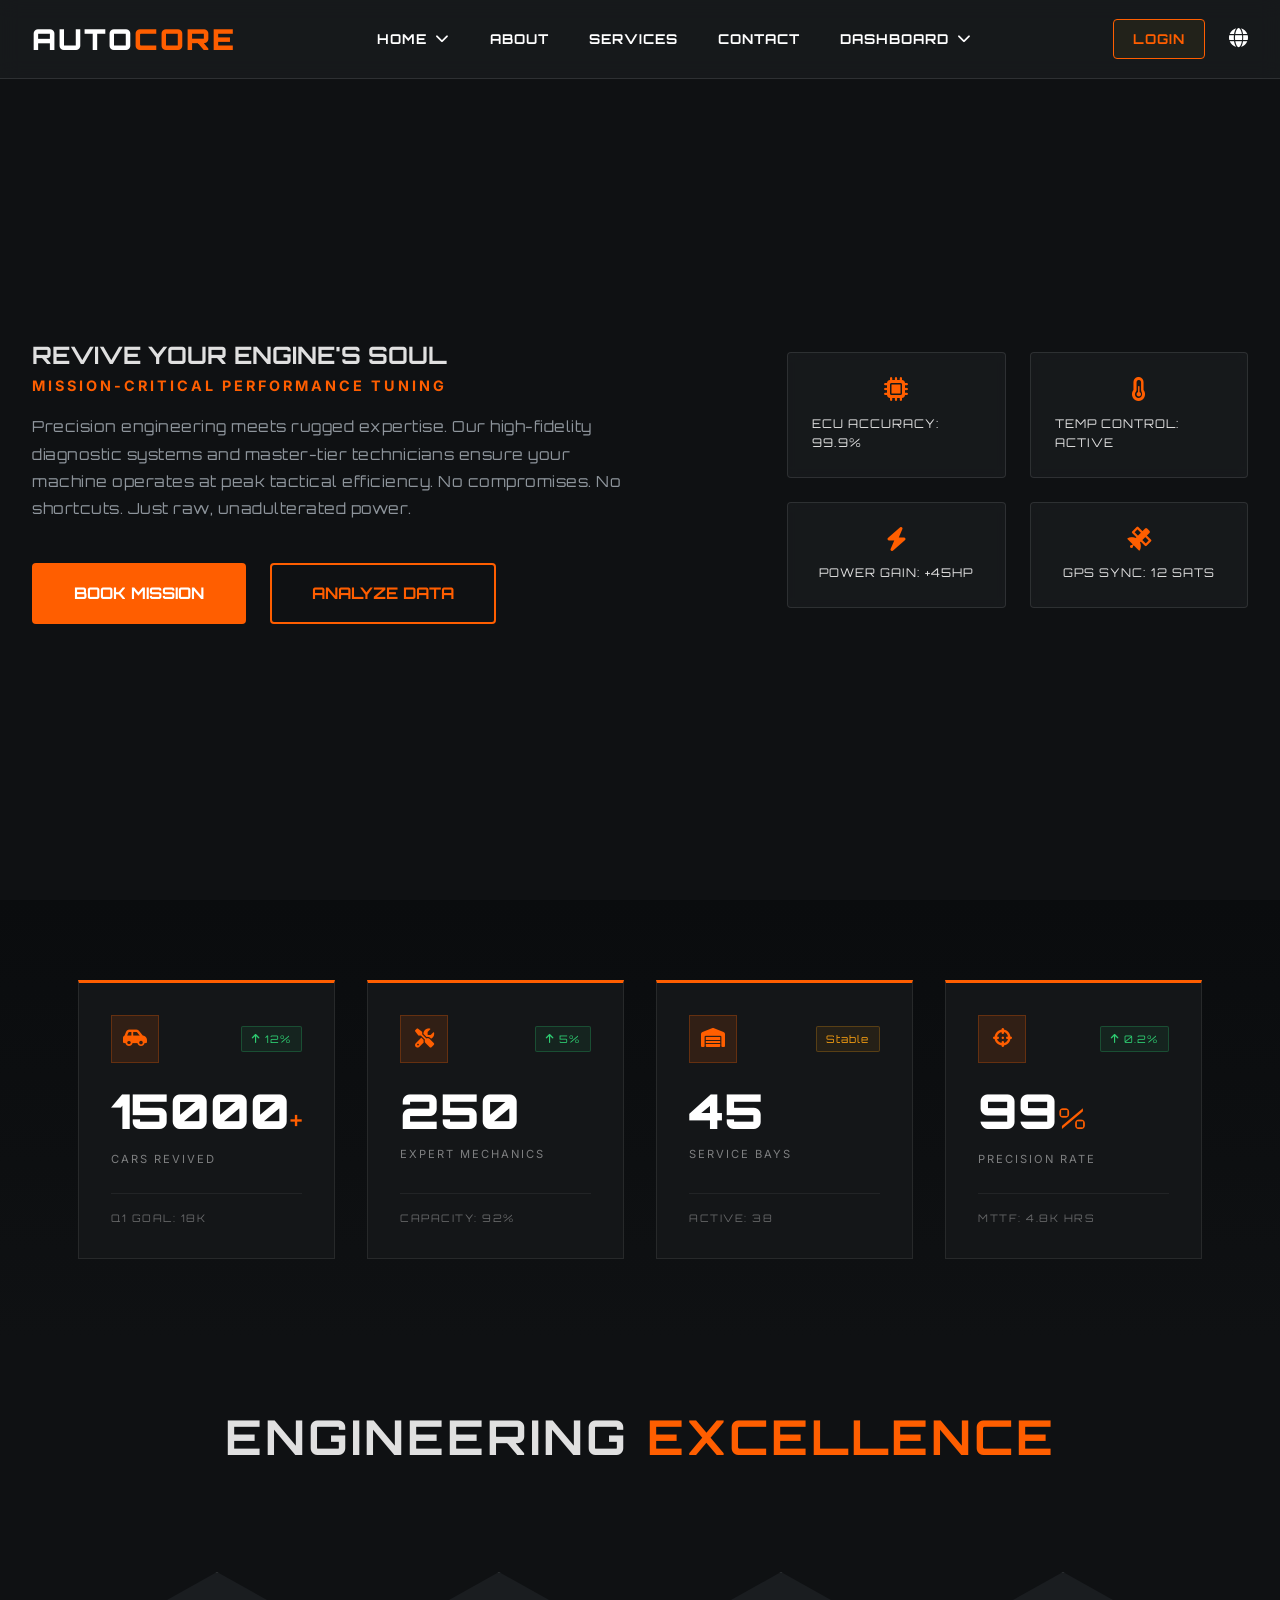
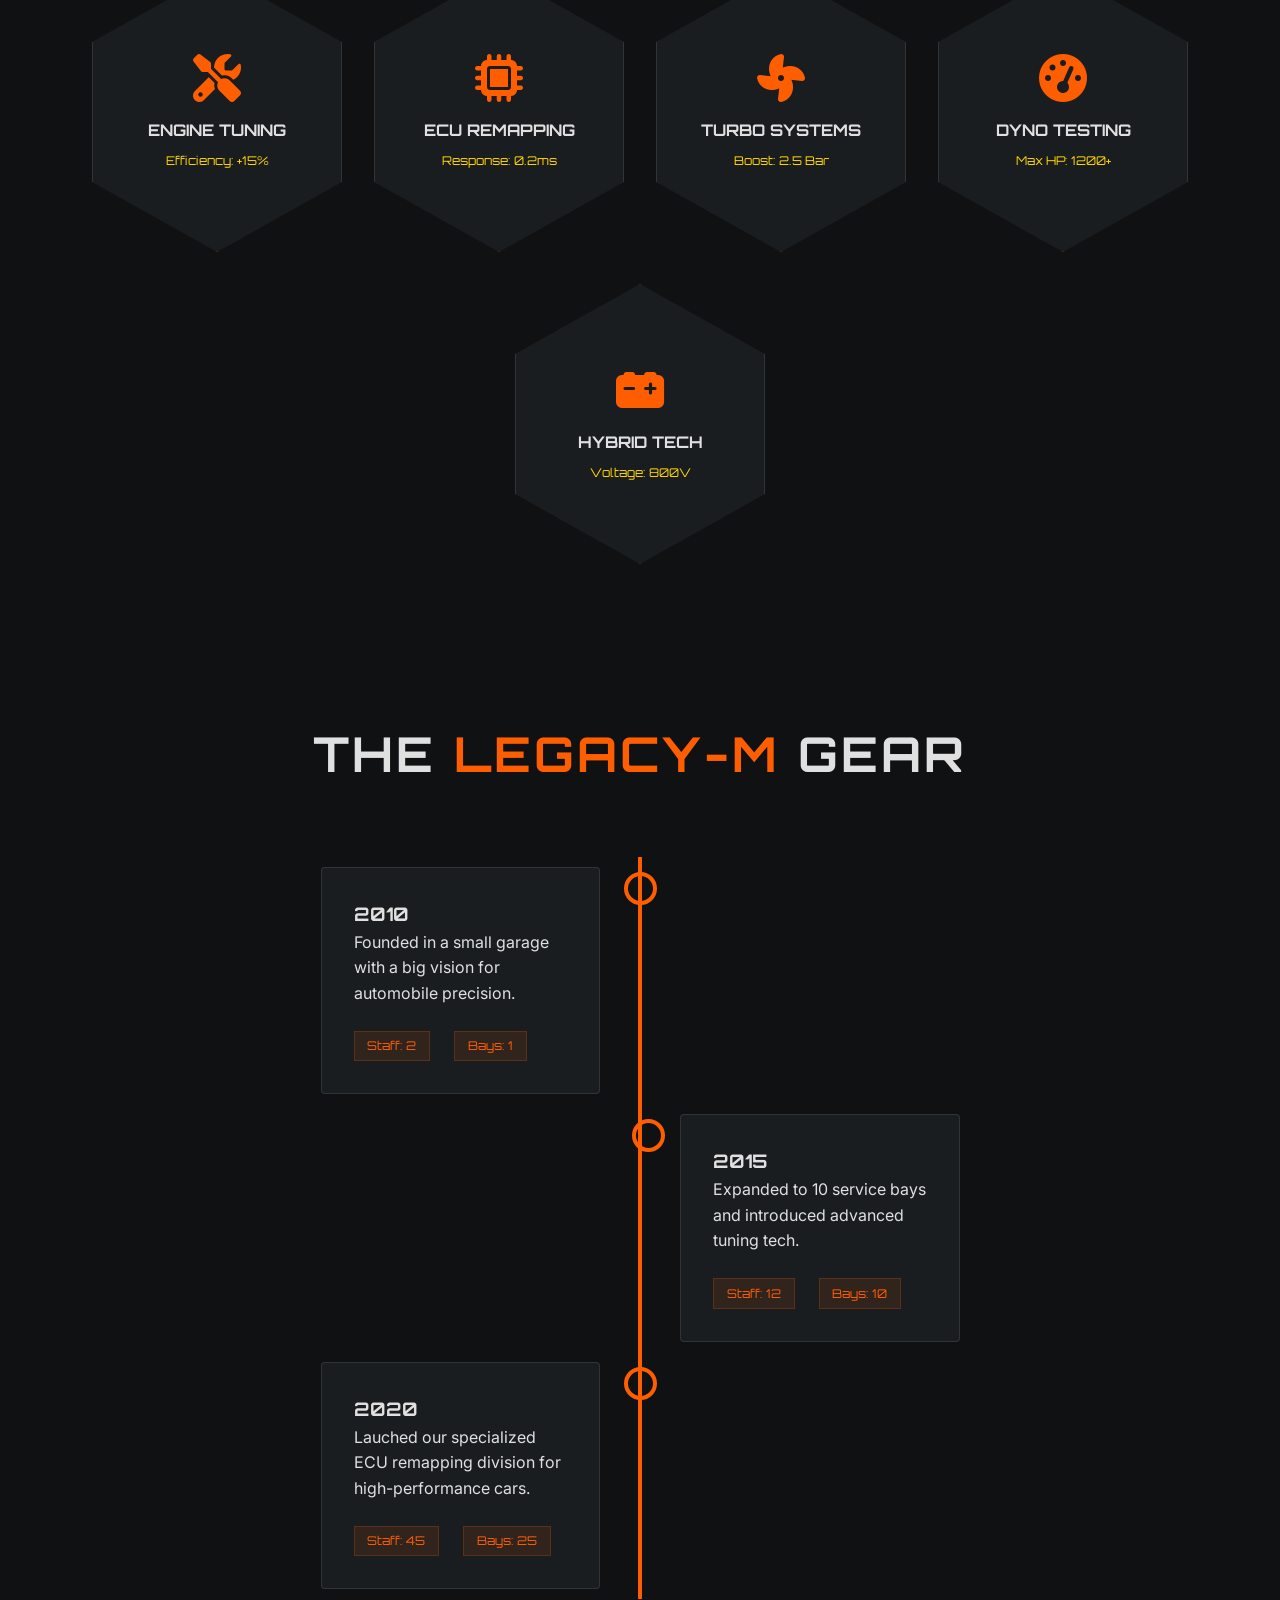
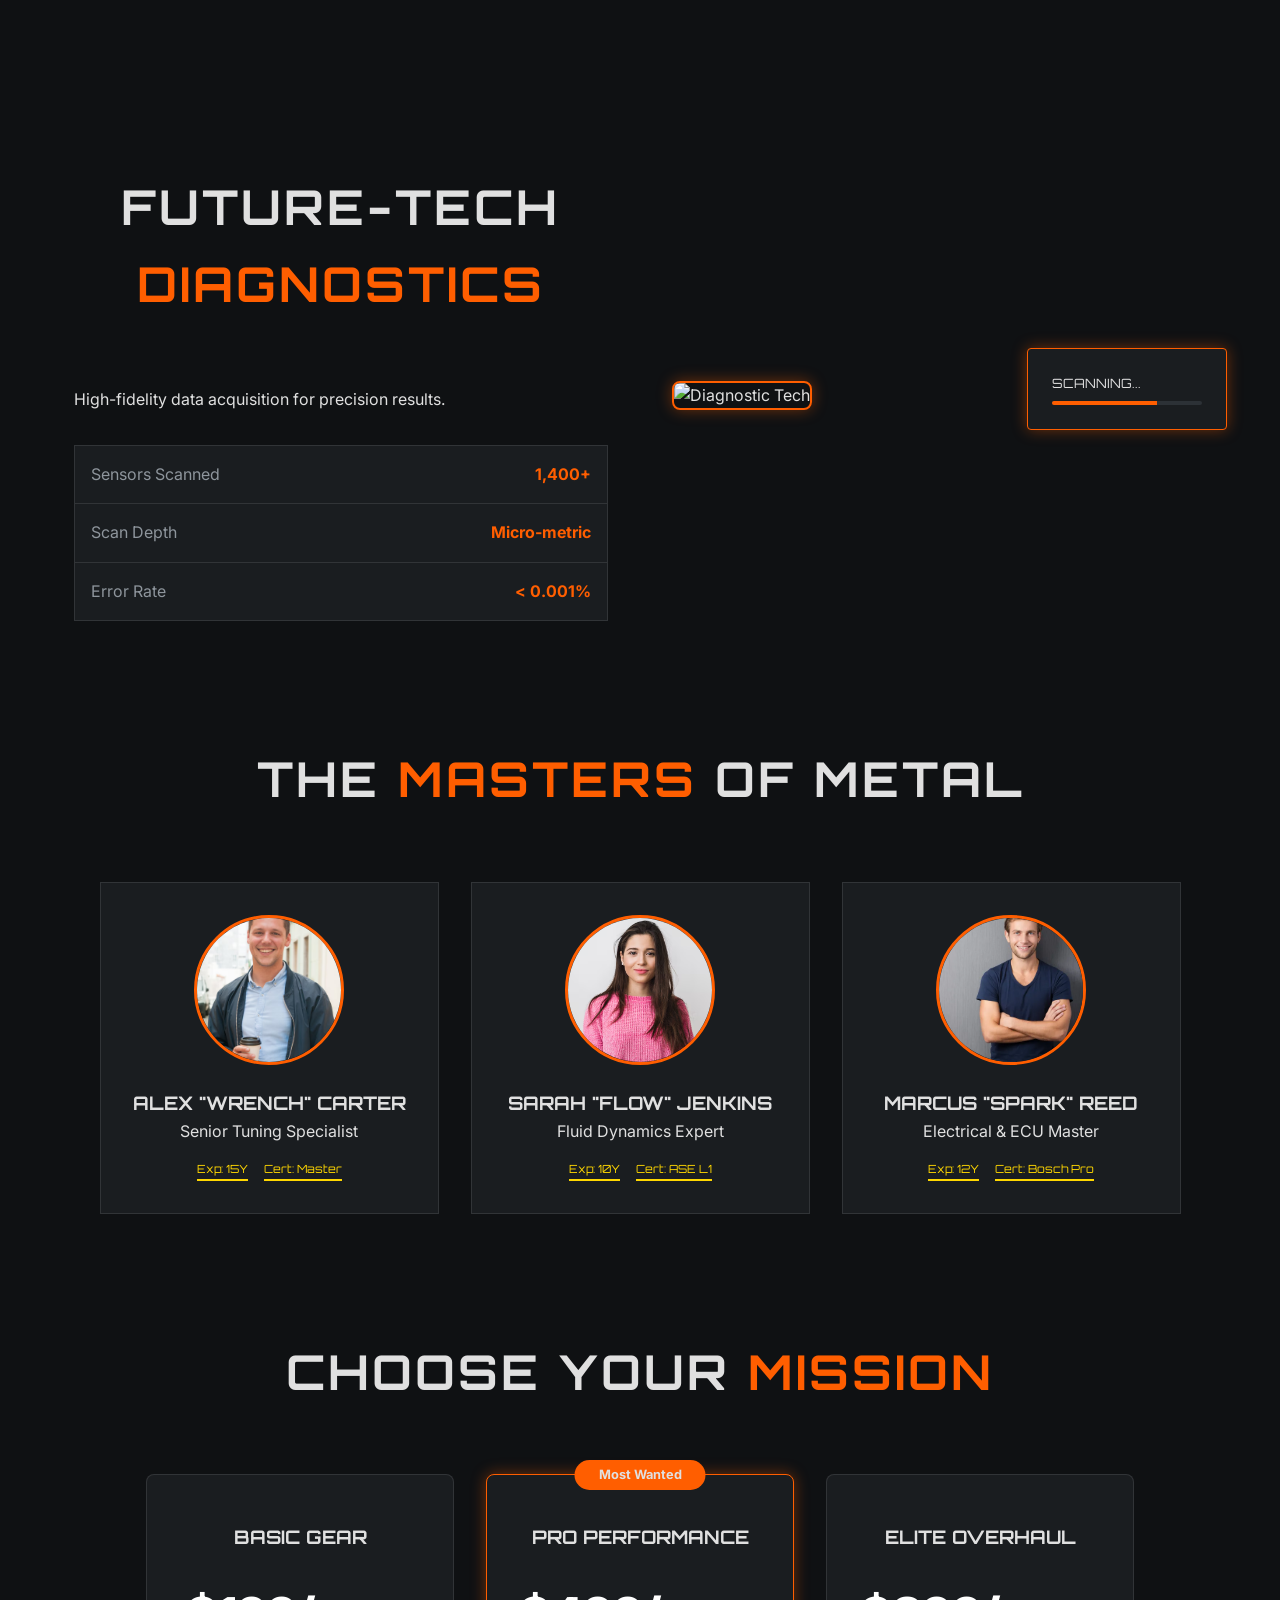
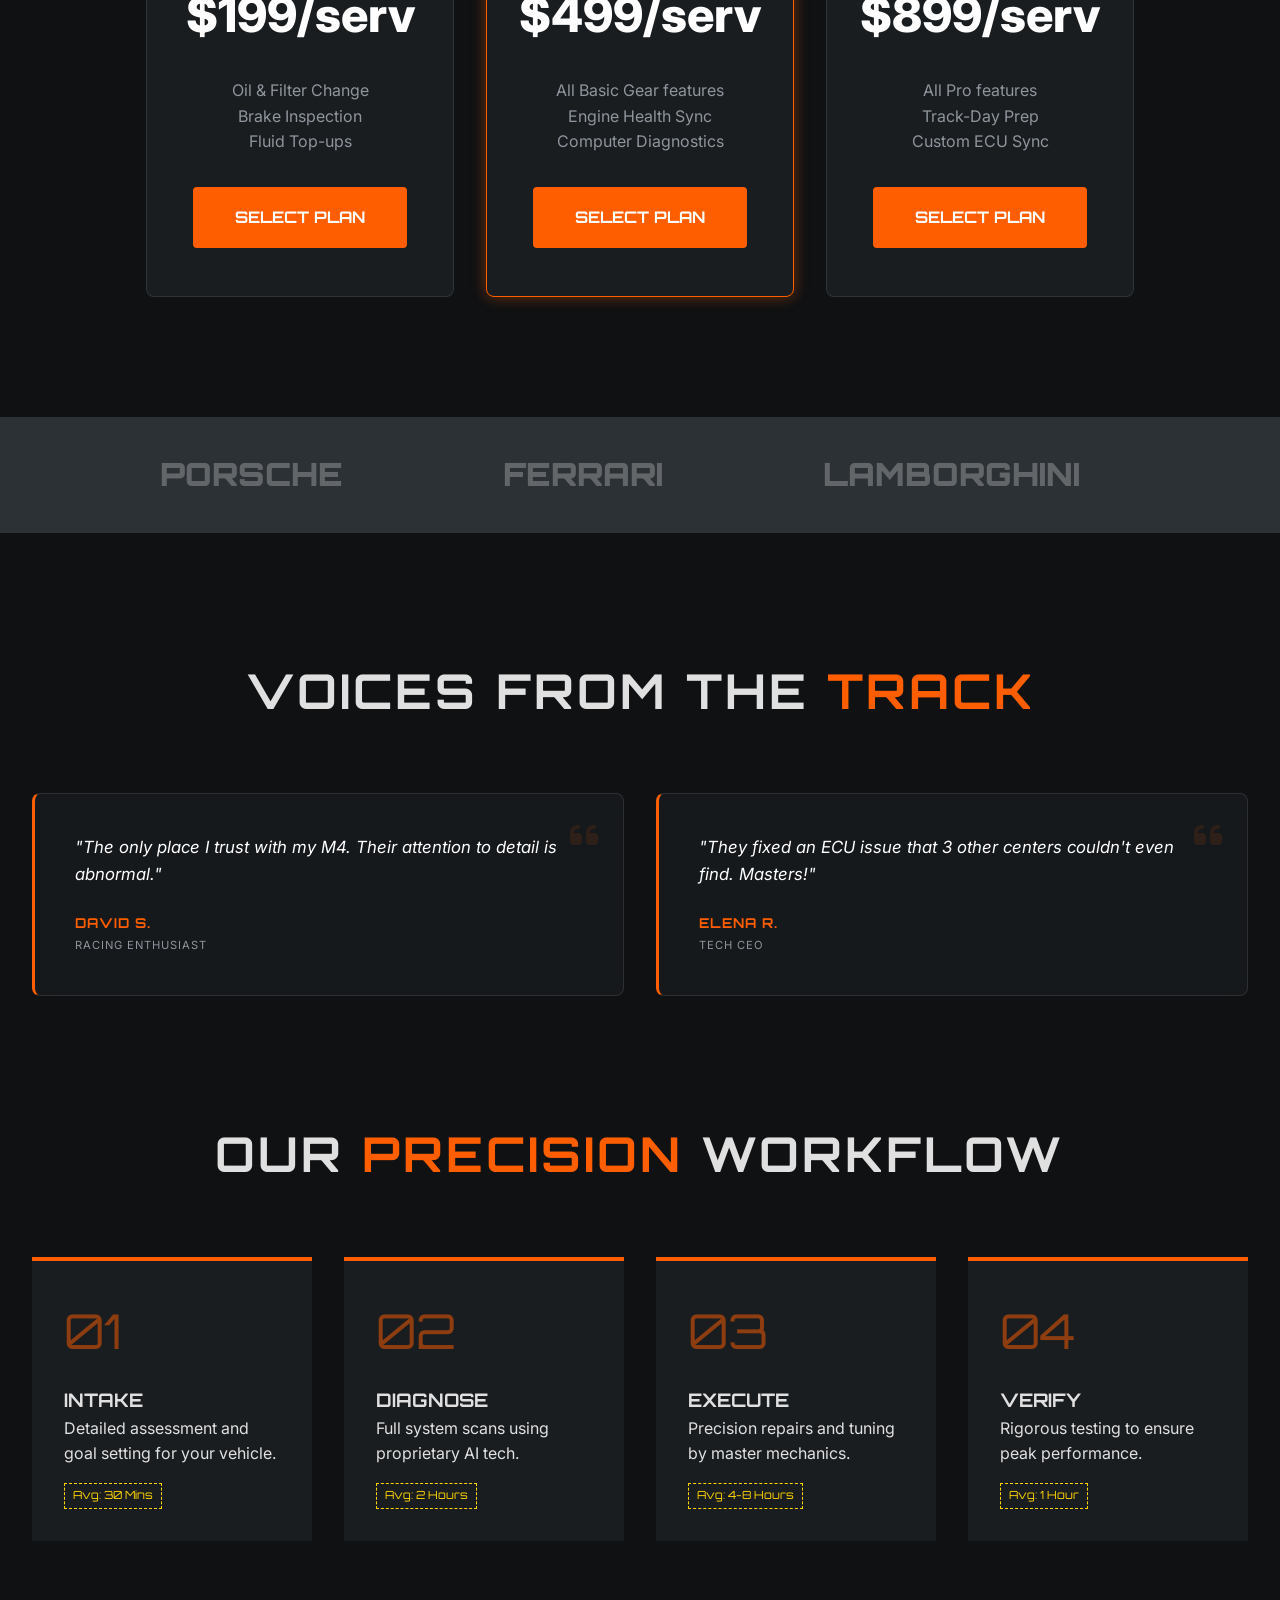
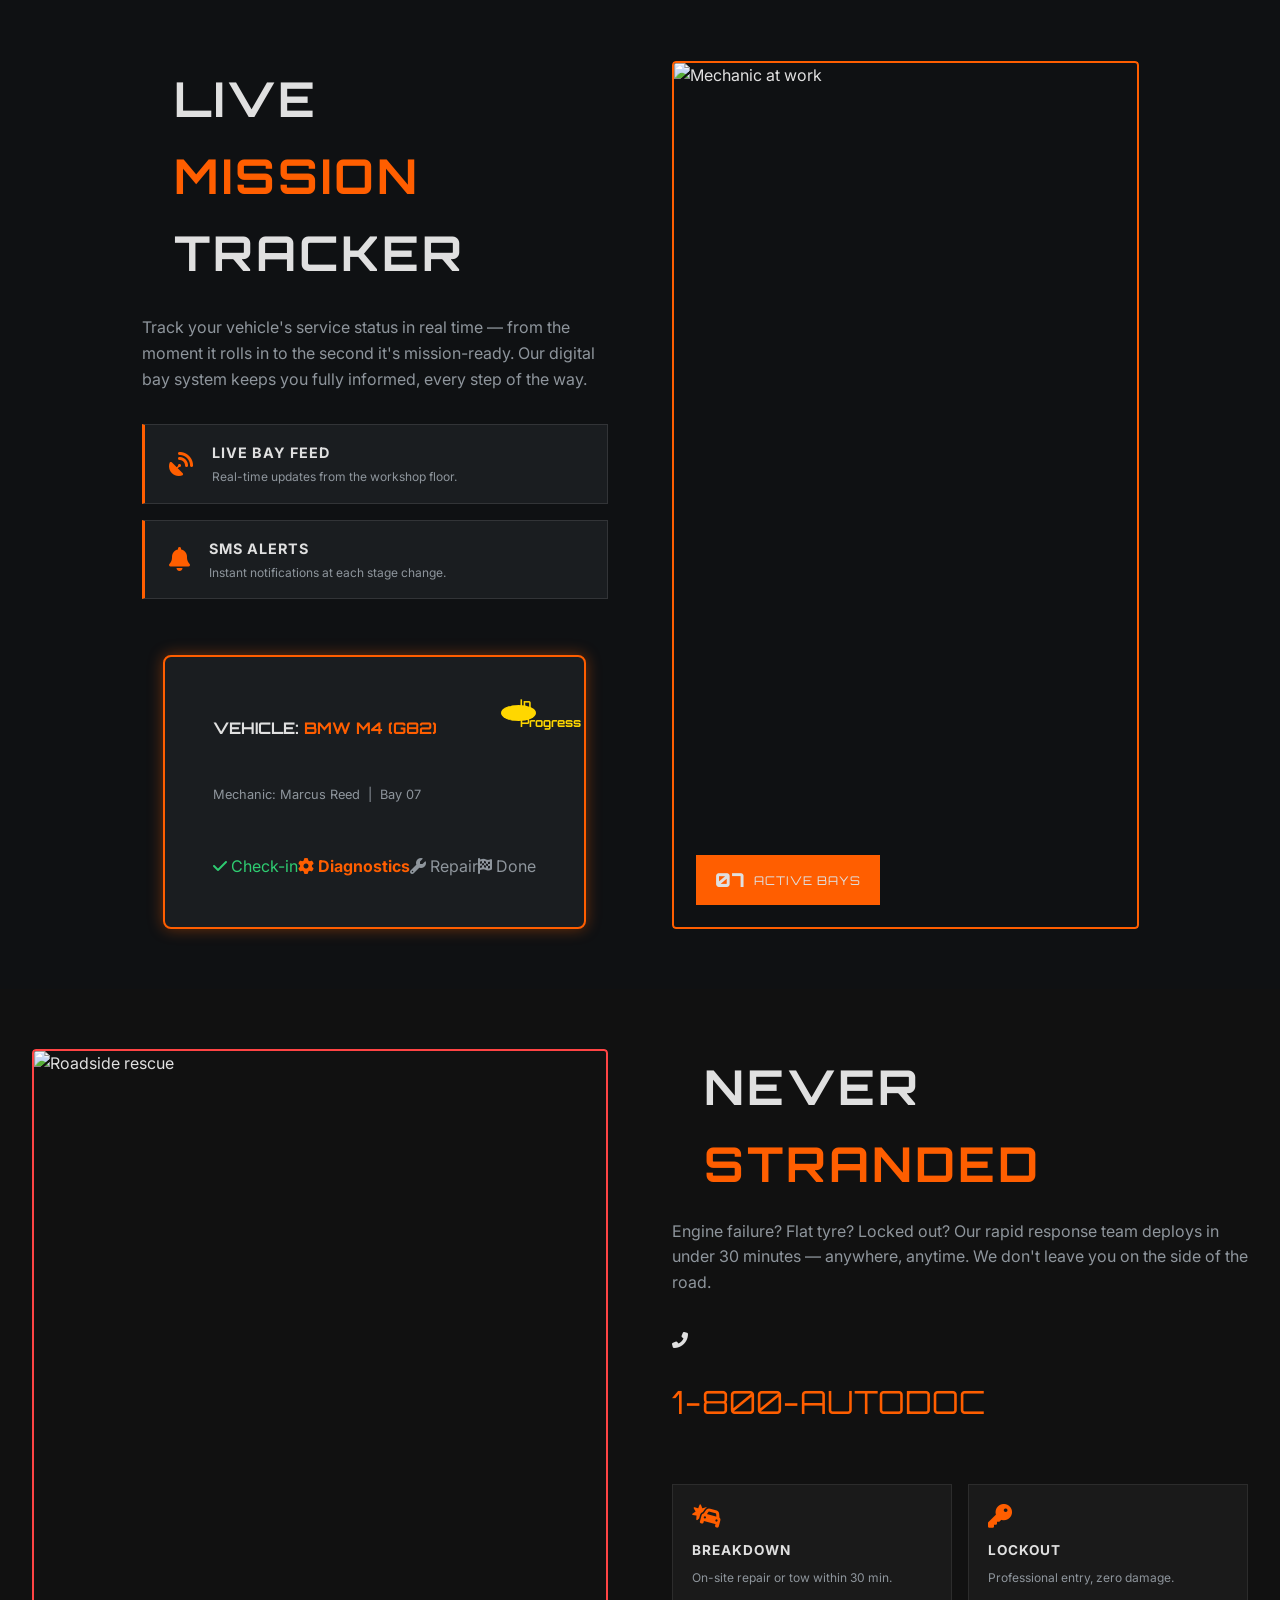
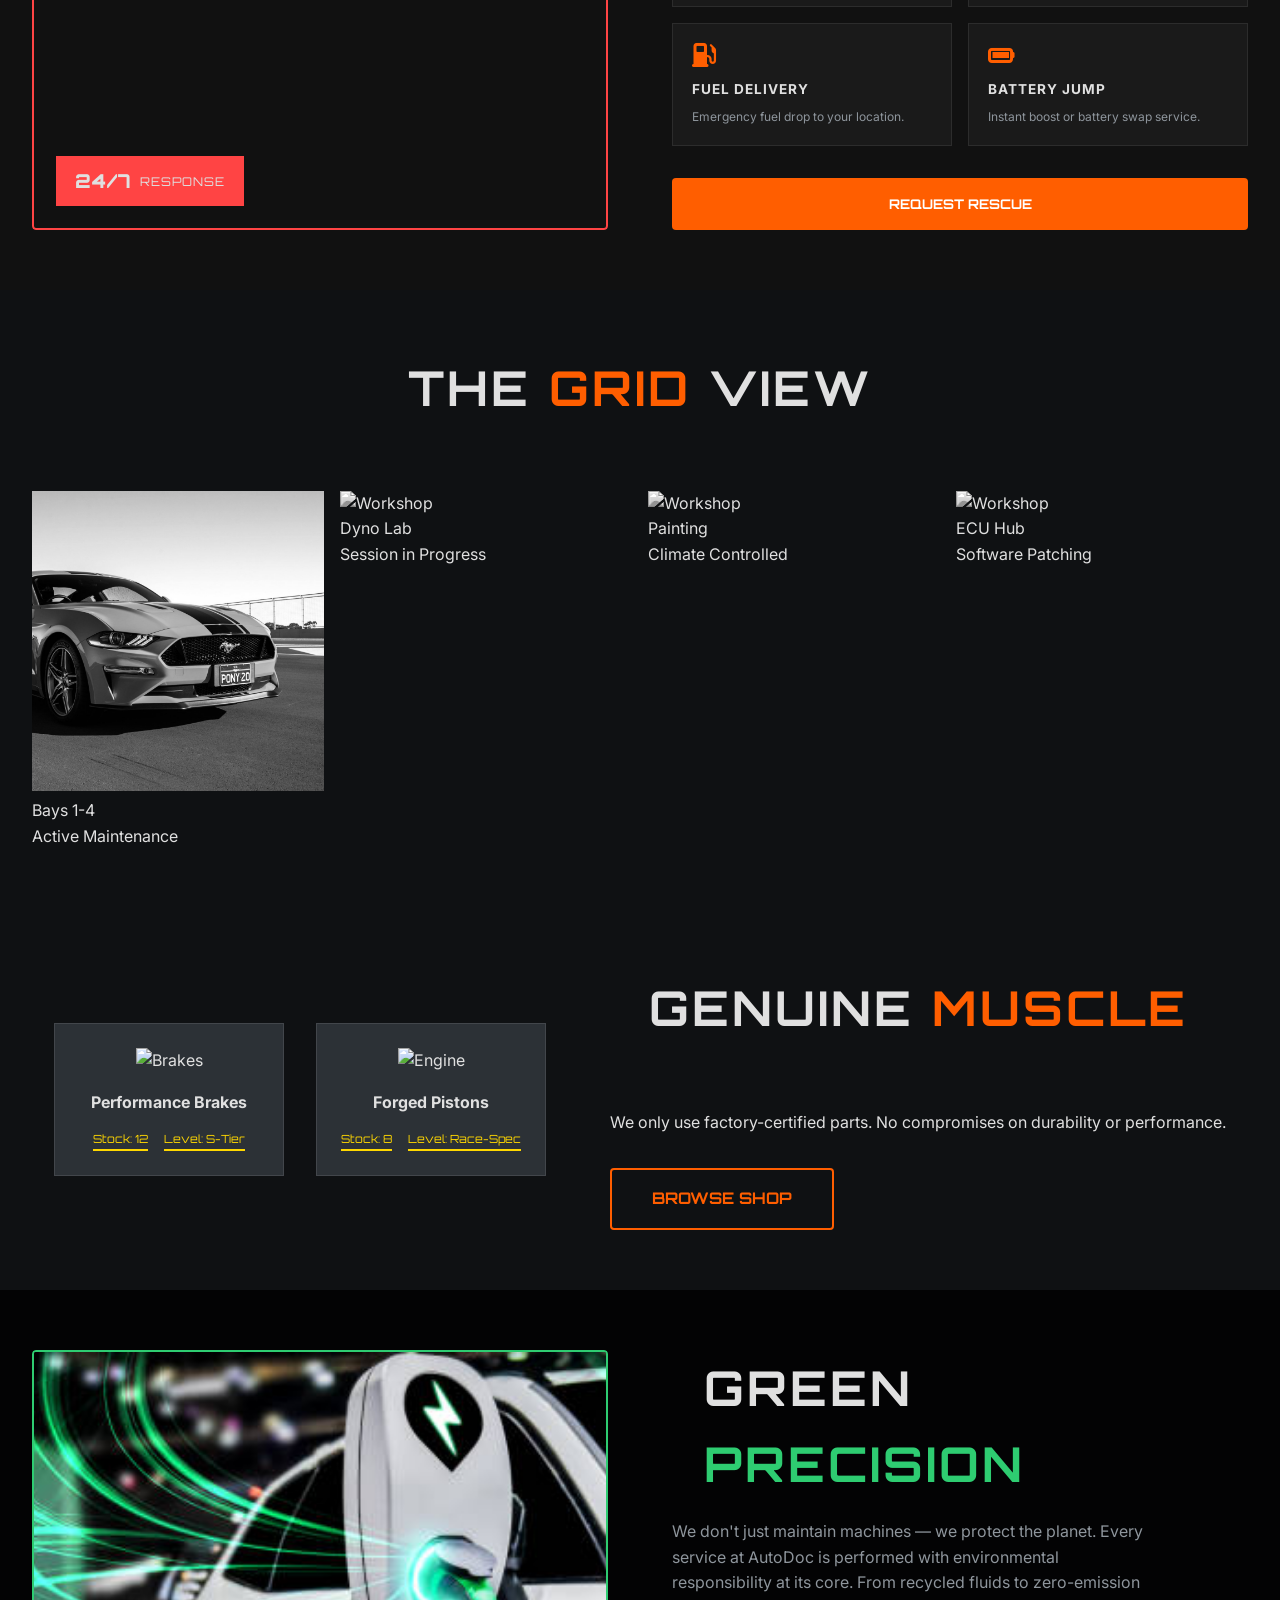
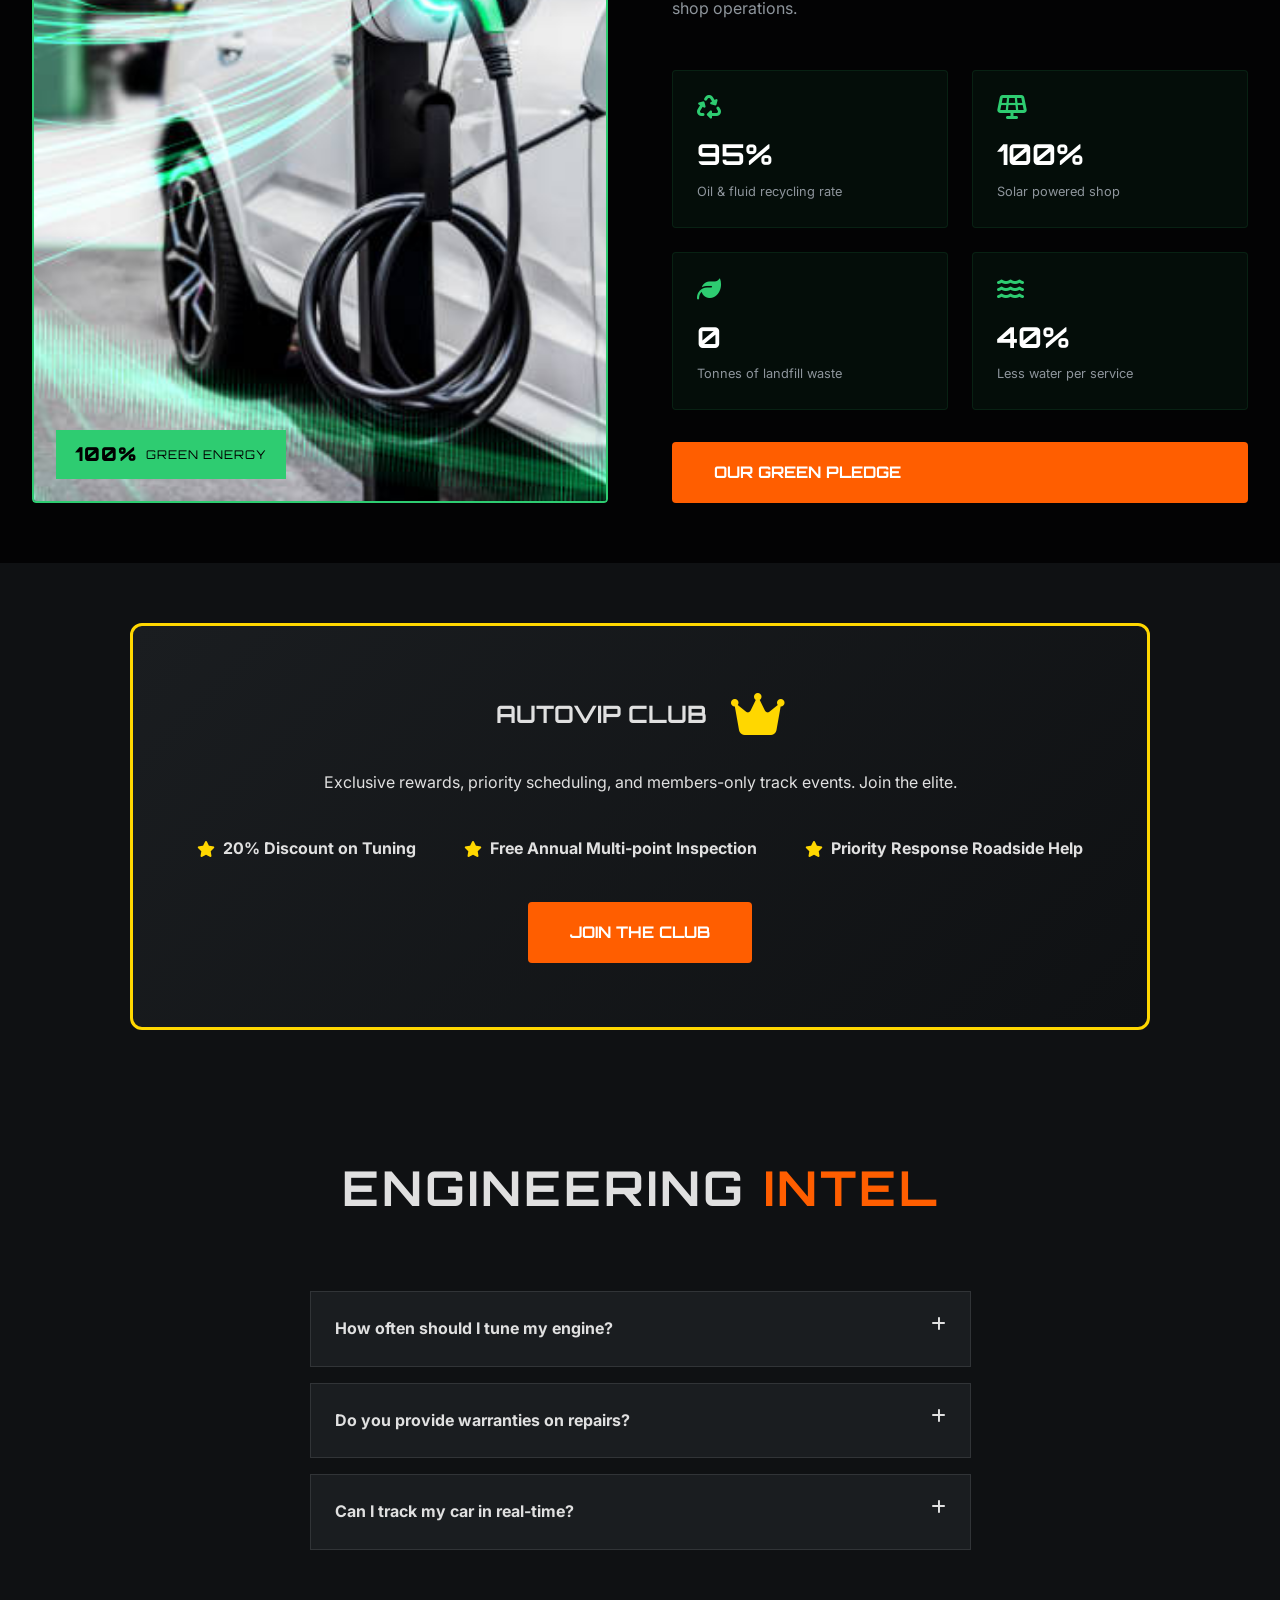
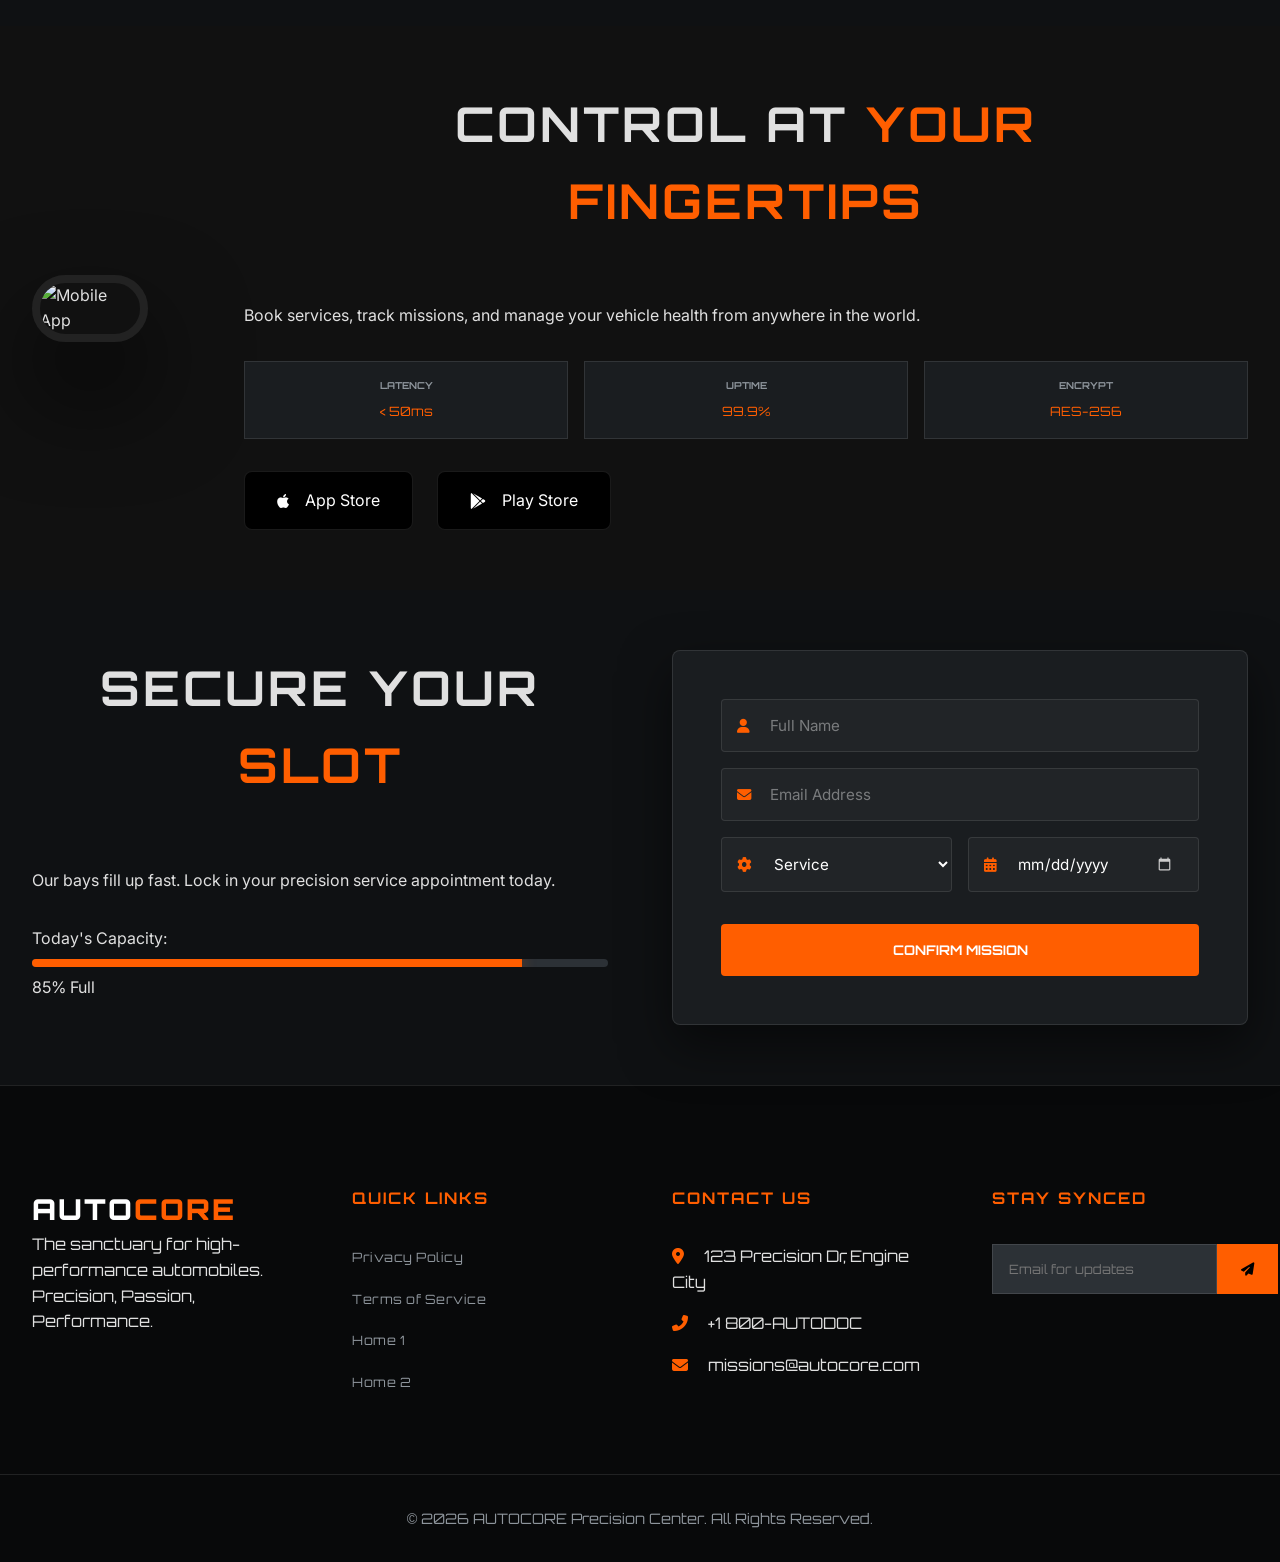
==== index.html @ d0360cb9 "Initial commit" ====
<!DOCTYPE html>
<html lang="en" dir="ltr">

<head>
    <meta charset="UTF-8">
    <meta name="viewport" content="width=device-width, initial-scale=1.0">
    <title>AUTOCORE | Premium Automobile Service Center</title>
    <link rel="preconnect" href="https://fonts.googleapis.com">
    <link rel="preconnect" href="https://fonts.gstatic.com" crossorigin>
    <link
        href="https://fonts.googleapis.com/css2?family=Inter:wght@300;400;600;700&family=Orbitron:wght@400;700;900&display=swap"
        rel="stylesheet">
    <link rel="stylesheet" href="https://cdnjs.cloudflare.com/ajax/libs/font-awesome/6.4.0/css/all.min.css">
    <link rel="stylesheet" href="style.css">
    <link rel="icon" type="image/png" href="favicon.png">
</head>

<body>
    <header id="main-header">
        <nav class="container">
            <div class="logo">
                <a href="index.html">AUTO<span>CORE</span></a>
            </div>

            <ul class="nav-links">
                <li class="dropdown">
                    <a href="#" class="dropbtn">Home <i class="fas fa-chevron-down"></i></a>
                    <div class="dropdown-content">
                        <a href="index.html">Home 1</a>
                        <a href="index2.html">Home 2</a>
                    </div>
                </li>
                <li><a href="about.html">About</a></li>
                <li><a href="services.html">Services</a></li>
                <li><a href="contact.html">Contact</a></li>
                <li class="dropdown">
                    <a href="#" class="dropbtn">Dashboard <i class="fas fa-chevron-down"></i></a>
                    <div class="dropdown-content">
                        <a href="dashboard.html">User Dashboard</a>
                        <a href="admin_dashboard.html">Admin Dashboard</a>
                    </div>
                </li>
                <li class="mobile-only"><a href="login.html" class="nav-login">Login</a></li>
            </ul>

            <div class="header-actions">
                <a href="login.html" class="login-btn desktop-only">Login</a>
                <button id="rtl-toggle" title="Toggle LTR/RTL">
                    <i class="fas fa-globe"></i>
                </button>
                <div class="hamburger">
                    <span></span>
                    <span></span>
                    <span></span>
                </div>
            </div>
        </nav>
    </header>

    <main>
        <!-- Section 1: Hero -->
        <section id="hero" class="v-section">
            <div class="hero-bg-container"></div>
            <div class="container hero-layout">
                <div class="hero-content">
                    <h1 class="reveal">REVIVE YOUR <span>ENGINE'S</span> SOUL</h1>
                    <h4 class="reveal"
                        style="color: var(--primary); margin-bottom: 1rem; letter-spacing: 3px; font-weight: 700; text-transform: uppercase; font-size: 0.9rem;">
                        MISSION-CRITICAL PERFORMANCE TUNING</h4>
                    <p class="reveal delay-1">Precision engineering meets rugged expertise. Our high-fidelity diagnostic
                        systems and master-tier technicians ensure your machine operates at peak tactical efficiency. No
                        compromises. No shortcuts. Just raw, unadulterated power.</p>
                    <div class="cta-group reveal delay-2">
                        <a href="#booking" class="btn btn-primary">Book Mission</a>
                        <a href="#tech" class="btn btn-outline">Analyze Data</a>
                    </div>
                </div>
                <div class="hero-data-grid reveal delay-3">
                    <div class="data-card mini">
                        <i class="fas fa-microchip"></i>
                        <span>ECU Accuracy: 99.9%</span>
                    </div>
                    <div class="data-card mini">
                        <i class="fas fa-thermometer-half"></i>
                        <span>Temp Control: Active</span>
                    </div>
                    <div class="data-card mini">
                        <i class="fas fa-bolt"></i>
                        <span>Power Gain: +45HP</span>
                    </div>
                    <div class="data-card mini">
                        <i class="fas fa-satellite"></i>
                        <span>GPS Sync: 12 Sats</span>
                    </div>
                </div>
            </div>
        </section>

        <!-- Section 2: KPI Dashboard -->
        <section id="stats" class="v-section">
            <div class="container stats-grid">
                <div class="stat-card reveal">
                    <div class="stat-header">
                        <div class="stat-icon"><i class="fas fa-car-side"></i></div>
                        <div class="kpi-trend positive"><i class="fas fa-arrow-up"></i> 12%</div>
                    </div>
                    <div class="stat-item" data-count="15000">
                        <span class="number">0</span><span class="plus">+</span>
                        <p>Cars Revived</p>
                    </div>
                    <div class="kpi-footer"><span>Q1 Goal: 18k</span></div>
                </div>
                <div class="stat-card reveal delay-1">
                    <div class="stat-header">
                        <div class="stat-icon"><i class="fas fa-tools"></i></div>
                        <div class="kpi-trend positive"><i class="fas fa-arrow-up"></i> 5%</div>
                    </div>
                    <div class="stat-item" data-count="250">
                        <span class="number">0</span>
                        <p>Expert Mechanics</p>
                    </div>
                    <div class="kpi-footer"><span>Capacity: 92%</span></div>
                </div>
                <div class="stat-card reveal delay-2">
                    <div class="stat-header">
                        <div class="stat-icon"><i class="fas fa-warehouse"></i></div>
                        <div class="kpi-trend neutral">Stable</div>
                    </div>
                    <div class="stat-item" data-count="45">
                        <span class="number">0</span>
                        <p>Service Bays</p>
                    </div>
                    <div class="kpi-footer"><span>Active: 38</span></div>
                </div>
                <div class="stat-card reveal delay-3">
                    <div class="stat-header">
                        <div class="stat-icon"><i class="fas fa-crosshairs"></i></div>
                        <div class="kpi-trend positive"><i class="fas fa-arrow-up"></i> 0.2%</div>
                    </div>
                    <div class="stat-item" data-count="99">
                        <span class="number">0</span><span class="plus">%</span>
                        <p>Precision Rate</p>
                    </div>
                    <div class="kpi-footer"><span>MTTF: 4.8k Hrs</span></div>
                </div>
            </div>
        </section>

        <!-- Section 3: Specialization -->
        <section id="specialization" class="v-section">
            <div class="container">
                <h2 class="section-title">ENGINEERING <span>EXCELLENCE</span></h2>
                <div class="hex-grid">
                    <div class="hex reveal">
                        <div class="hex-inner"><i class="fas fa-tools"></i>
                            <h3>Engine Tuning</h3>
                            <p class="data-point">Efficiency: +15%</p>
                        </div>
                    </div>
                    <div class="hex reveal delay-1">
                        <div class="hex-inner"><i class="fas fa-microchip"></i>
                            <h3>ECU Remapping</h3>
                            <p class="data-point">Response: 0.2ms</p>
                        </div>
                    </div>
                    <div class="hex reveal delay-2">
                        <div class="hex-inner"><i class="fas fa-fan"></i>
                            <h3>Turbo Systems</h3>
                            <p class="data-point">Boost: 2.5 Bar</p>
                        </div>
                    </div>
                    <div class="hex reveal delay-3">
                        <div class="hex-inner"><i class="fas fa-tachometer-alt"></i>
                            <h3>Dyno Testing</h3>
                            <p class="data-point">Max HP: 1200+</p>
                        </div>
                    </div>
                    <div class="hex reveal delay-4">
                        <div class="hex-inner"><i class="fas fa-car-battery"></i>
                            <h3>Hybrid Tech</h3>
                            <p class="data-point">Voltage: 800V</p>
                        </div>
                    </div>
                </div>
            </div>
        </section>

        <!-- Section 4: Experience/History Timeline -->
        <section id="experience" class="v-section">
            <div class="container">
                <h2 class="section-title">THE <span>LEGACY-M</span> GEAR</h2>
                <div class="timeline">
                    <div class="timeline-item left reveal">
                        <div class="content">
                            <h3>2010</h3>
                            <p>Founded in a small garage with a big vision for automobile precision.</p>
                            <div class="mini-data"><span>Staff: 2</span><span>Bays: 1</span></div>
                        </div>
                    </div>
                    <div class="timeline-item right reveal">
                        <div class="content">
                            <h3>2015</h3>
                            <p>Expanded to 10 service bays and introduced advanced tuning tech.</p>
                            <div class="mini-data"><span>Staff: 12</span><span>Bays: 10</span></div>
                        </div>
                    </div>
                    <div class="timeline-item left reveal">
                        <div class="content">
                            <h3>2020</h3>
                            <p>Lauched our specialized ECU remapping division for high-performance cars.</p>
                            <div class="mini-data"><span>Staff: 45</span><span>Bays: 25</span></div>
                        </div>
                    </div>
                </div>
            </div>
        </section>

        <!-- Section 5: Diagnostic Tech showcase -->
        <section id="tech-showcase" class="v-section">
            <div class="container tech-flex">
                <div class="tech-info reveal">
                    <h2 class="section-title">FUTURE-TECH <span>DIAGNOSTICS</span></h2>
                    <p>High-fidelity data acquisition for precision results.</p>
                    <div class="data-table">
                        <div class="table-row"><span>Sensors Scanned</span><span>1,400+</span></div>
                        <div class="table-row"><span>Scan Depth</span><span>Micro-metric</span></div>
                        <div class="table-row"><span>Error Rate</span><span>&lt; 0.001%</span></div>
                    </div>
                </div>
                <div class="tech-image reveal">
                    <img src="https://images.unsplash.com/photo-1549317661-bd32c8ce0db2?auto=format&fit=crop&q=80&w=800"
                        alt="Diagnostic Tech" class="floating">
                    <div class="image-overlay-card">
                        <span>SCANNING...</span>
                        <div class="progress-bar-small">
                            <div class="fill"></div>
                        </div>
                    </div>
                </div>
            </div>
        </section>

        <!-- Section 6: Expert Team -->
        <section id="team" class="v-section">
            <div class="container">
                <h2 class="section-title">THE <span>MASTERS</span> OF METAL</h2>
                <div class="team-grid">
                    <div class="team-card reveal">
                        <div class="member-img">
                            <img src="m1.avif" alt="BMW M1">
                        </div>
                        <h3>Alex "Wrench" Carter</h3>
                        <p>Senior Tuning Specialist</p>
                        <div class="member-stats"><span>Exp: 15Y</span><span>Cert: Master</span></div>
                    </div>
                    <div class="team-card reveal delay-1">
                        <div class="member-img">
                            <img src="f1.avif" alt="F1 Race Car">
                        </div>
                        <h3>Sarah "Flow" Jenkins</h3>
                        <p>Fluid Dynamics Expert</p>
                        <div class="member-stats"><span>Exp: 10Y</span><span>Cert: ASE L1</span></div>
                    </div>
                    <div class="team-card reveal delay-2">
                        <div class="member-img">
                            <img src="m2.jpg" alt="BMW M2">
                        </div>
                        <h3>Marcus "Spark" Reed</h3>
                        <p>Electrical & ECU Master</p>
                        <div class="member-stats"><span>Exp: 12Y</span><span>Cert: Bosch Pro</span></div>
                    </div>
                </div>
            </div>
        </section>

        <!-- Section 7: Maintenance Packages -->
        <section id="packages" class="v-section">
            <div class="container">
                <h2 class="section-title">CHOOSE YOUR <span>MISSION</span></h2>
                <div class="package-grid">
                    <div class="package-card reveal">
                        <div class="card-header">
                            <h3>Basic Gear</h3>
                        </div>
                        <div class="price">$199<span>/serv</span></div>
                        <ul class="features">
                            <li>Oil & Filter Change</li>
                            <li>Brake Inspection</li>
                            <li>Fluid Top-ups</li>
                        </ul>
                        <a href="#" class="btn btn-primary">Select Plan</a>
                    </div>
                    <div class="package-card popular reveal delay-1">
                        <div class="card-tag">Most Wanted</div>
                        <div class="card-header">
                            <h3>Pro Performance</h3>
                        </div>
                        <div class="price">$499<span>/serv</span></div>
                        <ul class="features">
                            <li>All Basic Gear features</li>
                            <li>Engine Health Sync</li>
                            <li>Computer Diagnostics</li>
                        </ul>
                        <a href="#" class="btn btn-primary">Select Plan</a>
                    </div>
                    <div class="package-card reveal delay-2">
                        <div class="card-header">
                            <h3>Elite Overhaul</h3>
                        </div>
                        <div class="price">$899<span>/serv</span></div>
                        <ul class="features">
                            <li>All Pro features</li>
                            <li>Track-Day Prep</li>
                            <li>Custom ECU Sync</li>
                        </ul>
                        <a href="#" class="btn btn-primary">Select Plan</a>
                    </div>
                </div>
            </div>
        </section>

        <!-- Section 8: Brands Marquee -->
        <section id="brands" class="v-section small-padding">
            <div class="marquee">
                <div class="marquee-content">
                    <i class="fab fa-bmw"></i>
                    <i class="fab fa-audi"></i>
                    <span class="brand-text">PORSCHE</span>
                    <i class="fab fa-mercedes"></i>
                    <span class="brand-text">FERRARI</span>
                    <i class="fab fa-volkswagen"></i>
                    <span class="brand-text">LAMBORGHINI</span>
                    <!-- Duplicate for infinite loop -->
                    <i class="fab fa-bmw"></i>
                    <i class="fab fa-audi"></i>
                    <span class="brand-text">PORSCHE</span>
                    <i class="fab fa-mercedes"></i>
                    <span class="brand-text">FERRARI</span>
                </div>
            </div>
        </section>

        <!-- Section 9: Testimonials -->
        <section id="testimonials" class="v-section">
            <div class="container">
                <h2 class="section-title">VOICES FROM THE <span>TRACK</span></h2>
                <div class="testimonial-slider-fake">
                    <div class="testimonial-card reveal">
                        <p>"The only place I trust with my M4. Their attention to detail is abnormal."</p>
                        <div class="user-info">
                            <span class="name">David S.</span>
                            <span class="role">Racing Enthusiast</span>
                        </div>
                    </div>
                    <div class="testimonial-card reveal delay-1">
                        <p>"They fixed an ECU issue that 3 other centers couldn't even find. Masters!"</p>
                        <div class="user-info">
                            <span class="name">Elena R.</span>
                            <span class="role">Tech CEO</span>
                        </div>
                    </div>
                </div>
            </div>
        </section>

        <!-- Section 10: The Process -->
        <section id="process" class="v-section">
            <div class="container">
                <h2 class="section-title">OUR <span>PRECISION</span> WORKFLOW</h2>
                <div class="process-grid">
                    <div class="process-step reveal">
                        <div class="step-num">01</div>
                        <h3>Intake</h3>
                        <p>Detailed assessment and goal setting for your vehicle.</p>
                        <span class="avg-time">Avg: 30 Mins</span>
                    </div>
                    <div class="process-step reveal delay-1">
                        <div class="step-num">02</div>
                        <h3>Diagnose</h3>
                        <p>Full system scans using proprietary AI tech.</p>
                        <span class="avg-time">Avg: 2 Hours</span>
                    </div>
                    <div class="process-step reveal delay-2">
                        <div class="step-num">03</div>
                        <h3>Execute</h3>
                        <p>Precision repairs and tuning by master mechanics.</p>
                        <span class="avg-time">Avg: 4-8 Hours</span>
                    </div>
                    <div class="process-step reveal delay-3">
                        <div class="step-num">04</div>
                        <h3>Verify</h3>
                        <p>Rigorous testing to ensure peak performance.</p>
                        <span class="avg-time">Avg: 1 Hour</span>
                    </div>
                </div>
            </div>
        </section>

        <!-- Section 11: Real-time Tracking Teaser -->
        <section id="tracking" class="v-section">
            <div class="container">
                <div class="split-layout reveal">
                    <!-- Left: text + tracker UI -->
                    <div class="split-info">
                        <h2 class="section-title" style="text-align:left; margin-bottom:1.5rem">LIVE
                            <span>MISSION</span> TRACKER
                        </h2>
                        <p style="color:var(--text-muted); margin-bottom:2rem; max-width:480px">Track your vehicle's
                            service status in real time — from the moment it rolls in to the second it's mission-ready.
                            Our digital bay system keeps you fully informed, every step of the way.</p>
                        <div class="tracker-feature-cards">
                            <div class="t-feat-card">
                                <i class="fas fa-satellite-dish"></i>
                                <div>
                                    <h4>Live Bay Feed</h4>
                                    <p>Real-time updates from the workshop floor.</p>
                                </div>
                            </div>
                            <div class="t-feat-card">
                                <i class="fas fa-bell"></i>
                                <div>
                                    <h4>SMS Alerts</h4>
                                    <p>Instant notifications at each stage change.</p>
                                </div>
                            </div>
                        </div>
                        <!-- Tracker UI -->
                        <div class="tracking-ui" style="margin-top:2rem; max-width:100%">
                            <div class="tracking-header">
                                <h3 style="font-size:1rem">Vehicle: <span style="color:var(--primary)">BMW M4
                                        (G82)</span></h3>
                                <div class="status-badge pulse">In Progress</div>
                            </div>
                            <p style="font-size:0.8rem; color:var(--text-muted); margin-bottom:1.5rem">Mechanic: Marcus
                                Reed &nbsp;|&nbsp; Bay 07</p>
                            <div class="progress-steps">
                                <div class="p-step completed"><i class="fas fa-check"></i> Check-in</div>
                                <div class="p-step active"><i class="fas fa-cog fa-spin"></i> Diagnostics</div>
                                <div class="p-step"><i class="fas fa-wrench"></i> Repair</div>
                                <div class="p-step"><i class="fas fa-flag-checkered"></i> Done</div>
                            </div>
                        </div>
                    </div>
                    <!-- Right: image -->
                    <div class="split-img">
                        <img src="https://images.unsplash.com/photo-1619642751034-765dfdf7c58e?auto=format&fit=crop&q=80&w=800"
                            alt="Mechanic at work"
                            style="width:100%; height:100%; object-fit:cover; border-radius:4px; border:2px solid var(--primary); box-shadow: var(--glow)">
                        <div class="img-data-tag"><span>07</span> Active Bays</div>
                    </div>
                </div>
            </div>
        </section>

        <!-- Section 12: Roadside Assistance -->
        <section id="roadside" class="v-section dark-accent">
            <div class="container">
                <div class="split-layout reveal" style="flex-direction: row">
                    <!-- Left: image -->
                    <div class="split-img">
                        <img src="https://images.unsplash.com/photo-1558618666-fcd25c85cd64?auto=format&fit=crop&q=80&w=800"
                            alt="Roadside rescue"
                            style="width:100%; height:100%; object-fit:cover; border-radius:4px; border:2px solid #ff4444; box-shadow: 0 0 30px rgba(255,68,68,0.3)">
                        <div class="img-data-tag" style="background:#ff4444"><span>24/7</span> Response</div>
                    </div>
                    <!-- Right: text + cards -->
                    <div class="split-info">
                        <h2 class="section-title" style="text-align:left; margin-bottom:1rem">NEVER
                            <span>STRANDED</span>
                        </h2>
                        <p style="color:var(--text-muted); margin-bottom:2rem">Engine failure? Flat tyre? Locked out?
                            Our rapid response team deploys in under 30 minutes — anywhere, anytime. We don't leave you
                            on the side of the road.</p>
                        <div class="emergency-box" style="margin-bottom:2rem; justify-content:flex-start">
                            <i class="fas fa-phone-alt"></i>
                            <span class="phone-number" style="font-size:2rem">1-800-AUTODOC</span>
                        </div>
                        <div class="roadside-cards">
                            <div class="rs-card">
                                <i class="fas fa-car-crash"></i>
                                <h4>Breakdown</h4>
                                <p>On-site repair or tow within 30 min.</p>
                            </div>
                            <div class="rs-card">
                                <i class="fas fa-key"></i>
                                <h4>Lockout</h4>
                                <p>Professional entry, zero damage.</p>
                            </div>
                            <div class="rs-card">
                                <i class="fas fa-gas-pump"></i>
                                <h4>Fuel Delivery</h4>
                                <p>Emergency fuel drop to your location.</p>
                            </div>
                            <div class="rs-card">
                                <i class="fas fa-battery-full"></i>
                                <h4>Battery Jump</h4>
                                <p>Instant boost or battery swap service.</p>
                            </div>
                        </div>
                        <button class="btn btn-primary" style="margin-top:2rem">Request Rescue</button>
                    </div>
                </div>
            </div>
        </section>

        <!-- Section 13: Workshop Gallery -->
        <section id="gallery" class="v-section">
            <div class="container">
                <h2 class="section-title">THE <span>GRID</span> VIEW</h2>
                <div class="mosaic-grid">
                    <div class="m-item reveal">
                        <img src="c1.jpg" alt="Workshop">
                        <div class="m-card"><span>Bays 1-4</span>
                            <p>Active Maintenance</p>
                        </div>
                    </div>
                    <div class="m-item reveal delay-1">
                        <img src="https://images.unsplash.com/photo-1486262715619-67b85e0b08d3?auto=format&fit=crop&q=80&w=400"
                            alt="Workshop">
                        <div class="m-card"><span>Dyno Lab</span>
                            <p>Session in Progress</p>
                        </div>
                    </div>
                    <div class="m-item reveal delay-2">
                        <img src="https://images.unsplash.com/photo-1492144534655-ae79c964c9d7?auto=format&fit=crop&q=80&w=400"
                            alt="Workshop">
                        <div class="m-card"><span>Painting</span>
                            <p>Climate Controlled</p>
                        </div>
                    </div>
                    <div class="m-item reveal delay-3">
                        <img src="https://images.unsplash.com/photo-1541899481282-d53bffe3c35d?auto=format&fit=crop&q=80&w=400"
                            alt="Workshop">
                        <div class="m-card"><span>ECU Hub</span>
                            <p>Software Patching</p>
                        </div>
                    </div>
                </div>
            </div>
        </section>

        <!-- Section 14: Parts & Accessories -->
        <section id="parts" class="v-section">
            <div class="container parts-flex">
                <div class="parts-grid reveal">
                    <div class="part-card">
                        <img src="https://images.unsplash.com/photo-1619642751034-765dfdf7c58e?auto=format&fit=crop&q=80&w=200"
                            alt="Brakes">
                        <h4>Performance Brakes</h4>
                        <div class="part-meta"><span>Stock: 12</span><span>Level: S-Tier</span></div>
                    </div>
                    <div class="part-card">
                        <img src="https://images.unsplash.com/photo-1511919884226-fd3cad34687c?auto=format&fit=crop&q=80&w=200"
                            alt="Engine">
                        <h4>Forged Pistons</h4>
                        <div class="part-meta"><span>Stock: 8</span><span>Level: Race-Spec</span></div>
                    </div>
                </div>
                <div class="parts-info reveal delay-1">
                    <h2 class="section-title">GENUINE <span>MUSCLE</span></h2>
                    <p>We only use factory-certified parts. No compromises on durability or performance.</p>
                    <a href="#" class="btn btn-outline">Browse Shop</a>
                </div>
            </div>
        </section>

        <!-- Section 15: Eco-friendly focus -->
        <section id="eco" class="v-section eco-gradient">
            <div class="container">
                <div class="split-layout reveal">
                    <!-- Left: image -->
                    <div class="split-img">
                        <img src="green.jpg" alt="Eco-friendly workshop"
                            style="width:100%; height:100%; object-fit:cover; border-radius:4px; border:2px solid #2ecc71; box-shadow: 0 0 30px rgba(46,204,113,0.25)">
                        <div class="img-data-tag" style="background:#2ecc71; color:#000"><span>100%</span> Green Energy
                        </div>
                    </div>
                    <!-- Right: text + eco cards -->
                    <div class="split-info">
                        <h2 class="section-title" style="text-align:left; margin-bottom:1rem">GREEN <span
                                style="color:#2ecc71">PRECISION</span></h2>
                        <p style="color:var(--text-muted); margin-bottom:2rem; max-width:480px">We don't just maintain
                            machines — we protect the planet. Every service at AutoDoc is performed with environmental
                            responsibility at its core. From recycled fluids to zero-emission shop operations.</p>
                        <div class="eco-cards-grid">
                            <div class="eco-card">
                                <i class="fas fa-recycle"></i>
                                <h4>95%</h4>
                                <p>Oil & fluid recycling rate</p>
                            </div>
                            <div class="eco-card">
                                <i class="fas fa-solar-panel"></i>
                                <h4>100%</h4>
                                <p>Solar powered shop</p>
                            </div>
                            <div class="eco-card">
                                <i class="fas fa-leaf"></i>
                                <h4>0</h4>
                                <p>Tonnes of landfill waste</p>
                            </div>
                            <div class="eco-card">
                                <i class="fas fa-water"></i>
                                <h4>40%</h4>
                                <p>Less water per service</p>
                            </div>
                        </div>
                        <a href="#" class="btn btn-primary" style="margin-top:2rem; display:inline-block">Our Green
                            Pledge</a>
                    </div>
                </div>
            </div>
        </section>

        <!-- Section 16: VIP Club -->
        <section id="vip" class="v-section">
            <div class="container reveal">
                <div class="vip-card">
                    <div class="vip-header">
                        <h2>AUTO<span>VIP</span> CLUB</h2>
                        <i class="fas fa-crown"></i>
                    </div>
                    <p>Exclusive rewards, priority scheduling, and members-only track events. Join the elite.</p>
                    <ul class="vip-perks">
                        <li><i class="fas fa-star"></i> 20% Discount on Tuning</li>
                        <li><i class="fas fa-star"></i> Free Annual Multi-point Inspection</li>
                        <li><i class="fas fa-star"></i> Priority Response Roadside Help</li>
                    </ul>
                    <a href="#" class="btn btn-primary">Join the Club</a>
                </div>
            </div>
        </section>

        <!-- Section 17: Smart FAQ -->
        <section id="faq" class="v-section">
            <div class="container reveal">
                <h2 class="section-title">ENGINEERING <span>INTEL</span></h2>
                <div class="faq-container">
                    <div class="faq-item">
                        <div class="faq-question">How often should I tune my engine? <i class="fas fa-plus"></i></div>
                        <div class="faq-answer">
                            <p>For high-performance vehicles, we recommend a health check every 5,000 miles or before
                                any track event.</p>
                        </div>
                    </div>
                    <div class="faq-item">
                        <div class="faq-question">Do you provide warranties on repairs? <i class="fas fa-plus"></i>
                        </div>
                        <div class="faq-answer">
                            <p>Yes, all genuine parts and labor come with a 2-year/24,000-mile limited warranty.</p>
                        </div>
                    </div>
                    <div class="faq-item">
                        <div class="faq-question">Can I track my car in real-time? <i class="fas fa-plus"></i></div>
                        <div class="faq-answer">
                            <p>Absolutely. Use our live mission tracker in the client dashboard once your vehicle is
                                checked in.</p>
                        </div>
                    </div>
                </div>
            </div>
        </section>

        <!-- Section 18: Mobile App Promo -->
        <section id="app" class="v-section dark-accent">
            <div class="container app-flex">
                <div class="app-image reveal">
                    <img src="https://images.unsplash.com/photo-1512941937669-90a1b58e7e9c?auto=format&fit=crop&q=80&w=400"
                        alt="Mobile App" class="phone-mockup">
                </div>
                <div class="app-info reveal delay-1">
                    <h2 class="section-title">CONTROL AT <span>YOUR FINGERTIPS</span></h2>
                    <p>Book services, track missions, and manage your vehicle health from anywhere in the world.</p>
                    <div class="app-specs-grid">
                        <div class="spec-mini">
                            <h3>LATENCY</h3>
                            <p>&lt; 50ms</p>
                        </div>
                        <div class="spec-mini">
                            <h3>UPTIME</h3>
                            <p>99.9%</p>
                        </div>
                        <div class="spec-mini">
                            <h3>ENCRYPT</h3>
                            <p>AES-256</p>
                        </div>
                    </div>
                    <div class="store-buttons">
                        <a href="#" class="btn-store"><i class="fab fa-apple"></i> App Store</a>
                        <a href="#" class="btn-store"><i class="fab fa-google-play"></i> Play Store</a>
                    </div>
                </div>
            </div>
        </section>

        <!-- Section 19: Quick Booking Form -->
        <section id="booking" class="v-section">
            <div class="container reveal">
                <div class="booking-grid">
                    <div class="booking-info">
                        <h2 class="section-title">SECURE YOUR <span>SLOT</span></h2>
                        <p>Our bays fill up fast. Lock in your precision service appointment today.</p>
                        <div class="availability-meter">
                            <span>Today's Capacity:</span>
                            <div class="meter-bg">
                                <div class="meter-fill" style="width: 85%;"></div>
                            </div>
                            <span class="small-val">85% Full</span>
                        </div>
                    </div>
                    <form class="booking-form">
                        <div class="form-group icon-input">
                            <i class="fas fa-user"></i>
                            <input type="text" placeholder="Full Name" required>
                        </div>
                        <div class="form-group icon-input">
                            <i class="fas fa-envelope"></i>
                            <input type="email" placeholder="Email Address" required>
                        </div>
                        <div class="form-grid">
                            <div class="form-group icon-input">
                                <i class="fas fa-cog"></i>
                                <select required>
                                    <option value="" disabled selected>Service</option>
                                    <option>Engine Tuning</option>
                                    <option>ECU Remapping</option>
                                    <option>Diagnostics</option>
                                </select>
                            </div>
                            <div class="form-group icon-input">
                                <i class="fas fa-calendar-alt"></i>
                                <input type="date" required>
                            </div>
                        </div>
                        <button type="submit" class="btn btn-primary w-100">Confirm Mission</button>
                    </form>
                </div>
            </div>
        </section>

        <!-- Section 20: Mega Footer -->
        <footer id="mega-footer">
            <div class="container footer-grid">
                <div class="footer-col reveal">
                    <div class="logo">
                        <a href="#">AUTO<span>CORE</span></a>
                    </div>
                    <p>The sanctuary for high-performance automobiles. Precision, Passion, Performance.</p>
                </div>
                <div class="footer-col reveal delay-1">
                    <h4>Quick Links</h4>
                    <ul>
                        <li><a href="#">Privacy Policy</a></li>
                        <li><a href="#">Terms of Service</a></li>
                        <li><a href="index.html">Home 1</a></li>
                        <li><a href="index2.html">Home 2</a></li>
                    </ul>
                </div>
                <div class="footer-col reveal delay-2">
                    <h4>Contact Us</h4>
                    <ul class="contact-list">
                        <li><i class="fas fa-map-marker-alt"></i> 123 Precision Dr, Engine City</li>
                        <li><i class="fas fa-phone-alt"></i> +1 800-AUTODOC</li>
                        <li><i class="fas fa-envelope"></i> missions@autocore.com</li>
                    </ul>
                </div>
                <div class="footer-col reveal delay-3">
                    <h4>Stay Synced</h4>
                    <form class="newsletter-form">
                        <input type="email" placeholder="Email for updates">
                        <button type="submit"><i class="fas fa-paper-plane"></i></button>
                    </form>
                </div>
            </div>
            <div class="footer-bottom">
                <p>&copy; 2026 AUTOCORE Precision Center. All Rights Reserved.</p>
            </div>
        </footer>

    </main>

    <script src="script.js"></script>
</body>

</html>
---- style.css ----
@import url('design-tokens.css');

* {
    margin: 0;
    padding: 0;
    box-sizing: border-box;
}

body {
    background-color: var(--bg-dark);
    color: var(--text-main);
    font-family: var(--font-body);
    line-height: 1.6;
    overflow-x: hidden;
}

h1,
h2,
h3,
.logo {
    font-family: var(--font-heading);
    text-transform: uppercase;
}

.container {
    max-width: 1400px;
    margin: 0 auto;
    padding: 0 2rem;
}

/* Header & Nav */
#main-header {
    position: fixed;
    top: 0;
    width: 100%;
    z-index: 1000;
    background: var(--glass-bg);
    backdrop-filter: blur(10px);
    border-bottom: 1px solid var(--glass-border);
    padding: 1rem 0;
    transition: var(--transition);
}

nav.container {
    display: flex;
    justify-content: space-between;
    align-items: center;
}

.logo a {
    font-size: 1.8rem;
    color: #fff;
    text-decoration: none;
    font-weight: 900;
    letter-spacing: 2px;
}

.logo span {
    color: var(--primary);
}

.header-actions {
    display: flex;
    align-items: center;
    gap: 1.5rem;
}

#rtl-toggle {
    background: none;
    border: none;
    color: #fff;
    font-size: 1.2rem;
    cursor: pointer;
    transition: var(--transition);
}

#rtl-toggle:hover {
    color: var(--primary);
}

.hamburger {
    display: none;
    flex-direction: column;
    justify-content: space-between;
    width: 30px;
    height: 21px;
    cursor: pointer;
}

.hamburger span {
    display: block;
    width: 100%;
    height: 3px;
    background: #fff;
    transition: var(--transition);
    border-radius: 2px;
}

.logo span {
    color: var(--primary);
}

.nav-links {
    display: flex;
    list-style: none;
    gap: 2.5rem;
}

.nav-links a {
    color: #fff;
    text-decoration: none;
    font-weight: 700;
    font-size: 0.85rem;
    font-family: var(--font-heading);
    text-transform: uppercase;
    letter-spacing: 1px;
    transition: var(--transition);
    display: flex;
    align-items: center;
    gap: 0.5rem;
}

.nav-links a:hover {
    color: var(--primary);
}

/* Visibility Utilities */
.desktop-only {
    display: flex !important;
}

.mobile-only {
    display: none !important;
}

@media (max-width: 992px) {
    .desktop-only {
        display: none !important;
    }

    .mobile-only {
        display: flex !important;
    }
}

/* Dropdowns */
.dropdown {
    position: relative;
}

.dropdown-content {
    display: none;
    position: absolute;
    top: 100%;
    left: 0;
    background: var(--bg-card);
    min-width: 200px;
    box-shadow: 0 10px 30px rgba(0, 0, 0, 0.5);
    border: 1px solid var(--glass-border);
    padding: 0.5rem 0;
    margin-top: 1rem;
    border-radius: 4px;
}

[dir="rtl"] .dropdown-content {
    left: auto;
    right: 0;
}

.dropdown.active .dropdown-content {
    display: block;
    animation: fadeIn 0.3s ease;
}

.dropdown-content a {
    padding: 0.8rem 1.5rem;
    display: block;
    font-size: 0.75rem;
    font-family: var(--font-heading);
    text-transform: uppercase;
    letter-spacing: 1px;
}

/* Header Actions */
.header-actions {
    display: flex;
    align-items: center;
    gap: 1.5rem;
}

#rtl-toggle {
    background: none;
    border: none;
    color: #fff;
    font-size: 1.2rem;
    cursor: pointer;
    transition: var(--transition);
}

#rtl-toggle:hover {
    color: var(--primary);
    transform: rotate(15deg);
}

.login-btn {
    font-family: var(--font-heading);
    font-size: 0.85rem;
    font-weight: 700;
    color: var(--primary);
    text-decoration: none;
    text-transform: uppercase;
    letter-spacing: 1px;
    padding: 0.5rem 1.2rem;
    border: 1px solid var(--primary);
    border-radius: 4px;
    transition: var(--transition);
    background: rgba(255, 215, 0, 0.05);
}

.login-btn:hover {
    background: var(--primary);
    color: #000;
    box-shadow: 0 0 15px rgba(255, 215, 0, 0.3);
}

.nav-login {
    color: var(--primary) !important;
    border: 1px solid var(--primary) !important;
    padding: 0.8rem 1.5rem !important;
    border-radius: 4px;
    justify-content: center;
    margin-top: 1.5rem;
    background: rgba(255, 215, 0, 0.1) !important;
    width: 100%;
    text-align: center;
}

.nav-login:hover {
    background: var(--primary) !important;
    color: #000 !important;
}

/* Section Titles */
.section-title {
    font-size: 3rem;
    margin-bottom: 4rem;
    text-align: center;
    letter-spacing: 3px;
    padding: 0 2rem;
    /* Increased padding for wide fonts */
    overflow-wrap: break-word;
    word-break: keep-all;
    /* Avoid breaking individual words if possible */
}

.section-title span {
    color: var(--primary);
}


/* ================================================
   SECTION 2 — KPI DASHBOARD CARDS
   ================================================ */
#stats {
    background: linear-gradient(180deg, #0a0c0e 0%, #0f1113 100%);
    min-height: auto !important;
    padding: 80px 0 !important;
}

.stats-grid {
    display: grid !important;
    grid-template-columns: repeat(4, 1fr) !important;
    gap: 2rem !important;
    text-align: left !important;
}

.stat-card {
    background: #141618 !important;
    border: 1px solid rgba(255, 255, 255, 0.08) !important;
    border-top: 3px solid var(--primary) !important;
    padding: 2rem !important;
    position: relative !important;
    overflow: hidden !important;
    transition: all 0.4s ease !important;
    border-radius: 0 !important;
    display: flex !important;
    flex-direction: column !important;
    gap: 0 !important;
    cursor: default;
}

.stat-card::after {
    content: '';
    position: absolute;
    bottom: 0;
    left: 0;
    width: 0%;
    height: 2px;
    background: var(--primary);
    transition: width 0.4s ease;
}

.stat-card:hover::after {
    width: 100%;
}

.stat-card:hover {
    transform: translateY(-8px) !important;
    border-color: var(--primary) !important;
    box-shadow: 0 20px 60px rgba(255, 102, 0, 0.2) !important;
    background: #1a1c1e !important;
}

.stat-header {
    display: flex !important;
    justify-content: space-between !important;
    align-items: center !important;
    margin-bottom: 1.5rem !important;
}

.stat-icon {
    width: 48px !important;
    height: 48px !important;
    background: rgba(255, 102, 0, 0.12) !important;
    border: 1px solid rgba(255, 102, 0, 0.25) !important;
    display: flex !important;
    align-items: center !important;
    justify-content: center !important;
    font-size: 1.2rem !important;
    color: var(--primary) !important;
}

.kpi-trend {
    font-size: 0.65rem !important;
    padding: 0.25rem 0.6rem !important;
    border-radius: 2px !important;
    font-family: var(--font-heading) !important;
    letter-spacing: 1px !important;
    display: flex !important;
    align-items: center !important;
    gap: 0.3rem !important;
}

.kpi-trend.positive {
    color: #2ecc71 !important;
    border: 1px solid rgba(46, 204, 113, 0.25) !important;
    background: rgba(46, 204, 113, 0.08) !important;
}

.kpi-trend.neutral {
    color: #f39c12 !important;
    border: 1px solid rgba(243, 156, 18, 0.25) !important;
    background: rgba(243, 156, 18, 0.08) !important;
}

.stat-item {
    flex: 1;
}

.stat-item .number {
    font-size: 3rem !important;
    font-weight: 900 !important;
    font-family: var(--font-heading) !important;
    color: #fff !important;
    line-height: 1 !important;
    display: inline-block !important;
    animation: countUp 2s ease-out !important;
}

.stat-item .plus {
    font-size: 1.8rem !important;
    color: var(--primary) !important;
    font-family: var(--font-heading) !important;
}

.stat-item p {
    text-transform: uppercase !important;
    letter-spacing: 2px !important;
    font-size: 0.7rem !important;
    color: rgba(255, 255, 255, 0.45) !important;
    margin: 0.6rem 0 1.5rem !important;
}

.kpi-footer {
    border-top: 1px solid rgba(255, 255, 255, 0.06) !important;
    padding-top: 1rem !important;
    font-size: 0.65rem !important;
    color: rgba(255, 255, 255, 0.35) !important;
    font-family: var(--font-heading) !important;
    text-transform: uppercase !important;
    letter-spacing: 1.5px !important;
}

@keyframes countUp {
    from {
        opacity: 0;
        transform: translateY(10px);
    }

    to {
        opacity: 1;
        transform: translateY(0);
    }
}

/* Mobile responsive for stats */
@media (max-width: 992px) {
    .stats-grid {
        grid-template-columns: repeat(2, 1fr) !important;
    }

    .team-grid {
        grid-template-columns: 1fr !important;
    }

    .package-grid {
        grid-template-columns: 1fr !important;
    }

    .process-grid {
        grid-template-columns: 1fr !important;
    }
}

@media (max-width: 576px) {
    .stats-grid {
        grid-template-columns: 1fr !important;
        justify-items: center !important;
    }

    .stat-card {
        text-align: center !important;
        max-width: 350px !important;
        width: 100% !important;
    }

    .stat-header {
        justify-content: center !important;
        position: relative !important;
    }

    .stat-icon {
        margin: 0 auto !important;
    }

    .kpi-trend {
        position: absolute !important;
        top: 0;
        right: 0;
    }

    .kpi-footer {
        text-align: center !important;
    }
}

/* Section 3: Hex Grid Styling */
.hex-grid {
    display: flex;
    flex-wrap: wrap;
    justify-content: center;
    gap: 2rem;
    padding: 2rem 0;
}

.hex {
    width: 250px;
    height: 280px;
    background: var(--bg-card);
    clip-path: polygon(50% 0%, 100% 25%, 100% 75%, 50% 100%, 0% 75%, 0% 25%);
    display: flex;
    align-items: center;
    justify-content: center;
    position: relative;
    transition: var(--transition);
    border: 1px solid var(--glass-border);
}

.hex:hover {
    transform: scale(1.05);
    background: var(--primary);
    box-shadow: var(--glow);
}

.hex-inner {
    text-align: center;
    padding: 1rem;
}

.hex-inner i {
    font-size: 3rem;
    color: var(--primary);
    margin-bottom: 1rem;
    transition: var(--transition);
}

.hex:hover .hex-inner i {
    color: #fff;
}

.hex-inner h3 {
    font-size: 1rem;
    margin-bottom: 0.5rem;
}

.data-point {
    font-size: 0.75rem;
    color: var(--accent);
    font-family: var(--font-heading);
}

/* Section 4: Timeline */
.timeline {
    position: relative;
    max-width: 1000px;
    margin: 50px auto;
}

.timeline::after {
    content: '';
    position: absolute;
    width: 4px;
    background-color: var(--primary);
    top: 0;
    bottom: 0;
    left: 50%;
    margin-left: -2px;
}

.timeline-item {
    padding: 10px 40px;
    position: relative;
    width: 50%;
}

.timeline-item.left {
    left: 0;
}

.timeline-item.right {
    left: 50%;
}

.timeline-item::after {
    content: '';
    position: absolute;
    width: 25px;
    height: 25px;
    right: -17px;
    background-color: var(--bg-dark);
    border: 4px solid var(--primary);
    top: 15px;
    border-radius: 50%;
    z-index: 1;
}

.timeline-item.right::after {
    left: -8px;
}

.timeline-item .content {
    background: var(--bg-card);
    padding: 2rem;
    border-radius: 4px;
    border: 1px solid var(--glass-border);
}

/* Section 5: Tech Showcase */
.tech-flex {
    display: flex;
    align-items: center;
    gap: 4rem;
}

.tech-info {
    flex: 1;
}

.tech-image {
    flex: 1;
}

.tech-image img {
    width: 100%;
    border-radius: 8px;
    border: 2px solid var(--primary);
    box-shadow: var(--glow);
}

.tech-list {
    list-style: none;
    margin-top: 2rem;
}

.tech-list li {
    margin-bottom: 1rem;
    display: flex;
    align-items: center;
    gap: 1rem;
}

.tech-list i {
    color: var(--primary);
}

.tech-image {
    flex: 1;
    position: relative;
}

.image-overlay-card {
    position: absolute;
    bottom: -20px;
    right: -20px;
    background: var(--bg-card);
    padding: 1.5rem;
    border: 1px solid var(--primary);
    box-shadow: var(--glow);
    border-radius: 4px;
    z-index: 10;
}

.image-overlay-card span {
    font-family: var(--font-heading);
    font-size: 0.8rem;
    display: block;
    margin-bottom: 0.5rem;
}

.progress-bar-small {
    width: 150px;
    height: 4px;
    background: var(--secondary);
    border-radius: 2px;
    overflow: hidden;
}

.progress-bar-small .fill {
    width: 70%;
    height: 100%;
    background: var(--primary);
    animation: progressFill 2s infinite ease-in-out;
}

@keyframes progressFill {
    0% {
        transform: translateX(-100%);
    }

    100% {
        transform: translateX(100%);
    }
}

.data-table {
    margin-top: 2rem;
    background: var(--bg-card);
    border: 1px solid var(--glass-border);
}

.table-row {
    display: flex;
    justify-content: space-between;
    padding: 1rem;
    border-bottom: 1px solid var(--glass-border);
}

.table-row:last-child {
    border: none;
}

.table-row span:first-child {
    color: var(--text-muted);
}

.table-row span:last-child {
    color: var(--primary);
    font-weight: bold;
}

/* Section 6: Team Cards */
.team-grid {
    display: grid;
    grid-template-columns: repeat(3, 1fr);
    gap: 2rem;
}

.team-card {
    background: var(--bg-card);
    padding: 2rem;
    text-align: center;
    border: 1px solid var(--glass-border);
    transition: var(--transition);
}

.team-card:hover {
    transform: translateY(-10px);
    border-color: var(--primary);
}

.member-img {
    width: 150px;
    height: 150px;
    margin: 0 auto 1.5rem;
    border-radius: 50%;
    overflow: hidden;
    border: 3px solid var(--primary);
}

.member-img img {
    width: 100%;
    height: 100%;
    object-fit: cover;
}

/* Section 7: Packages */
.package-grid {
    display: grid;
    grid-template-columns: repeat(3, 1fr);
    gap: 2rem;
    align-items: start;
}

.package-card {
    background: var(--bg-card);
    padding: 3rem 2rem;
    border-radius: 8px;
    text-align: center;
    border: 1px solid var(--glass-border);
    position: relative;
    transition: var(--transition);
}

.package-card.popular {
    transform: scale(1.05);
    border-color: var(--primary);
    box-shadow: var(--glow);
}

.package-card:hover {
    transform: translateY(-10px);
}

.card-tag {
    position: absolute;
    top: -15px;
    left: 50%;
    transform: translateX(-50%);
    background: var(--primary);
    padding: 0.3rem 1.5rem;
    border-radius: 20px;
    font-size: 0.8rem;
    font-weight: bold;
}

.price {
    font-size: 3rem;
    font-weight: 800;
    margin: 1.5rem 0;
    color: #fff;
}

.features {
    list-style: none;
    margin-bottom: 2rem;
    color: var(--text-muted);
}

/* Section 8: Marquee */
.marquee {
    overflow: hidden;
    background: var(--secondary);
    padding: 2rem 0;
}

.marquee-content {
    display: flex;
    gap: 5rem;
    animation: marquee 20s linear infinite;
}

@keyframes marquee {
    0% {
        transform: translateX(0);
    }

    100% {
        transform: translateX(-50%);
    }
}

.brand-text {
    font-family: var(--font-heading);
    font-weight: 900;
    font-size: 2rem;
    opacity: 0.3;
}

/* Section 9: Testimonials */
.testimonial-split {
    display: grid;
    grid-template-columns: 1fr 1fr;
    gap: 4rem;
    align-items: center;
}

.testimonial-quote-list {
    display: flex;
    flex-direction: column;
    gap: 2rem;
}

.testimonial-item {
    background: var(--bg-card);
    padding: 2rem;
    border-left: 4px solid var(--accent);
    border-radius: 4px;
    transition: var(--transition);
}

.testimonial-item:hover {
    transform: translateX(10px);
    background: rgba(0, 212, 255, 0.03);
}

.testimonial-item .quote {
    font-size: 1rem;
    font-style: italic;
    color: var(--text-main);
    margin-bottom: 1rem;
}

.testimonial-item .user-meta {
    font-family: var(--font-heading);
    font-size: 0.75rem;
    color: var(--accent);
    text-transform: uppercase;
    letter-spacing: 1px;
}

.testimonial-media {
    position: relative;
    border-radius: 8px;
    overflow: hidden;
    box-shadow: 0 20px 40px rgba(0, 0, 0, 0.5);
    border: 1px solid var(--glass-border);
}

.testimonial-media img {
    width: 100%;
    display: block;
    filter: grayscale(0.5);
    transition: var(--transition);
}

.testimonial-media:hover img {
    filter: grayscale(0);
    transform: scale(1.03);
}

@media (max-width: 992px) {
    .testimonial-split {
        grid-template-columns: 1fr;
    }
}

/* Section 10: Process */
.process-grid {
    display: grid;
    grid-template-columns: repeat(4, 1fr);
    gap: 2rem;
}

.process-step {
    padding: 2rem;
    background: var(--bg-card);
    border-top: 4px solid var(--primary);
}

.step-num {
    font-family: var(--font-heading);
    font-size: 3rem;
    color: var(--primary);
    opacity: 0.5;
    margin-bottom: 1rem;
}

.avg-time {
    display: inline-block;
    margin-top: 1rem;
    font-size: 0.7rem;
    color: var(--accent);
    border: 1px dashed var(--accent);
    padding: 0.2rem 0.5rem;
    font-family: var(--font-heading);
}

/* ================================================
   SHARED SPLIT LAYOUT (used in Section 11 & 12)
   ================================================ */
.split-layout {
    display: flex;
    align-items: stretch;
    gap: 4rem;
}

.split-info {
    flex: 1;
    display: flex;
    flex-direction: column;
    justify-content: center;
}

.split-img {
    flex: 1;
    position: relative;
    min-height: 450px;
    overflow: hidden;
    border-radius: 4px;
}

.split-img img {
    border-radius: 4px;
    display: block;
    transition: transform 0.5s ease;
}

.split-img:hover img {
    transform: scale(1.03);
}

.img-data-tag {
    position: absolute;
    bottom: 1.5rem;
    left: 1.5rem;
    background: var(--primary);
    padding: 0.6rem 1.2rem;
    font-family: var(--font-heading);
    font-size: 0.75rem;
    letter-spacing: 1px;
    text-transform: uppercase;
    display: flex;
    align-items: center;
    gap: 0.5rem;
}

.img-data-tag span {
    font-size: 1.2rem;
    font-weight: 900;
}

/* Tracker feature cards */
.tracker-feature-cards {
    display: flex;
    flex-direction: column;
    gap: 1rem;
    margin-bottom: 1.5rem;
}

.t-feat-card {
    display: flex;
    align-items: center;
    gap: 1.2rem;
    background: var(--bg-card);
    border: 1px solid var(--glass-border);
    border-left: 3px solid var(--primary);
    padding: 1rem 1.5rem;
    transition: var(--transition);
}

.t-feat-card:hover {
    border-left-color: var(--accent);
    transform: translateX(6px);
}

.t-feat-card>i {
    font-size: 1.5rem;
    color: var(--primary);
    flex-shrink: 0;
}

.t-feat-card h4 {
    font-size: 0.9rem;
    margin-bottom: 0.2rem;
    text-transform: uppercase;
    letter-spacing: 1px;
}

.t-feat-card p {
    font-size: 0.75rem;
    color: var(--text-muted);
    margin: 0;
}

/* Roadside response cards */
.roadside-cards {
    display: grid;
    grid-template-columns: 1fr 1fr;
    gap: 1rem;
}

.rs-card {
    background: rgba(255, 255, 255, 0.04);
    border: 1px solid rgba(255, 255, 255, 0.08);
    padding: 1.2rem;
    transition: var(--transition);
}

.rs-card:hover {
    border-color: var(--primary);
    background: rgba(255, 102, 0, 0.06);
    transform: translateY(-4px);
}

.rs-card>i {
    font-size: 1.5rem;
    color: var(--primary);
    margin-bottom: 0.7rem;
    display: block;
}

.rs-card h4 {
    font-size: 0.85rem;
    text-transform: uppercase;
    letter-spacing: 1px;
    margin-bottom: 0.4rem;
}

.rs-card p {
    font-size: 0.75rem;
    color: var(--text-muted);
    margin: 0;
}

/* Eco Cards Grid */
.eco-cards-grid {
    display: grid;
    grid-template-columns: repeat(2, 1fr);
    gap: 1.5rem;
    margin-top: 1rem;
}

.eco-card {
    background: rgba(46, 204, 113, 0.05);
    border: 1px solid rgba(46, 204, 113, 0.1);
    padding: 1.5rem;
    border-radius: 4px;
    transition: var(--transition);
    text-align: left;
}

.eco-card:hover {
    background: rgba(46, 204, 113, 0.1);
    border-color: #2ecc71;
    transform: translateY(-5px);
    box-shadow: 0 10px 30px rgba(46, 204, 113, 0.1);
}

.eco-card i {
    font-size: 1.5rem;
    color: #2ecc71;
    margin-bottom: 0.8rem;
    display: block;
}

.eco-card h4 {
    font-size: 1.8rem;
    margin-bottom: 0.3rem;
    color: #fff;
    font-family: var(--font-heading);
}

.eco-card p {
    font-size: 0.8rem;
    color: var(--text-muted);
    margin: 0;
}

/* Responsive */
@media (max-width: 900px) {
    .split-layout {
        flex-direction: column !important;
    }

    .split-img {
        min-height: 280px;
    }

    .roadside-cards,
    .eco-cards-grid {
        grid-template-columns: 1fr;
    }
}

/* Section 11: Tracking UI */
.tracking-ui {
    background: var(--bg-card);
    border: 2px solid var(--primary);
    padding: 3rem;
    border-radius: 8px;
    box-shadow: var(--glow);
    max-width: 800px;
    margin: 0 auto;
}

.tracking-header {
    display: flex;
    justify-content: space-between;
    align-items: center;
    margin-bottom: 2rem;
}

.status-badge {
    background: var(--primary);
    padding: 0.5rem 1rem;
    border-radius: 4px;
    font-weight: bold;
}

.pulse {
    animation: pulseAnim 2s infinite;
}

@keyframes pulseAnim {
    0% {
        opacity: 1;
    }

    50% {
        opacity: 0.6;
    }

    100% {
        opacity: 1;
    }
}

.progress-steps {
    display: flex;
    justify-content: space-between;
    margin-top: 3rem;
}

.p-step {
    color: var(--text-muted);
    text-align: center;
}

.p-step.active {
    color: var(--primary);
    font-weight: bold;
}

.p-step.completed {
    color: #2ecc71;
}

/* Section 12: Roadside */
.dark-accent {
    background: #111;
    position: relative;
    overflow: hidden;
}

.phone-number {
    font-size: 3rem;
    font-family: var(--font-heading);
    color: var(--primary);
    display: block;
    margin: 1.5rem 0;
}

/* Section 13: Mosaic Gallery */
.mosaic-grid {
    display: grid;
    grid-template-columns: repeat(4, 1fr);
    gap: 1rem;
}

.m-item img {
    width: 100%;
    height: 300px;
    object-fit: cover;
    filter: grayscale(100%);
    transition: var(--transition);
}

.m-item:hover img {
    filter: grayscale(0%);
    transform: scale(1.05);
}

/* Section 13: Precision Visuals (Dense Mosaic) */
.dense-mosaic-grid {
    display: grid;
    grid-template-columns: repeat(4, 1fr);
    gap: 1rem;
    margin-top: 3rem;
}

.mosaic-cell {
    border-radius: 4px;
    overflow: hidden;
    position: relative;
    border: 1px solid var(--glass-border);
}

.mosaic-cell img {
    width: 100%;
    height: 180px;
    object-fit: cover;
    display: block;
    transition: var(--transition);
    filter: grayscale(80%);
}

.mosaic-cell:hover img {
    filter: grayscale(0);
    transform: scale(1.05);
}

/* Section 14: Parts */
.parts-flex {
    display: flex;
    align-items: center;
    gap: 4rem;
}

.parts-info p {
    margin-bottom: 2rem;
}

.parts-grid {
    display: grid;
    grid-template-columns: 1fr 1fr;
    gap: 2rem;
    flex: 1;
}

.part-card {
    background: var(--secondary);
    padding: 1.5rem;
    text-align: center;
    border: 1px solid var(--glass-border);
}

.part-card img {
    width: 100%;
    margin-bottom: 1rem;
}

/* Section 15: Eco */
.eco-gradient {
    background: linear-gradient(rgba(0, 0, 0, 0.8), rgba(0, 0, 0, 0.8)), url('https://images.unsplash.com/photo-1542601906990-b4d3fb773b09?auto=format&fit=crop&q=80&w=2000');
    background-size: cover;
}

.eco-stats {
    display: flex;
    justify-content: center;
    gap: 4rem;
    margin: 3rem 0;
}

.e-stat h3 {
    font-size: 3rem;
    color: #2ecc71;
}

.app-specs-grid {
    display: grid;
    grid-template-columns: repeat(3, 1fr);
    gap: 1rem;
    margin: 2rem 0;
}

.spec-mini {
    background: var(--bg-card);
    padding: 1rem;
    border: 1px solid var(--glass-border);
    text-align: center;
}

.spec-mini h3 {
    font-size: 0.6rem;
    color: var(--text-muted);
    margin-bottom: 0.5rem;
    margin-top: 0;
}

.spec-mini p {
    font-family: var(--font-heading);
    color: var(--primary);
    font-size: 0.8rem;
    margin: 0;
}

.availability-meter {
    margin-top: 2rem;
}

.meter-bg {
    width: 100%;
    height: 8px;
    background: var(--secondary);
    border-radius: 4px;
    margin: 0.5rem 0;
    overflow: hidden;
}

.meter-fill {
    height: 100%;
    background: var(--primary);
    box-shadow: var(--glow);
}

.form-grid {
    display: grid;
    grid-template-columns: 1fr 1fr;
    gap: 1rem;
    margin-bottom: 1rem;
}

.booking-form .form-group {
    margin-bottom: 1rem;
}

/* Section 16: VIP Card */
.vip-card {
    background: linear-gradient(135deg, #1a1d20 0%, #0f1113 100%);
    border: 3px solid var(--accent);
    padding: 4rem;
    border-radius: 12px;
    text-align: center;
    position: relative;
    overflow: hidden;
}

.vip-header {
    display: flex;
    justify-content: center;
    align-items: center;
    gap: 1.5rem;
    margin-bottom: 2rem;
}

.vip-header i {
    font-size: 3rem;
    color: var(--accent);
}

.vip-perks {
    list-style: none;
    margin: 2.5rem 0;
    display: flex;
    flex-wrap: wrap;
    justify-content: center;
    gap: 3rem;
}

.vip-perks li {
    display: flex;
    align-items: center;
    gap: 0.5rem;
    font-weight: bold;
}

.vip-perks i {
    color: var(--accent);
}

/* Section 17: FAQ */
.faq-container {
    max-width: 800px;
    margin: 0 auto;
}

.faq-item {
    background: var(--bg-card);
    border: 1px solid var(--glass-border);
    margin-bottom: 1rem;
}

.faq-question {
    padding: 1.5rem;
    cursor: pointer;
    display: flex;
    justify-content: space-between;
    font-weight: bold;
}

.faq-answer {
    padding: 0 1.5rem 1.5rem;
    display: none;
    color: var(--text-muted);
}

.faq-item.active .faq-answer {
    display: block;
}

.faq-item.active i {
    transform: rotate(45deg);
    color: var(--primary);
}

/* Section 18: App */
.app-flex {
    display: flex;
    align-items: center;
    gap: 6rem;
}

.phone-mockup {
    width: 100%;
    border-radius: 40px;
    border: 8px solid #222;
    box-shadow: 0 50px 100px rgba(0, 0, 0, 0.8);
}

.store-buttons {
    display: flex;
    gap: 1.5rem;
    margin-top: 2rem;
}

.btn-store {
    background: #000;
    color: #fff;
    padding: 1rem 2rem;
    border-radius: 8px;
    text-decoration: none;
    display: flex;
    align-items: center;
    gap: 1rem;
    border: 1px solid var(--glass-border);
    transition: var(--transition);
}

/* Section 19: Booking */
.booking-grid {
    display: grid;
    grid-template-columns: 1fr 1fr;
    gap: 4rem;
}

.booking-form {
    background: var(--bg-card);
    padding: 3rem;
    border-radius: 8px;
    border: 1px solid var(--glass-border);
    box-shadow: 0 20px 50px rgba(0, 0, 0, 0.5);
}

.booking-form .form-group input,
.booking-form .form-group select {
    width: 100%;
    padding: 1rem 1.5rem;
    background: rgba(255, 255, 255, 0.03);
    border: 1px solid var(--glass-border);
    border-radius: 4px;
    color: #fff;
    font-family: var(--font-body);
    font-size: 0.95rem;
    transition: var(--transition);
    outline: none;
}

.booking-form .form-group input:focus,
.booking-form .form-group select:focus {
    border-color: var(--primary);
    background: rgba(255, 255, 255, 0.07);
    box-shadow: 0 0 15px rgba(255, 102, 0, 0.2);
}

.booking-form .form-group input::placeholder {
    color: rgba(255, 255, 255, 0.4);
}

.booking-form .form-group select option {
    background: var(--bg-dark);
    color: #fff;
}

/* Date picker specific */
.booking-form input[type="date"]::-webkit-calendar-picker-indicator {
    filter: invert(1) brightness(0.8);
    cursor: pointer;
}

.icon-input {
    position: relative;
}

.icon-input i {
    position: absolute;
    left: 1rem;
    top: 50%;
    transform: translateY(-50%);
    color: var(--primary);
    font-size: 0.9rem;
    pointer-events: none;
}

.icon-input input,
.icon-input select {
    padding-left: 3rem !important;
}

.w-100 {
    width: 100%;
}

/* Section 20: Footer */
#mega-footer {
    background: #08090a;
    padding: 100px 0 0;
    border-top: 1px solid var(--glass-border);
    font-family: var(--font-heading);
}

.footer-grid {
    display: grid;
    grid-template-columns: repeat(auto-fit, minmax(200px, 1fr));
    gap: 4rem;
    margin-bottom: 4rem;
}

.footer-col h4 {
    margin-bottom: 2rem;
    color: var(--primary);
    text-transform: uppercase;
    letter-spacing: 2px;
}

.footer-col ul {
    list-style: none;
}

.footer-col ul li {
    margin-bottom: 1rem;
}

.footer-col ul li a {
    color: var(--text-muted);
    text-decoration: none;
    font-size: 0.8rem;
    letter-spacing: 0.5px;
}

.footer-col ul li a:hover {
    color: var(--primary);
}

.contact-list i {
    color: var(--primary);
    margin-right: 1rem;
}

.newsletter-form {
    display: flex;
}

.newsletter-form input {
    flex: 1;
    padding: 1rem;
    background: var(--secondary);
    border: 1px solid var(--glass-border);
    color: #fff;
    font-family: var(--font-heading);
    font-size: 0.8rem;
}

.newsletter-form button {
    padding: 1rem 1.5rem;
    background: var(--primary);
    border: none;
    color: #000;
    cursor: pointer;
    font-family: var(--font-heading);
    font-weight: 700;
    text-transform: uppercase;
}

.footer-bottom {
    border-top: 1px solid var(--glass-border);
    padding: 2rem 0;
    text-align: center;
    color: var(--text-muted);
    font-size: 0.9rem;
}

/* Responsive Overrides */
@media (max-width: 768px) {
    .vip-perks {
        flex-direction: column;
        gap: 1rem;
    }

    .booking-grid,
    .app-flex {
        grid-template-columns: 1fr;
        flex-direction: column;
    }

    .footer-grid {
        grid-template-columns: 1fr 1fr;
    }

    .booking-form {
        padding: 2rem;
    }

    .form-grid {
        grid-template-columns: 1fr;
    }

    .vip-card {
        padding: 2.5rem 1.5rem;
    }

    .vip-header {
        flex-direction: column;
        gap: 1rem;
    }

    .tracking-ui {
        padding: 2.5rem 1.5rem;
    }

    .tracking-header {
        flex-direction: column;
        align-items: flex-start;
        gap: 1.5rem;
    }

    .progress-steps {
        flex-direction: column;
        align-items: flex-start;
        gap: 2rem;
        margin-top: 2rem;
    }

    .p-step {
        display: flex;
        align-items: center;
        gap: 1rem;
    }

    .about-lab-grid {
        grid-template-columns: 1fr !important;
        grid-template-rows: auto !important;
    }

    .about-lab-grid .bento-item.large {
        grid-column: span 1 !important;
        grid-row: span 1 !important;
        min-height: 250px;
    }

    .matrix-table th,
    .matrix-table td {
        padding: 1rem 0.8rem;
        font-size: 0.85rem;
    }

    .matrix-table th {
        font-size: 0.7rem;
    }
}

/* Hero Section Enhanced */
#hero {
    position: relative;
    overflow: hidden;
    background: none !important;
    display: flex;
    align-items: center;
    min-height: 100vh;
    padding-top: 120px;
}

.hero-bg-container {
    position: absolute;
    top: 0;
    left: 0;
    width: 100%;
    height: 100%;
    background: linear-gradient(rgba(15, 17, 19, 0.7), rgba(15, 17, 19, 0.9)),
        url('https://images.unsplash.com/photo-1486262715619-67b85e0b08d3?auto=format&fit=crop&q=80&w=2000');
    background-size: cover;
    background-position: center;
    background-attachment: fixed;
    z-index: -1;
    animation: heroZoom 20s infinite alternate;
}

@keyframes heroZoom {
    0% {
        transform: scale(1);
    }

    100% {
        transform: scale(1.1);
    }
}

.hero-layout {
    display: grid;
    grid-template-columns: 1.2fr 0.8fr;
    align-items: center;
    gap: 4rem;
    z-index: 1;
    width: 100%;
}

.hero-content {
    text-align: left;
}

.hero-content p {
    font-family: var(--font-heading);
    font-size: 0.95rem;
    color: var(--text-muted);
    line-height: 1.8;
    margin-bottom: 2.5rem;
    max-width: 600px;
    letter-spacing: 0.5px;
    text-transform: none;
    /* Keep it normal case but Orbitron font */
}

.cta-group {
    display: flex;
    gap: 1.5rem;
}

[dir="rtl"] .hero-content {
    text-align: right;
}

.hero-data-grid {
    display: grid;
    grid-template-columns: 1fr 1fr;
    gap: 1.5rem;
}

.data-card.mini {
    background: var(--glass-bg);
    border: 1px solid var(--glass-border);
    padding: 1.5rem;
    backdrop-filter: blur(5px);
    display: flex;
    flex-direction: column;
    align-items: center;
    gap: 0.8rem;
    transition: var(--transition);
    border-radius: 4px;
}

.data-card.mini:hover {
    border-color: var(--primary);
    transform: translateY(-5px);
    box-shadow: var(--glow);
}

.data-card.mini i {
    color: var(--primary);
    font-size: 1.5rem;
}

.data-card.mini span {
    font-family: var(--font-heading);
    font-size: 0.75rem;
    text-transform: uppercase;
    letter-spacing: 1px;
}

.mini-data {
    margin-top: 1.5rem;
    display: flex;
    gap: 1.5rem;
    font-size: 0.75rem;
    font-family: var(--font-heading);
    color: var(--primary);
}

.mini-data span {
    background: rgba(255, 102, 0, 0.1);
    padding: 0.3rem 0.8rem;
    border: 1px solid rgba(255, 102, 0, 0.2);
}

.member-stats,
.part-meta {
    margin-top: 1rem;
    display: flex;
    justify-content: center;
    gap: 1rem;
    font-size: 0.7rem;
    font-family: var(--font-heading);
}

.member-stats span,
.part-meta span {
    color: var(--accent);
    border-bottom: 2px solid var(--accent);
}

/* Sections */
.v-section {
    padding: 60px 0;
    display: flex;
    align-items: center;
    position: relative;
}

.service-content {
    flex: 1;
}

.service-media {
    flex: 1;
    display: flex;
    align-items: center;
    justify-content: center;
}

.service-media img {
    width: 100%;
    height: auto;
    display: block;
}


/* Hero Section Styles Removed (Moved for Enhancement) */

/* Buttons */
.btn {
    padding: 1rem 2.5rem;
    border-radius: 4px;
    text-decoration: none;
    font-weight: 700;
    text-transform: uppercase;
    font-family: var(--font-heading);
    transition: var(--transition);
    display: inline-block;
    cursor: pointer;
}

.btn-primary {
    background: var(--primary);
    color: #fff;
    border: 2px solid transparent;
}

.btn-primary:hover {
    background: var(--primary-hover);
    box-shadow: var(--glow);
    transform: translateY(-2px);
}

.btn-outline {
    border: 2px solid var(--primary);
    color: var(--primary);
}

.btn-outline:hover {
    background: var(--primary);
    color: #fff;
}

/* Animations */
@keyframes fadeIn {
    from {
        opacity: 0;
        transform: translateY(10px);
    }

    to {
        opacity: 1;
        transform: translateY(0);
    }
}

/* Responsive */
@media (max-width: 992px) {
    .hamburger {
        display: flex;
    }

    .hamburger.active span:nth-child(1) {
        transform: translateY(9px) rotate(45deg);
    }

    .hamburger.active span:nth-child(2) {
        opacity: 0;
    }

    .hamburger.active span:nth-child(3) {
        transform: translateY(-9px) rotate(-45deg);
    }

    .nav-links {
        position: fixed;
        top: 70px;
        right: -100%;
        width: 300px;
        height: calc(100vh - 70px);
        background: var(--bg-card);
        flex-direction: column;
        gap: 2rem;
        padding: 3rem;
        transition: 0.4s cubic-bezier(0.4, 0, 0.2, 1);
        border-left: 1px solid var(--glass-border);
        box-shadow: -10px 0 30px rgba(0, 0, 0, 0.5);
        display: flex;
    }

    [dir="rtl"] .nav-links {
        right: auto;
        left: -100%;
        border-left: none;
        border-right: 1px solid var(--glass-border);
        box-shadow: 10px 0 30px rgba(0, 0, 0, 0.5);
    }

    .nav-links.active {
        right: 0;
    }

    [dir="rtl"] .nav-links.active {
        right: auto;
        left: 0;
    }

    .dropdown-content {
        position: static;
        background: rgba(255, 255, 255, 0.05);
        margin-top: 0.5rem;
        box-shadow: none;
        padding-left: 1rem;
    }

    .nav-links.active .dropdown.active .dropdown-content {
        display: block;
    }

    [dir="rtl"] .dropdown-content {
        padding-left: 0;
        padding-right: 1rem;
    }

    .hero-content h1 {
        font-size: 2.5rem;
    }

    .hero-layout {
        grid-template-columns: 1fr;
        gap: 2rem;
        text-align: center;
    }

    .hero-content {
        text-align: center;
        margin-bottom: 2rem;
    }

    .mosaic-grid {
        grid-template-columns: repeat(2, 1fr);
    }

    .split-layout {
        flex-direction: column !important;
        gap: 2rem;
    }

    .split-img {
        min-height: 300px;
    }

    .parts-grid {
        grid-template-columns: 1fr;
    }

    .parts-flex {
        flex-direction: column;
        gap: 2rem;
        text-align: center;
    }

    .v-section {
        padding: 80px 0 !important;
        min-height: auto !important;
    }

    .tech-flex {
        flex-direction: column;
        gap: 3rem;
        text-align: center;
    }

    #hero,
    #services-hero,
    #vortex-hero,
    #contact-hero {
        padding-top: 150px !important;
    }
}

@media (max-width: 768px) {
    .section-title {
        font-size: 1.8rem;
        letter-spacing: 1px;
        padding: 0 1.5rem !important;
    }

    .hero-data-grid {
        grid-template-columns: 1fr;
    }

    .footer-grid {
        grid-template-columns: 1fr;
        text-align: center;
    }

    .footer-col {
        margin-bottom: 2rem;
    }

    .emergency-box span {
        font-size: 1.5rem !important;
    }

    .v-section {
        padding: 60px 0 !important;
    }

    #services-hero,
    #vortex-hero,
    #contact-hero {
        padding-top: 130px !important;
    }

    /* Timeline Mobile Fix */
    .timeline::after {
        left: 31px !important;
    }

    .timeline-item {
        width: 100% !important;
        padding-left: 70px !important;
        padding-right: 20px !important;
    }

    .timeline-item.right {
        left: 0% !important;
    }

    .timeline-item::after {
        left: 18px !important;
    }

    .timeline-item.right::after {
        left: 18px !important;
    }

    .stage-grid {
        flex-direction: column;
    }
}

@media (max-width: 480px) {
    .container {
        padding: 0 1rem;
    }

    h1 {
        font-size: 1.8rem !important;
    }

    .logo a {
        font-size: 1.2rem;
    }

    .header-actions {
        gap: 0.8rem;
    }

    .mosaic-grid {
        grid-template-columns: 1fr;
    }

    .v-section {
        padding: 40px 0 !important;
    }

    #services-hero,
    #vortex-hero,
    #contact-hero {
        padding-top: 110px !important;
    }

    .booking-form {
        padding: 1.5rem !important;
    }

    .vip-card {
        padding: 2rem 1rem !important;
    }

    .vip-header h2 {
        font-size: 1.5rem !important;
    }

    .vip-header i {
        font-size: 2rem !important;
    }

    .section-title {
        font-size: 1.15rem !important;
        padding: 0 1.5rem !important;
        margin-bottom: 2rem !important;
        text-align: center !important;
        display: block;
        word-break: keep-all;
    }

    .tracking-ui {
        padding: 2rem 1rem !important;
    }
}

/* Global Reset for Overflow */
* {
    max-width: 100vw;
    box-sizing: border-box;
}

html,
body {
    overflow-x: hidden;
    position: relative;
    width: 100%;
}

/* RTL Support */
[dir="rtl"] {
    text-align: right;
}

[dir="rtl"] .btn-outline {
    margin-left: 0;
    margin-right: 1rem;
}

/* Home 2 - Innovation & Precision */
.home-2 {
    --bg-dark: #0a0c0e;
    --accent: #00d4ff;
    background-color: var(--bg-dark);
}

/* Apply technical font globally to Home 2 */
.home-2,
.home-2 p,
.home-2 a,
.home-2 span:not([class*="fa-"]),
.home-2 div,
.home-2 li,
.home-2 h1,
.home-2 h2,
.home-2 h3,
.home-2 h4,
.home-2 h5,
.home-2 h6,
.home-2 input,
.home-2 button,
.home-2 textarea {
    font-family: var(--font-heading) !important;
}

#vortex-hero {
    position: relative;
    background: #0a0c0e;
    overflow: hidden;
    min-height: 100vh;
    display: flex;
    align-items: center;
}

.hero-vortex-bg {
    position: absolute;
    top: 0;
    left: 0;
    width: 100%;
    height: 100%;
    background: linear-gradient(rgba(10, 12, 14, 0.8), rgba(10, 12, 14, 0.95)),
        url('hero.jpg');
    background-size: cover;
    background-position: center;
    z-index: -1;
    animation: techHeroZoom 20s infinite alternate linear;
}

@keyframes techHeroZoom {
    0% {
        transform: scale(1);
    }

    100% {
        transform: scale(1.1);
    }
}

.blueprint-bg {
    position: absolute;
    top: 0;
    left: 0;
    width: 200%;
    height: 200%;
    background-image:
        linear-gradient(rgba(0, 212, 255, 0.03) 1px, transparent 1px),
        linear-gradient(90deg, rgba(0, 212, 255, 0.03) 1px, transparent 1px);
    background-size: 40px 40px;
    transform: rotate(-15deg) translate(-25%, -25%);
    z-index: 0;
    pointer-events: none;
}

.hud-circle {
    position: absolute;
    top: 50%;
    left: 50%;
    width: 600px;
    height: 600px;
    border: 1px solid rgba(0, 212, 255, 0.05);
    border-radius: 50%;
    transform: translate(-50%, -50%);
    animation: rotateHUD 30s linear infinite;
}

@keyframes rotateHUD {
    from {
        transform: translate(-50%, -50%) rotate(0deg);
    }

    to {
        transform: translate(-50%, -50%) rotate(360deg);
    }
}

.status-badge {
    display: inline-flex;
    align-items: center;
    gap: 0.8rem;
    background: rgba(0, 212, 255, 0.05);
    color: var(--accent);
    padding: 0.5rem 1rem;
    border-radius: 4px;
    font-size: 0.75rem;
    font-family: var(--font-heading);
    margin-bottom: 2rem;
    border-left: 3px solid var(--accent);
}

.pulse {
    width: 6px;
    height: 6px;
    background: var(--accent);
    border-radius: 50%;
    animation: pulseGlow 2s infinite;
}

@keyframes pulseGlow {
    0% {
        transform: scale(1);
        opacity: 1;
    }

    50% {
        transform: scale(1.5);
        opacity: 0.4;
    }

    100% {
        transform: scale(1);
        opacity: 1;
    }
}

.hud-data-card {
    background: var(--glass-bg);
    border: 1px solid var(--glass-border);
    padding: 1.5rem;
    border-radius: 4px;
    backdrop-filter: blur(10px);
}

/* Performance Metrics Cards */
.metrics-grid {
    display: grid;
    grid-template-columns: repeat(auto-fit, minmax(280px, 1fr));
    gap: 2rem;
    margin-top: 3rem;
}

.tech-card {
    background: var(--bg-card);
    border: 1px solid var(--glass-border);
    padding: 2.5rem;
    border-radius: 8px;
    transition: var(--transition);
    position: relative;
}

.tech-card:hover {
    border-color: var(--accent);
    transform: translateY(-5px);
    box-shadow: 0 10px 30px rgba(0, 212, 255, 0.1);
}

.tech-card .icon-head {
    font-size: 2rem;
    color: var(--accent);
    margin-bottom: 1.5rem;
}

/* Master Architects Card */
.architect-grid {
    display: grid;
    grid-template-columns: repeat(3, 1fr);
    gap: 2rem;
    margin-top: 3rem;
}

.architect-card {
    background: var(--bg-card);
    border: 1px solid var(--glass-border);
    padding: 3rem 2rem;
    text-align: center;
    border-radius: 4px;
    transition: var(--transition);
}

.architect-card:hover {
    background: rgba(0, 212, 255, 0.05);
    border-color: var(--accent);
}

.architect-img {
    width: 120px;
    height: 120px;
    margin: 0 auto 1.5rem;
    border: 2px solid var(--accent);
    border-radius: 50%;
    padding: 5px;
}

.architect-img i {
    font-size: 3rem;
    color: var(--accent);
    display: flex;
    align-items: center;
    justify-content: center;
    height: 100%;
}

/* Scroll Reveal Animation */
.reveal {
    opacity: 0;
    transform: translateY(30px);
    transition: all 0.8s cubic-bezier(0.4, 0, 0.2, 1);
}

.reveal.active {
    opacity: 1;
    transform: translateY(0);
}

.delay-1 {
    transition-delay: 0.1s;
}

.delay-2 {
    transition-delay: 0.2s;
}

.delay-3 {
    transition-delay: 0.3s;
}

.bento-grid {
    display: grid;
    grid-template-columns: repeat(4, 1fr);
    gap: 1.5rem;
    margin-top: 3rem;
}

.bento-item {
    background: var(--bg-card);
    border: 1px solid var(--glass-border);
    padding: 2.5rem;
    border-radius: 4px;
    position: relative;
    overflow: hidden;
    transition: var(--transition);
    border-top: 2px solid transparent;
}

.bento-item:hover {
    border-color: var(--accent);
    transform: translateY(-8px);
    background: rgba(255, 215, 0, 0.03);
}

.bento-item.large,
.bento-item.wide {
    grid-column: span 1;
    grid-row: span 1;
}

/* Horizontal Timeline */
.timeline-scroll-container {
    display: flex;
    gap: 2rem;
    padding: 2rem 0;
    overflow-x: auto;
    scrollbar-width: none;
}

.timeline-milestone {
    min-width: 280px;
    padding: 2.5rem;
    background: var(--bg-card);
    border-bottom: 2px solid var(--glass-border);
    transition: var(--transition);
}

.timeline-milestone.active {
    border-color: var(--accent);
    background: rgba(0, 212, 255, 0.02);
}

.timeline-milestone .year {
    font-family: var(--font-heading);
    font-size: 1.8rem;
    color: var(--accent);
    margin-bottom: 1rem;
}

/* Stage Cards */
.stage-grid {
    display: flex;
    gap: 1rem;
    margin-bottom: 2rem;
}

.stage-card {
    padding: 1.5rem;
    border-radius: 8px;
    flex: 1;
    text-align: center;
    background: rgba(255, 255, 255, 0.03);
    border: 1px solid var(--glass-border);
    transition: var(--transition);
}

.stage-card h4 {
    font-family: var(--font-heading);
    margin-bottom: 0.5rem;
}

.stage-card small {
    color: var(--text-muted);
}

.stage-card.s1 {
    border-color: var(--accent);
    background: rgba(0, 212, 255, 0.05);
}

.stage-card.s1 h4 {
    color: var(--accent);
}

.stage-card.s2 {
    border-color: var(--primary);
    background: rgba(255, 94, 0, 0.05);
}

.stage-card.s2 h4 {
    color: var(--primary);
}

.stage-card.s3 {
    border-color: #00ff88;
    background: rgba(0, 255, 136, 0.05);
}

.stage-card.s3 h4 {
    color: #00ff88;
}

.stage-card:hover {
    transform: translateY(-5px);
    box-shadow: 0 10px 20px rgba(0, 0, 0, 0.3);
}

/* Service Matrix */
.matrix-table {
    width: 100%;
    min-width: 600px;
    border-collapse: collapse;
    margin-top: 3rem;
    background: var(--bg-card);
}

.table-responsive {
    width: 100%;
    overflow-x: auto;
    -webkit-overflow-scrolling: touch;
    padding-bottom: 1rem;
}

.table-responsive::-webkit-scrollbar {
    height: 6px;
}

.table-responsive::-webkit-scrollbar-track {
    background: rgba(255, 255, 255, 0.05);
}

.table-responsive::-webkit-scrollbar-thumb {
    background: var(--accent);
    border-radius: 3px;
}

.matrix-table th,
.matrix-table td {
    padding: 1.5rem;
    text-align: left;
    border: 1px solid var(--glass-border);
}

.matrix-table th {
    background: rgba(0, 212, 255, 0.05);
    font-family: var(--font-heading);
    color: var(--accent);
    font-size: 0.8rem;
}

.matrix-table tr.highlight {
    background: rgba(0, 212, 255, 0.02);
}

/* Marquee */
.brand-network-container {
    overflow: hidden;
    white-space: nowrap;
    padding: 2rem 0;
}

.brand-monochrome-marquee {
    display: inline-block;
    animation: marquee 40s linear infinite;
}

.brand-monochrome-marquee span {
    font-family: var(--font-heading);
    font-size: 1.5rem;
    color: var(--text-muted);
    margin: 0 4rem;
    opacity: 0.2;
}

@keyframes marquee {
    from {
        transform: translateX(0);
    }

    to {
        transform: translateX(-50%);
    }
}

/* Terminal & Waveform */
.terminal-box {
    background: #000;
    border: 1px solid var(--glass-border);
    border-radius: 4px;
    font-family: 'Courier New', monospace;
    overflow: hidden;
    margin-top: 2rem;
}

.terminal-body {
    padding: 2rem;
    color: #00ff80;
    font-size: 0.85rem;
    line-height: 1.8;
}

.blink {
    animation: blinker 1s step-end infinite;
}

@keyframes blinker {
    50% {
        opacity: 0;
    }
}

/* Optical Scan Result Cards */
.scan-result-grid {
    display: grid;
    grid-template-columns: repeat(3, 1fr);
    gap: 2rem;
    margin-top: 3rem;
}

.scan-card {
    background: rgba(0, 212, 255, 0.03);
    border: 1px solid rgba(0, 212, 255, 0.1);
    padding: 2rem;
    border-radius: 4px;
    position: relative;
    overflow: hidden;
    transition: var(--transition);
}

.scan-card::before {
    content: '';
    position: absolute;
    top: 0;
    left: 0;
    width: 3px;
    height: 100%;
    background: var(--accent);
}

.scan-card:hover {
    background: rgba(0, 212, 255, 0.08);
    border-color: var(--accent);
    transform: translateY(-5px);
    box-shadow: 0 10px 30px rgba(0, 212, 255, 0.1);
}

.scan-card small {
    display: block;
    margin-bottom: 0.5rem;
    opacity: 0.6;
    letter-spacing: 2px;
}

.scan-card h4 {
    margin: 0;
    font-size: 1.2rem;
    color: var(--accent);
}

.scan-card i {
    font-size: 1.5rem;
    color: var(--accent);
    margin-bottom: 1rem;
    display: block;
}

/* Data Flow Nodes */
.data-node-card {
    background: var(--bg-card);
    border: 1px solid var(--glass-border);
    padding: 1.5rem;
    border-radius: 4px;
    display: flex;
    align-items: center;
    gap: 1.5rem;
    transition: var(--transition);
}

.data-node-card:hover {
    border-color: var(--accent);
    background: rgba(0, 212, 255, 0.02);
}

.node-icon {
    width: 50px;
    height: 50px;
    background: rgba(0, 212, 255, 0.1);
    color: var(--accent);
    display: flex;
    align-items: center;
    justify-content: center;
    border-radius: 4px;
    font-size: 1.2rem;
}

.data-nodes-grid {
    display: grid;
    grid-template-columns: repeat(3, 1fr);
    gap: 1.5rem;
    margin-top: 3rem;
}

/* Rescue Beacon Dashboard */
.beacon-dashboard {
    display: grid;
    grid-template-columns: 1fr 1.2fr 1fr;
    gap: 3rem;
    align-items: center;
    margin-top: 4rem;
}

.beacon-panel {
    background: rgba(255, 94, 0, 0.03);
    border: 1px solid rgba(255, 94, 0, 0.1);
    padding: 2.5rem;
    border-radius: 4px;
    text-align: left;
    backdrop-filter: blur(10px);
    position: relative;
    overflow: hidden;
}

.beacon-panel::before {
    content: '';
    position: absolute;
    top: 0;
    left: 0;
    width: 2px;
    height: 100%;
    background: var(--primary);
}

.beacon-panel h4 {
    font-size: 0.8rem;
    color: var(--text-muted);
    letter-spacing: 2px;
    margin-bottom: 1.5rem;
    display: flex;
    align-items: center;
    gap: 0.8rem;
}

.beacon-panel h4 i {
    color: var(--primary);
}

.coord-display {
    font-family: var(--font-heading);
    color: var(--primary);
    font-size: 1.1rem;
    display: flex;
    flex-direction: column;
    gap: 0.8rem;
}

.coord-display div {
    display: flex;
    justify-content: space-between;
}

.coord-display span {
    color: #fff;
    font-size: 0.9rem;
}

.signal-meter {
    margin-top: 1rem;
}

.signal-bars {
    display: flex;
    gap: 4px;
    height: 20px;
    align-items: flex-end;
}

.bar {
    width: 6px;
    background: rgba(255, 255, 255, 0.1);
    border-radius: 1px;
}

.bar.active {
    background: var(--primary);
    box-shadow: 0 0 10px var(--primary);
}

/* Central Beacon Visualizer */
.beacon-visualizer {
    position: relative;
    display: flex;
    justify-content: center;
    align-items: center;
    height: 300px;
}

.pulse-btn {
    width: 100px;
    height: 100px;
    background: var(--primary);
    border: none;
    border-radius: 50%;
    color: #fff;
    font-size: 2rem;
    cursor: pointer;
    position: relative;
    z-index: 2;
    box-shadow: 0 0 30px var(--primary);
    transition: var(--transition);
}

.pulse-btn:hover {
    transform: scale(1.1);
    box-shadow: 0 0 50px var(--primary);
}

.pulse-btn::after {
    content: '';
    position: absolute;
    top: 0;
    left: 0;
    right: 0;
    bottom: 0;
    border: 2px solid var(--primary);
    border-radius: 50%;
    animation: pulseOutline 2s infinite;
}

@keyframes pulseOutline {
    0% {
        transform: scale(1);
        opacity: 1;
    }

    100% {
        transform: scale(1.8);
        opacity: 0;
    }
}

/* Isometric Cards */
.isometric-grid {
    display: flex;
    justify-content: center;
    gap: 2rem;
    flex-wrap: wrap;
    margin-top: 3rem;
}

.iso-card {
    background: var(--bg-card);
    border: 1px solid var(--glass-border);
    padding: 2rem;
    width: 280px;
    transform: perspective(1000px) rotateX(15deg) rotateY(-15deg);
    transition: var(--transition);
}

.iso-card:hover {
    transform: perspective(1000px) rotateX(0deg) rotateY(0deg);
}

.iso-icon i {
    font-size: 2.5rem;
    margin-bottom: 1.5rem;
    display: block;
    color: var(--text-muted);
    transition: var(--transition);
}

/* Iso Card Colors */
.iso-color-1 {
    border-color: rgba(0, 212, 255, 0.3);
}

.iso-color-1 .iso-icon i {
    color: #00d4ff;
}

.iso-color-1:hover {
    border-color: #00d4ff;
    box-shadow: 0 10px 30px rgba(0, 212, 255, 0.15);
}

.iso-color-2 {
    border-color: rgba(255, 94, 0, 0.3);
}

.iso-color-2 .iso-icon i {
    color: #ff5e00;
}

.iso-color-2:hover {
    border-color: #ff5e00;
    box-shadow: 0 10px 30px rgba(255, 94, 0, 0.15);
}

.iso-color-3 {
    border-color: rgba(255, 215, 0, 0.3);
}

.iso-color-3 .iso-icon i {
    color: #ffd700;
}

.iso-color-3:hover {
    border-color: #ffd700;
    box-shadow: 0 10px 30px rgba(255, 215, 0, 0.15);
}

/* Responsive Home 2 */
@media (max-width: 992px) {

    .bento-grid,
    .scan-result-grid,
    .architect-grid,
    .data-nodes-grid,
    .beacon-dashboard {
        grid-template-columns: 1fr !important;
        grid-template-rows: auto !important;
    }

    .dense-mosaic-grid {
        grid-template-columns: repeat(2, 1fr) !important;
    }

    .bento-item.large,
    .bento-item.wide {
        grid-column: span 1;
        grid-row: span 1;
    }

    .booking-data-container {
        grid-template-columns: 1fr !important;
    }

    .booking-form-p {
        border-right: none !important;
        border-bottom: 1px solid var(--glass-border);
    }

    .cta-group,
    .gate-actions {
        flex-direction: column !important;
        align-items: stretch !important;
    }

    .cta-group .btn,
    .gate-actions .btn {
        width: 100% !important;
        margin-left: 0 !important;
        margin-right: 0 !important;
        text-align: center;
    }

    #vortex-hero .hero-content {
        padding-top: 140px !important;
        /* Ensure badge clears sticky header */
    }

    .stats-grid {
        justify-content: center !important;
        margin-right: 0 !important;
        gap: 2rem !important;
    }

    .m-stat {
        max-width: 100% !important;
    }
}

/* Contact Page Specific Styles */
.grid-3 {
    display: grid;
    grid-template-columns: repeat(auto-fit, minmax(300px, 1fr));
    gap: 2rem;
}

.glass-card {
    background: var(--glass-bg);
    border: 1px solid var(--glass-border);
    padding: 3rem 2rem;
    border-radius: 4px;
    backdrop-filter: blur(5px);
    transition: var(--transition);
}

.glass-card:hover {
    border-color: var(--primary);
    transform: translateY(-10px);
    box-shadow: var(--glow);
    background: rgba(26, 29, 32, 0.85);
}

.pulse-ring {
    position: absolute;
    top: 50%;
    left: 50%;
    transform: translate(-50%, -50%);
    width: 100px;
    height: 100px;
    border: 2px solid var(--primary);
    border-radius: 50%;
    animation: ringPulse 2s infinite ease-out;
    pointer-events: none;
}

@keyframes ringPulse {
    0% {
        width: 80px;
        height: 80px;
        opacity: 0.8;
    }

    100% {
        width: 180px;
        height: 180px;
        opacity: 0;
    }
}

.hover-primary:hover {
    color: var(--primary) !important;
    transform: scale(1.2);
}

#field-report textarea:focus {
    outline: none;
    border-color: var(--primary) !important;
    box-shadow: var(--glow);
}

/* Mobile Alignment for Contact */
@media (max-width: 768px) {
    #contact-hero {
        padding-top: 100px;
        min-height: 60vh !important;
    }

    #contact-hero h1 {
        font-size: 2.5rem !important;
    }

    .grid-3 {
        grid-template-columns: 1fr;
    }

    .glass-card {
        padding: 2rem 1.5rem;
    }
}

/* ================================================
   SECTION: AUTHENTICATION (LOGIN & REGISTER)
   ================================================ */
.auth-page {
    min-height: 100vh;
    display: flex;
    align-items: center;
    justify-content: center;
    position: relative;
    padding: 2rem;
    overflow: hidden;
    background: radial-gradient(circle at center, #1a1d21 0%, #0a0c0e 100%);
}

.auth-bg {
    position: absolute;
    top: 0;
    left: 0;
    width: 100%;
    height: 100%;
    background: url('https://images.unsplash.com/photo-1492144534655-ae79c964c9d7?auto=format&fit=crop&q=80&w=2000') center/cover no-repeat;
    opacity: 0.15;
    z-index: 0;
    filter: grayscale(100%) brightness(50%);
}

.auth-header-tools {
    position: absolute;
    top: 1rem;
    right: 1.5rem;
    display: flex;
    align-items: center;
    gap: 1rem;
    z-index: 10;
}

[dir="rtl"] .auth-header-tools {
    right: auto;
    left: 1.5rem;
}

.auth-card {
    width: 100%;
    max-width: 480px;
    background: var(--glass-bg);
    backdrop-filter: blur(20px);
    border: 1px solid var(--glass-border);
    border-radius: 8px;
    padding: 3rem;
    position: relative;
    z-index: 1;
    box-shadow: 0 20px 50px rgba(0, 0, 0, 0.5);
    border-top: 3px solid var(--primary);
}

.auth-brand {
    text-align: center;
    margin-bottom: 2.5rem;
}

.auth-brand .logo {
    font-size: 2.2rem;
    margin-bottom: 0.5rem;
}

.auth-brand p {
    font-family: var(--font-heading);
    color: var(--text-muted);
    font-size: 0.8rem;
    letter-spacing: 1px;
    text-transform: uppercase;
}

.auth-form .form-group {
    margin-bottom: 1.5rem;
}

.auth-form label {
    display: block;
    font-family: var(--font-heading);
    color: #fff;
    font-size: 0.75rem;
    text-transform: uppercase;
    letter-spacing: 1px;
    margin-bottom: 0.8rem;
}

.auth-form .input-wrapper {
    position: relative;
}

.auth-form .input-wrapper i {
    position: absolute;
    left: 1.2rem;
    top: 50%;
    transform: translateY(-50%);
    color: var(--primary);
    font-size: 0.9rem;
}

[dir="rtl"] .auth-form .input-wrapper i {
    left: auto;
    right: 1.2rem;
}

.auth-form input {
    width: 100%;
    background: rgba(255, 255, 255, 0.05);
    border: 1px solid var(--glass-border);
    padding: 1rem 1.2rem 1rem 3rem;
    color: #fff;
    font-family: var(--font-body);
    border-radius: 4px;
    transition: var(--transition);
}

[dir="rtl"] .auth-form input {
    padding: 1rem 3rem 1rem 1.2rem;
}

.auth-form input:focus {
    outline: none;
    border-color: var(--primary);
    background: rgba(255, 255, 255, 0.08);
    box-shadow: 0 0 15px rgba(255, 215, 0, 0.1);
}

.auth-options {
    display: flex;
    justify-content: space-between;
    align-items: center;
    margin-bottom: 2rem;
    font-size: 0.8rem;
}

.remember-me {
    display: flex;
    align-items: center;
    gap: 0.5rem;
    color: var(--text-muted);
    cursor: pointer;
}

.remember-me input {
    width: auto;
}

.forgot-pw {
    color: var(--primary);
    text-decoration: none;
    font-family: var(--font-heading);
    transition: var(--transition);
}

.forgot-pw:hover {
    text-decoration: underline;
}

.auth-submit {
    width: 100%;
    background: var(--primary);
    color: #000;
    border: none;
    padding: 1.2rem;
    font-family: var(--font-heading);
    font-weight: 900;
    text-transform: uppercase;
    letter-spacing: 2px;
    border-radius: 4px;
    cursor: pointer;
    transition: var(--transition);
    margin-bottom: 2rem;
}

.auth-submit:hover {
    background: #fff;
    transform: translateY(-2px);
    box-shadow: var(--glow);
}

.auth-divider {
    text-align: center;
    position: relative;
    margin-bottom: 2rem;
}

.auth-divider::before {
    content: '';
    position: absolute;
    top: 50%;
    left: 0;
    width: 100%;
    height: 1px;
    background: var(--glass-border);
    z-index: 0;
}

.auth-divider span {
    position: relative;
    z-index: 1;
    background: #141618;
    padding: 0 1rem;
    color: var(--text-muted);
    font-family: var(--font-heading);
    font-size: 0.7rem;
    text-transform: uppercase;
}

.social-auth {
    display: grid;
    grid-template-columns: 1fr 1fr;
    gap: 1rem;
    margin-bottom: 2.5rem;
}

.social-btn {
    display: flex;
    align-items: center;
    justify-content: center;
    gap: 0.8rem;
    background: rgba(255, 255, 255, 0.05);
    border: 1px solid var(--glass-border);
    padding: 1rem;
    border-radius: 4px;
    color: #fff;
    text-decoration: none;
    font-family: var(--font-heading);
    font-size: 0.75rem;
    text-transform: uppercase;
    letter-spacing: 1px;
    transition: var(--transition);
}

.social-btn:hover {
    background: rgba(255, 255, 255, 0.1);
    border-color: var(--primary);
}

.auth-footer {
    text-align: center;
    color: var(--text-muted);
    font-size: 0.75rem;
    font-family: var(--font-heading);
    text-transform: uppercase;
    letter-spacing: 1px;
}

.auth-footer a {
    color: var(--primary);
    text-decoration: none;
    font-weight: 700;
    margin-left: 0.3rem;
}

.auth-footer a:hover {
    text-decoration: underline;
}

.legal-check {
    display: flex;
    align-items: flex-start;
    gap: 0.8rem;
    margin-bottom: 2rem;
    font-size: 0.75rem;
    color: var(--text-muted);
    line-height: normal;
}

.legal-check input {
    width: auto;
    margin-top: 2px;
}

@media (max-width: 600px) {
    .auth-card {
        padding: 2rem;
    }

    .social-auth {
        grid-template-columns: 1fr;
    }
}

/* ================================================
   SECTION: TESTIMONIALS (VOICES FROM THE TRACK)
   ================================================ */
.testimonial-slider-fake {
    display: grid;
    grid-template-columns: repeat(auto-fit, minmax(300px, 1fr));
    gap: 2rem;
    margin-top: 3rem;
}

.testimonial-card {
    background: var(--glass-bg, rgba(255, 255, 255, 0.03));
    backdrop-filter: blur(10px);
    border: 1px solid var(--glass-border, rgba(255, 255, 255, 0.1));
    padding: 2.5rem;
    border-radius: 8px;
    position: relative;
    transition: var(--transition, 0.3s ease);
    border-left: 3px solid var(--primary);
}

.testimonial-card::before {
    content: '\f10d';
    font-family: 'Font Awesome 6 Free';
    font-weight: 900;
    position: absolute;
    top: 1rem;
    right: 1.5rem;
    font-size: 2rem;
    color: var(--primary);
    opacity: 0.1;
}

[dir="rtl"] .testimonial-card::before {
    right: auto;
    left: 1.5rem;
    content: '\f10e';
}

[dir="rtl"] .testimonial-card {
    border-left: 1px solid var(--glass-border, rgba(255, 255, 255, 0.1));
    border-right: 3px solid var(--primary);
}

.testimonial-card:hover {
    transform: translateY(-5px);
    border-color: var(--primary);
    box-shadow: var(--glow, 0 0 20px rgba(255, 215, 0, 0.2));
}

.testimonial-card p {
    font-size: 1.05rem;
    line-height: 1.6;
    color: #fff;
    margin-bottom: 1.5rem;
    font-style: italic;
    position: relative;
    z-index: 1;
}

.testimonial-card .user-info {
    display: flex;
    flex-direction: column;
    gap: 0.2rem;
}

.testimonial-card .name {
    font-family: var(--font-heading);
    color: var(--primary);
    font-weight: 700;
    font-size: 0.85rem;
    text-transform: uppercase;
    letter-spacing: 1px;
}

.testimonial-card .role {
    color: var(--text-muted);
    font-size: 0.7rem;
    text-transform: uppercase;
    letter-spacing: 1px;
}

@media (max-width: 768px) {
    .testimonial-slider-fake {
        grid-template-columns: 1fr;
    }
}
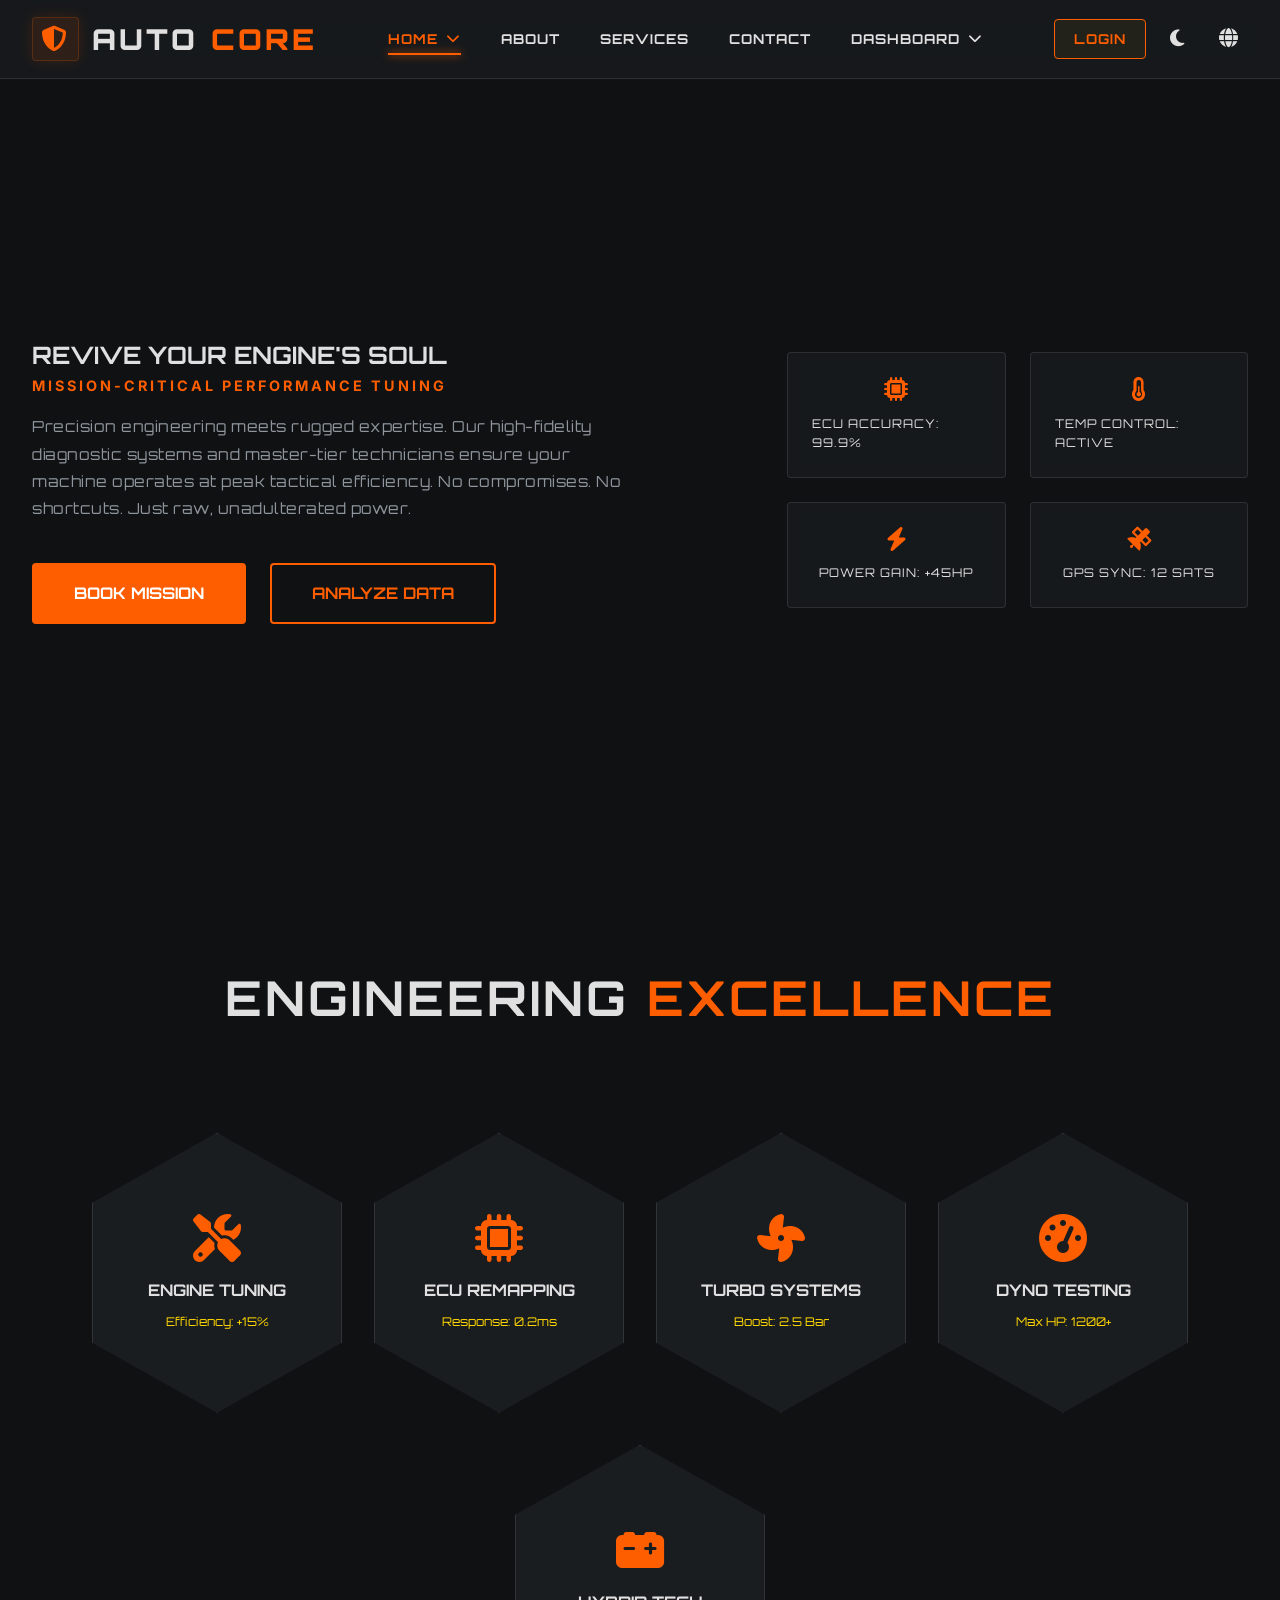
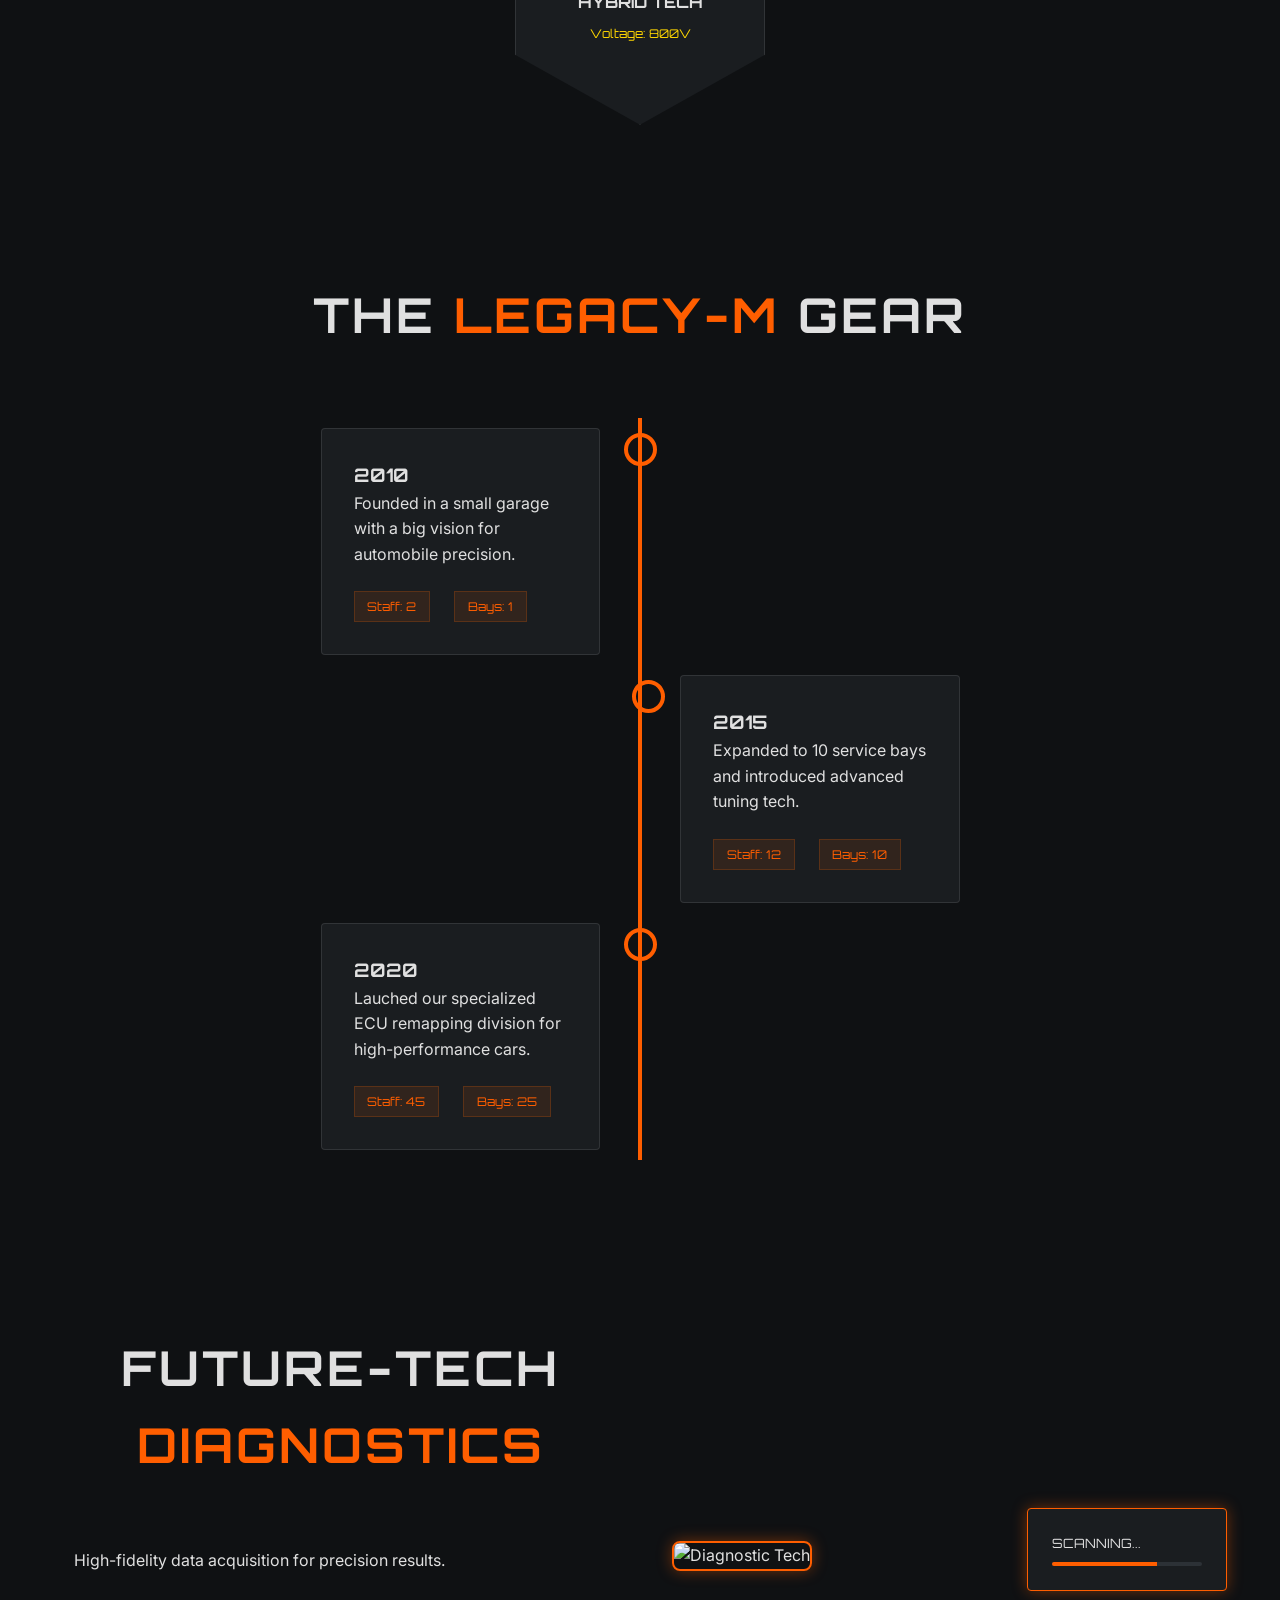
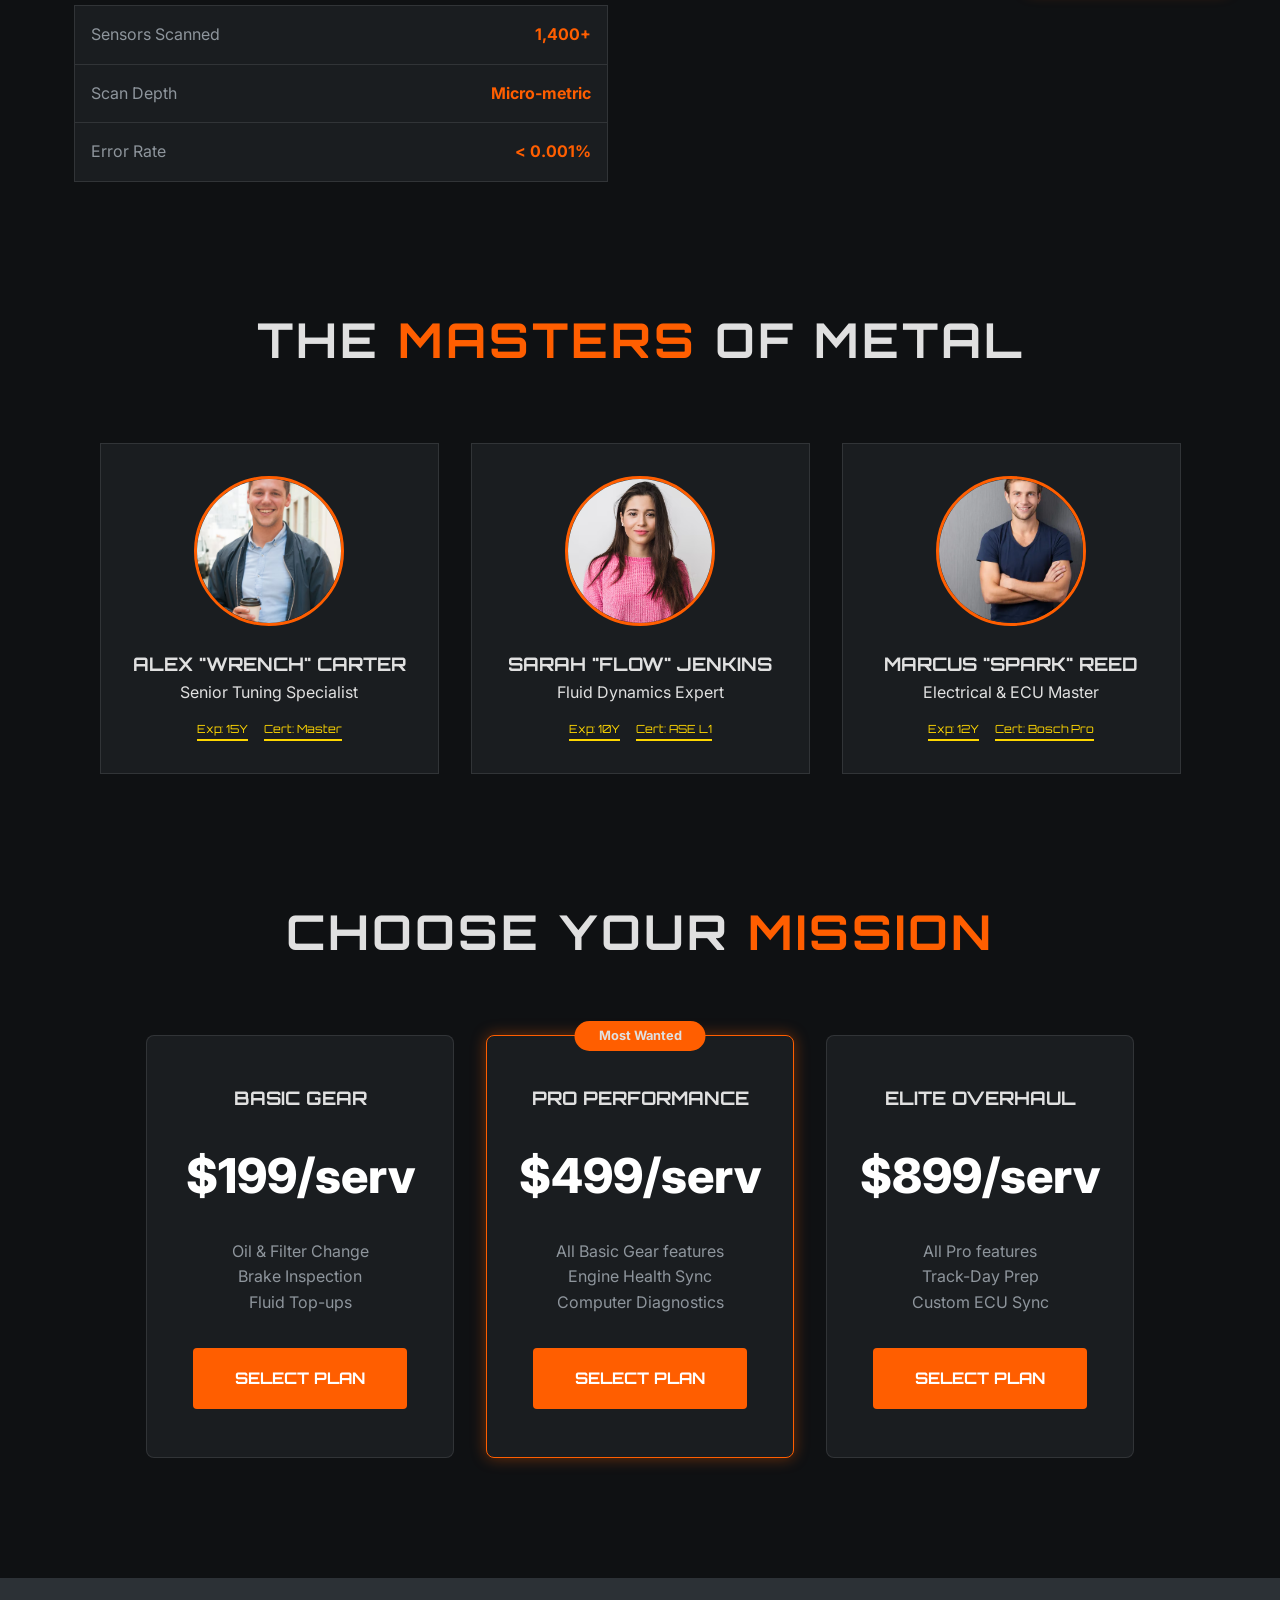
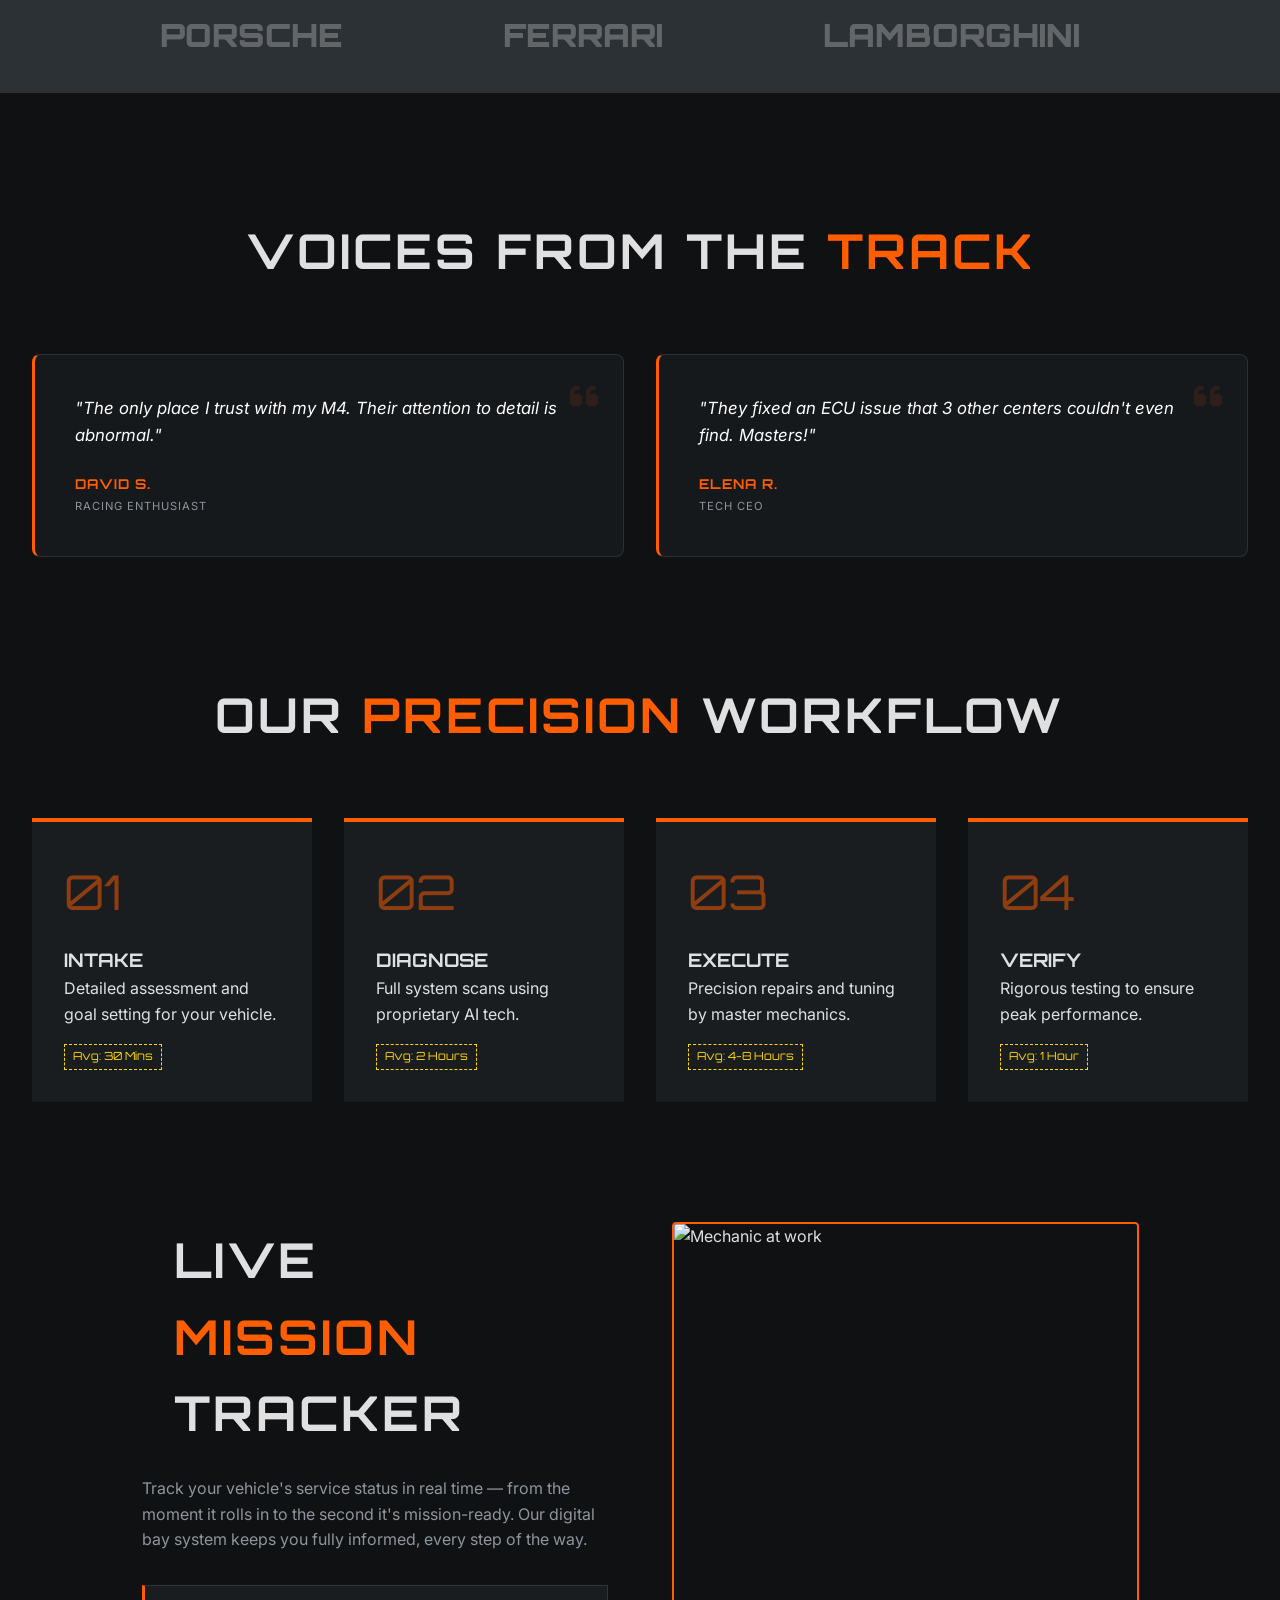
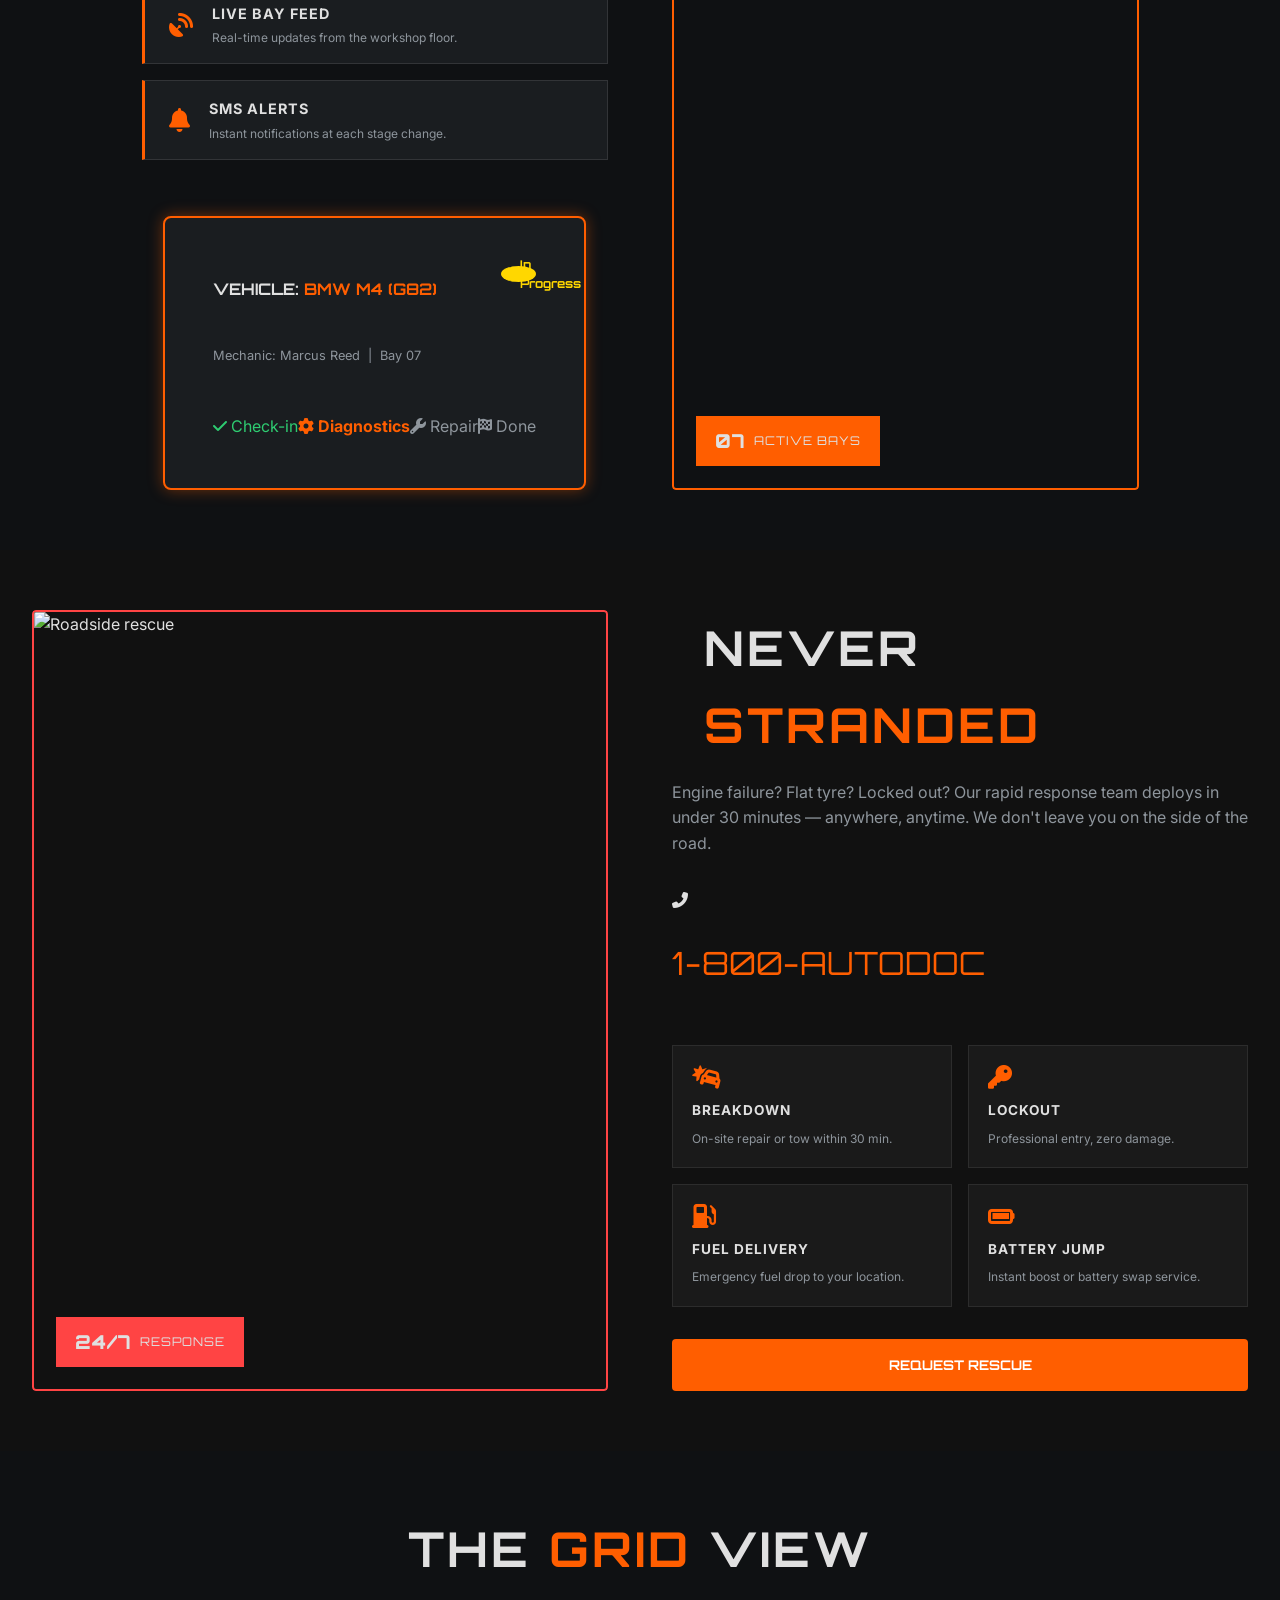
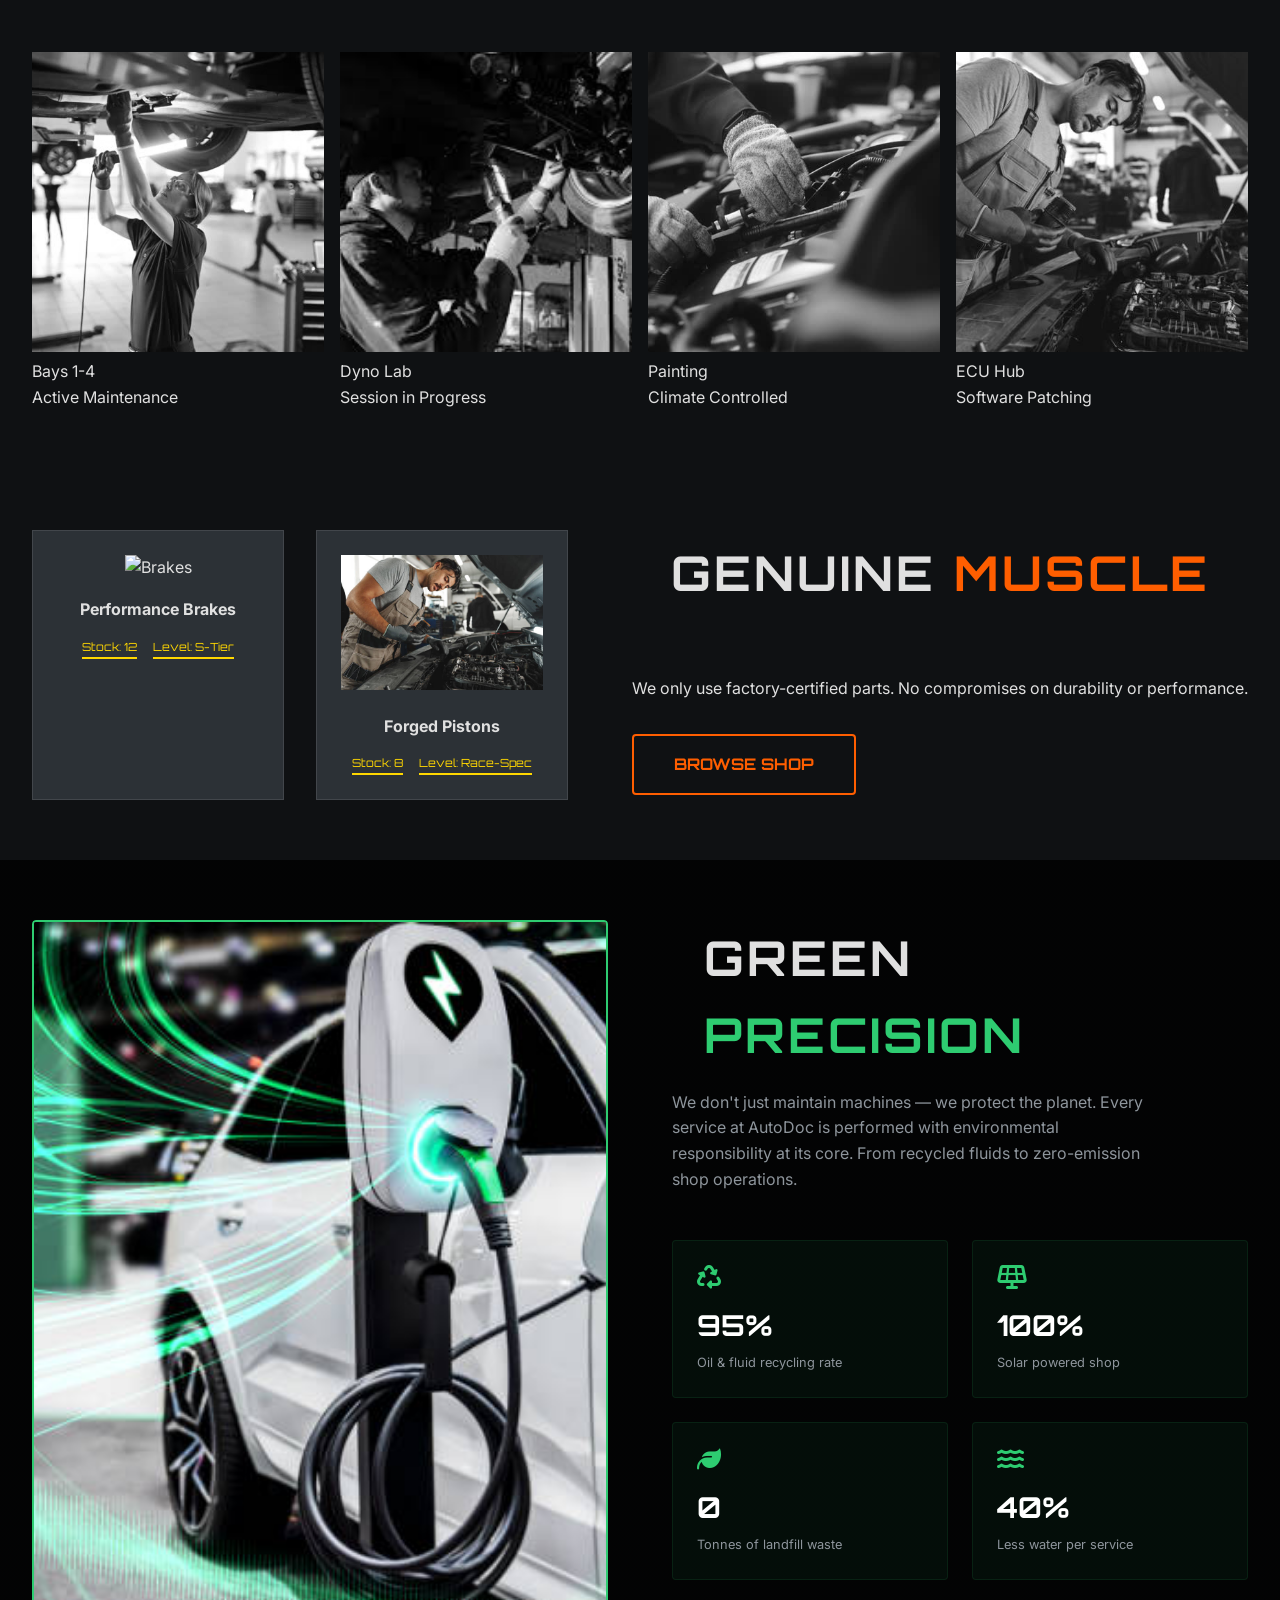
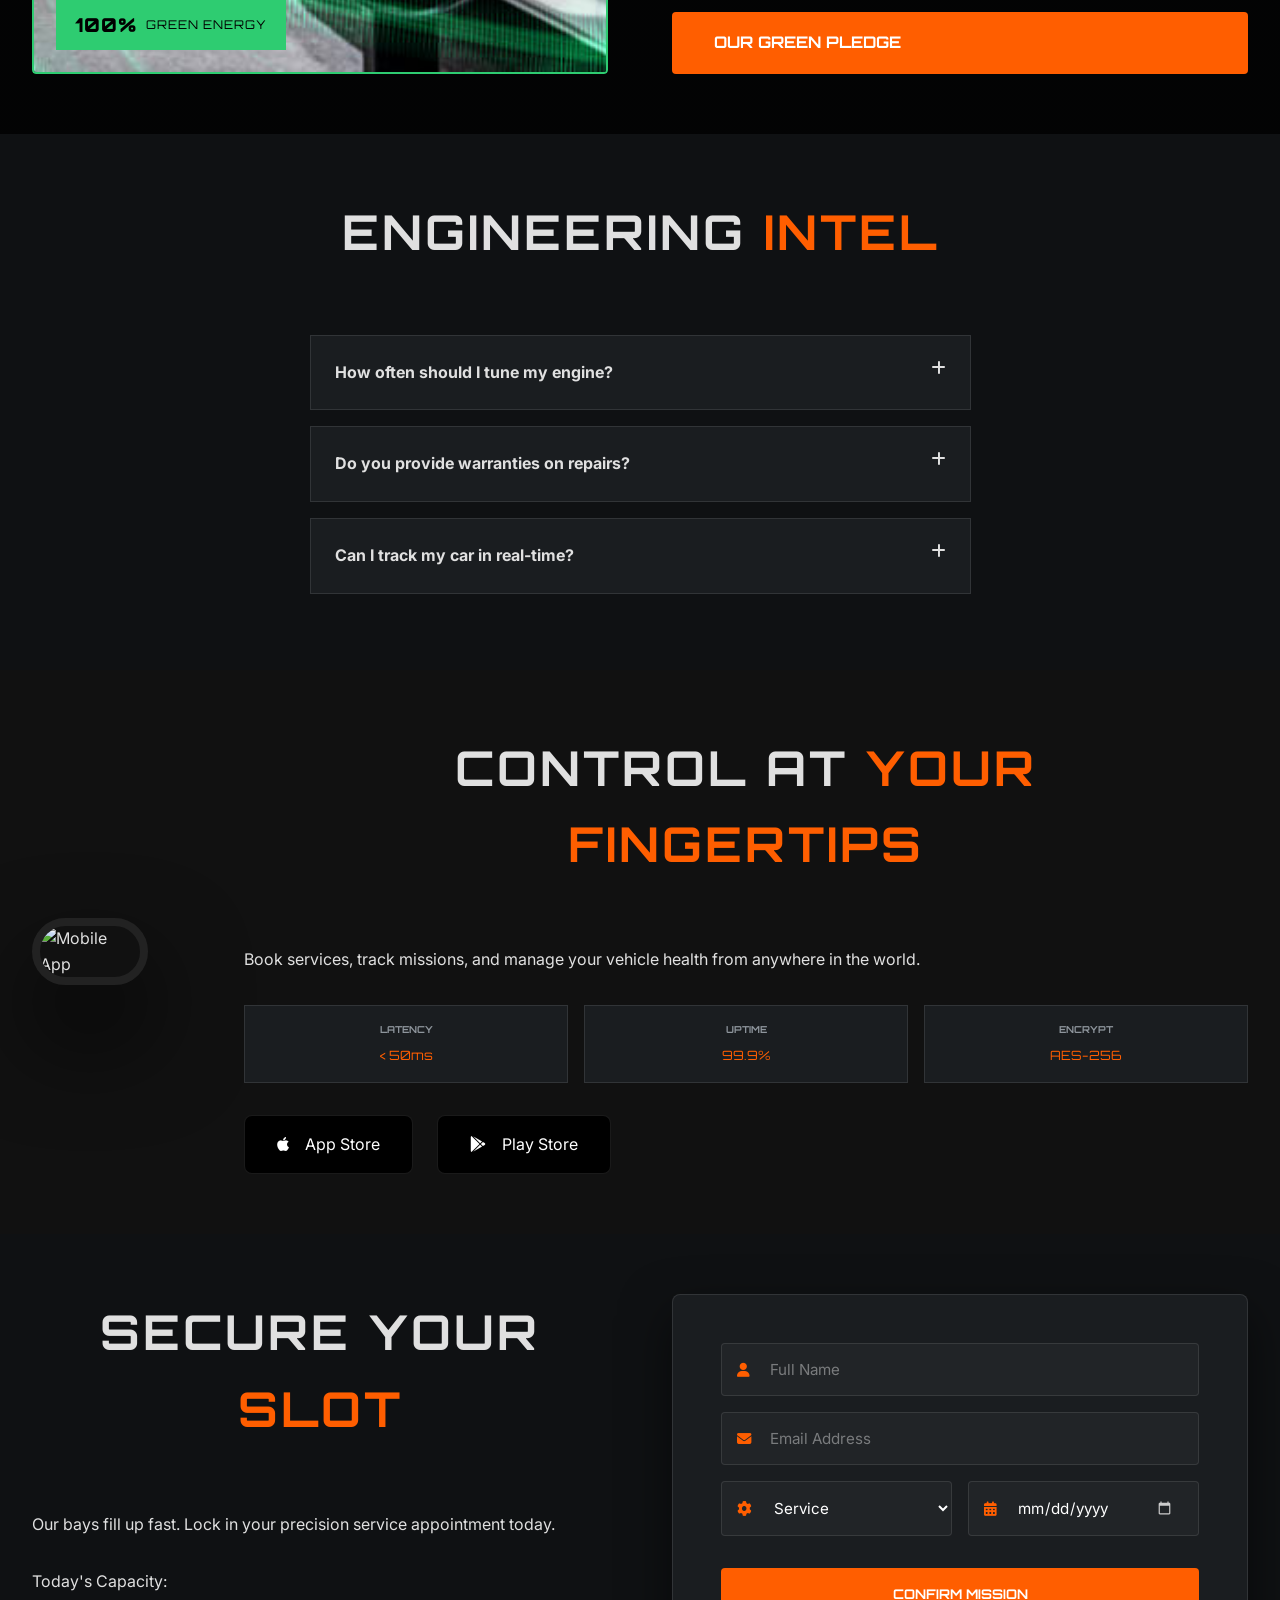
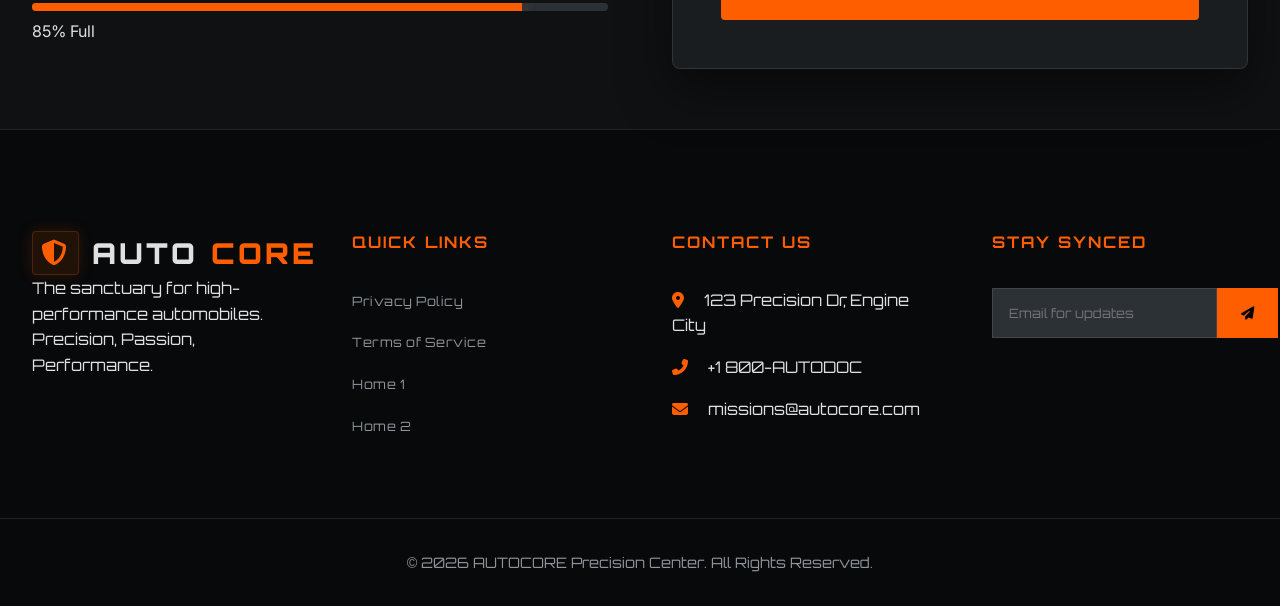
==== commit 3d42c9b2: "Finalize AutoCore branding and theme synchronization" ====
--- a/index.html
+++ b/index.html
@@ -19,7 +19,7 @@
     <header id="main-header">
         <nav class="container">
             <div class="logo">
-                <a href="index.html">AUTO<span>CORE</span></a>
+                <a href="index.html"><i class="fas fa-shield-halved"></i> AUTO<span>CORE</span></a>
             </div>
 
             <ul class="nav-links">
@@ -45,6 +45,9 @@
 
             <div class="header-actions">
                 <a href="login.html" class="login-btn desktop-only">Login</a>
+                <button id="theme-toggle" title="Toggle Light/Dark Mode">
+                    <i class="fas fa-moon"></i>
+                </button>
                 <button id="rtl-toggle" title="Toggle LTR/RTL">
                     <i class="fas fa-globe"></i>
                 </button>
@@ -96,55 +99,6 @@
             </div>
         </section>
 
-        <!-- Section 2: KPI Dashboard -->
-        <section id="stats" class="v-section">
-            <div class="container stats-grid">
-                <div class="stat-card reveal">
-                    <div class="stat-header">
-                        <div class="stat-icon"><i class="fas fa-car-side"></i></div>
-                        <div class="kpi-trend positive"><i class="fas fa-arrow-up"></i> 12%</div>
-                    </div>
-                    <div class="stat-item" data-count="15000">
-                        <span class="number">0</span><span class="plus">+</span>
-                        <p>Cars Revived</p>
-                    </div>
-                    <div class="kpi-footer"><span>Q1 Goal: 18k</span></div>
-                </div>
-                <div class="stat-card reveal delay-1">
-                    <div class="stat-header">
-                        <div class="stat-icon"><i class="fas fa-tools"></i></div>
-                        <div class="kpi-trend positive"><i class="fas fa-arrow-up"></i> 5%</div>
-                    </div>
-                    <div class="stat-item" data-count="250">
-                        <span class="number">0</span>
-                        <p>Expert Mechanics</p>
-                    </div>
-                    <div class="kpi-footer"><span>Capacity: 92%</span></div>
-                </div>
-                <div class="stat-card reveal delay-2">
-                    <div class="stat-header">
-                        <div class="stat-icon"><i class="fas fa-warehouse"></i></div>
-                        <div class="kpi-trend neutral">Stable</div>
-                    </div>
-                    <div class="stat-item" data-count="45">
-                        <span class="number">0</span>
-                        <p>Service Bays</p>
-                    </div>
-                    <div class="kpi-footer"><span>Active: 38</span></div>
-                </div>
-                <div class="stat-card reveal delay-3">
-                    <div class="stat-header">
-                        <div class="stat-icon"><i class="fas fa-crosshairs"></i></div>
-                        <div class="kpi-trend positive"><i class="fas fa-arrow-up"></i> 0.2%</div>
-                    </div>
-                    <div class="stat-item" data-count="99">
-                        <span class="number">0</span><span class="plus">%</span>
-                        <p>Precision Rate</p>
-                    </div>
-                    <div class="kpi-footer"><span>MTTF: 4.8k Hrs</span></div>
-                </div>
-            </div>
-        </section>
 
         <!-- Section 3: Specialization -->
         <section id="specialization" class="v-section">
@@ -509,28 +463,25 @@
                 <h2 class="section-title">THE <span>GRID</span> VIEW</h2>
                 <div class="mosaic-grid">
                     <div class="m-item reveal">
-                        <img src="c1.jpg" alt="Workshop">
+                        <img src="ser1.jpg" alt="Workshop">
                         <div class="m-card"><span>Bays 1-4</span>
                             <p>Active Maintenance</p>
                         </div>
                     </div>
                     <div class="m-item reveal delay-1">
-                        <img src="https://images.unsplash.com/photo-1486262715619-67b85e0b08d3?auto=format&fit=crop&q=80&w=400"
-                            alt="Workshop">
+                        <img src="ser2.jpg" alt="Workshop">
                         <div class="m-card"><span>Dyno Lab</span>
                             <p>Session in Progress</p>
                         </div>
                     </div>
                     <div class="m-item reveal delay-2">
-                        <img src="https://images.unsplash.com/photo-1492144534655-ae79c964c9d7?auto=format&fit=crop&q=80&w=400"
-                            alt="Workshop">
+                        <img src="ser3.jpg" alt="Workshop">
                         <div class="m-card"><span>Painting</span>
                             <p>Climate Controlled</p>
                         </div>
                     </div>
                     <div class="m-item reveal delay-3">
-                        <img src="https://images.unsplash.com/photo-1541899481282-d53bffe3c35d?auto=format&fit=crop&q=80&w=400"
-                            alt="Workshop">
+                        <img src="ser4.jpg" alt="Workshop">
                         <div class="m-card"><span>ECU Hub</span>
                             <p>Software Patching</p>
                         </div>
@@ -550,8 +501,7 @@
                         <div class="part-meta"><span>Stock: 12</span><span>Level: S-Tier</span></div>
                     </div>
                     <div class="part-card">
-                        <img src="https://images.unsplash.com/photo-1511919884226-fd3cad34687c?auto=format&fit=crop&q=80&w=200"
-                            alt="Engine">
+                        <img src="ser4.jpg" alt="Engine">
                         <h4>Forged Pistons</h4>
                         <div class="part-meta"><span>Stock: 8</span><span>Level: Race-Spec</span></div>
                     </div>
@@ -611,24 +561,6 @@
             </div>
         </section>
 
-        <!-- Section 16: VIP Club -->
-        <section id="vip" class="v-section">
-            <div class="container reveal">
-                <div class="vip-card">
-                    <div class="vip-header">
-                        <h2>AUTO<span>VIP</span> CLUB</h2>
-                        <i class="fas fa-crown"></i>
-                    </div>
-                    <p>Exclusive rewards, priority scheduling, and members-only track events. Join the elite.</p>
-                    <ul class="vip-perks">
-                        <li><i class="fas fa-star"></i> 20% Discount on Tuning</li>
-                        <li><i class="fas fa-star"></i> Free Annual Multi-point Inspection</li>
-                        <li><i class="fas fa-star"></i> Priority Response Roadside Help</li>
-                    </ul>
-                    <a href="#" class="btn btn-primary">Join the Club</a>
-                </div>
-            </div>
-        </section>
 
         <!-- Section 17: Smart FAQ -->
         <section id="faq" class="v-section">
@@ -742,7 +674,7 @@
             <div class="container footer-grid">
                 <div class="footer-col reveal">
                     <div class="logo">
-                        <a href="#">AUTO<span>CORE</span></a>
+                        <a href="#"><i class="fas fa-shield-halved"></i> AUTO<span>CORE</span></a>
                     </div>
                     <p>The sanctuary for high-performance automobiles. Precision, Passion, Performance.</p>
                 </div>
--- a/style.css
+++ b/style.css
@@ -49,14 +49,28 @@
 
 .logo a {
     font-size: 1.8rem;
-    color: #fff;
+    color: var(--text-main);
     text-decoration: none;
     font-weight: 900;
-    letter-spacing: 2px;
+    letter-spacing: 3px;
+    display: flex;
+    align-items: center;
+    gap: 0.8rem;
+}
+
+.logo a i {
+    color: var(--primary);
+    font-size: 1.6rem;
+    background: rgba(255, 102, 0, 0.1);
+    padding: 0.5rem;
+    border-radius: 4px;
+    border: 1px solid rgba(255, 102, 0, 0.2);
+    box-shadow: 0 0 15px rgba(255, 102, 0, 0.15);
 }
 
 .logo span {
     color: var(--primary);
+    position: relative;
 }
 
 .header-actions {
@@ -65,17 +79,31 @@
     gap: 1.5rem;
 }
 
-#rtl-toggle {
+#rtl-toggle,
+.globe-toggle {
     background: none;
     border: none;
-    color: #fff;
-    font-size: 1.2rem;
+    color: var(--text-main);
     cursor: pointer;
     transition: var(--transition);
-}
-
-#rtl-toggle:hover {
+    display: flex;
+    align-items: center;
+    justify-content: center;
+    width: 40px;
+    height: 40px;
+    border-radius: 50%;
+}
+
+#rtl-toggle:hover,
+.globe-toggle:hover {
     color: var(--primary);
+    background: rgba(255, 215, 0, 0.1);
+    transform: rotate(15deg);
+}
+
+#rtl-toggle i,
+.globe-toggle i {
+    font-size: 1.2rem;
 }
 
 .hamburger {
@@ -91,7 +119,7 @@
     display: block;
     width: 100%;
     height: 3px;
-    background: #fff;
+    background: var(--text-main);
     transition: var(--transition);
     border-radius: 2px;
 }
@@ -107,7 +135,7 @@
 }
 
 .nav-links a {
-    color: #fff;
+    color: var(--text-main);
     text-decoration: none;
     font-weight: 700;
     font-size: 0.85rem;
@@ -122,6 +150,24 @@
 
 .nav-links a:hover {
     color: var(--primary);
+}
+
+.nav-links a.active,
+.nav-links .dropbtn.active {
+    color: var(--primary);
+    position: relative;
+}
+
+.nav-links a.active::after,
+.nav-links .dropbtn.active::after {
+    content: '';
+    position: absolute;
+    bottom: -5px;
+    left: 0;
+    width: 100%;
+    height: 2px;
+    background: var(--primary);
+    box-shadow: 0 0 8px var(--primary);
 }
 
 /* Visibility Utilities */
@@ -179,6 +225,7 @@
     font-family: var(--font-heading);
     text-transform: uppercase;
     letter-spacing: 1px;
+    white-space: nowrap;
 }
 
 /* Header Actions */
@@ -188,18 +235,121 @@
     gap: 1.5rem;
 }
 
-#rtl-toggle {
+#rtl-toggle,
+#theme-toggle {
     background: none;
     border: none;
-    color: #fff;
+    color: var(--text-main);
     font-size: 1.2rem;
     cursor: pointer;
     transition: var(--transition);
-}
-
-#rtl-toggle:hover {
+    display: flex;
+    align-items: center;
+    justify-content: center;
+}
+
+#rtl-toggle:hover,
+#theme-toggle:hover {
     color: var(--primary);
     transform: rotate(15deg);
+}
+
+
+/* Force Dark Mode on Header, Footer, and Hero Sections */
+body.light-mode #main-header,
+body.light-mode #mega-footer,
+body.light-mode #hero,
+body.light-mode #vortex-hero,
+body.light-mode #about-hero,
+body.light-mode #services-hero,
+body.light-mode #contact-hero,
+body.light-mode .hero-section {
+    --bg-dark: #0f1113;
+    --bg-card: #1a1d20;
+    --text-main: #e0e0e0;
+    --text-muted: #8e959c;
+    --glass-bg: rgba(26, 29, 32, 0.7);
+    --glass-border: rgba(255, 255, 255, 0.1);
+    --secondary: #2c3136;
+    /* Removed background-color !important to let original backgrounds/gradients show */
+}
+
+/* Ensure all hero text remains white in Light Mode */
+body.light-mode #hero h1,
+body.light-mode #vortex-hero h1,
+body.light-mode #about-hero h1,
+body.light-mode #services-hero h1,
+body.light-mode #contact-hero h1,
+body.light-mode #hero p,
+body.light-mode #vortex-hero p,
+body.light-mode #about-hero p,
+body.light-mode #services-hero p,
+body.light-mode #contact-hero p,
+body.light-mode #hero span:not(.plus):not(.val):not(.number):not(.status-badge),
+body.light-mode #vortex-hero span:not(.plus):not(.val):not(.number):not(.status-badge),
+body.light-mode #about-hero span:not(.plus):not(.val):not(.number):not(.status-badge),
+body.light-mode #services-hero span:not(.plus):not(.val):not(.number):not(.status-badge),
+body.light-mode #contact-hero span:not(.plus):not(.val):not(.number):not(.status-badge),
+body.light-mode #vortex-hero .hud-data-card,
+body.light-mode #vortex-hero .hud-data-card small,
+body.light-mode #vortex-hero .hud-data-card .value {
+    color: #fff !important;
+}
+
+body.light-mode #main-header .logo a,
+body.light-mode #mega-footer .logo a,
+body.light-mode #main-header .nav-links a,
+body.light-mode #mega-footer .footer-col a,
+body.light-mode #mega-footer .footer-col p,
+body.light-mode #mega-footer .footer-col li,
+body.light-mode #mega-footer .footer-col li i,
+body.light-mode #mega-footer .footer-bottom,
+body.light-mode #mega-footer .footer-bottom p,
+body.light-mode #mega-footer .newsletter-form input,
+body.light-mode #mega-footer .newsletter-form button i,
+body.light-mode #main-header .nav-links .dropbtn {
+    color: #fff !important;
+}
+
+body.light-mode #main-header .hamburger span {
+    background: #fff !important;
+}
+
+/* Fix Contrast for Light Mode Sections */
+body.light-mode .v-section:not(#hero):not(#vortex-hero):not(#about-hero):not(#services-hero):not(#contact-hero) {
+    background-color: var(--bg-dark);
+    color: var(--text-main);
+}
+
+/* Specifically handle #stats (Home 1 Section 2) to react to light theme */
+body.light-mode #stats {
+    background: var(--bg-dark) !important;
+}
+
+body.light-mode .v-section:not(#hero):not(#vortex-hero):not(#about-hero):not(#services-hero):not(#contact-hero) h1,
+body.light-mode .v-section:not(#hero):not(#vortex-hero):not(#about-hero):not(#services-hero):not(#contact-hero) h2,
+body.light-mode .v-section:not(#hero):not(#vortex-hero):not(#about-hero):not(#services-hero):not(#contact-hero) h3,
+body.light-mode .v-section:not(#hero):not(#vortex-hero):not(#about-hero):not(#services-hero):not(#contact-hero) h4,
+body.light-mode .v-section:not(#hero):not(#vortex-hero):not(#about-hero):not(#services-hero):not(#contact-hero) p,
+body.light-mode .v-section:not(#hero):not(#vortex-hero):not(#about-hero):not(#services-hero):not(#contact-hero) li,
+body.light-mode .v-section:not(#hero):not(#vortex-hero):not(#about-hero):not(#services-hero):not(#contact-hero) span:not(.plus):not(.val):not(.number):not(.status-badge),
+body.light-mode .v-section:not(#hero):not(#vortex-hero):not(#about-hero):not(#services-hero):not(#contact-hero) .section-title,
+body.light-mode .v-section:not(#hero):not(#vortex-hero):not(#about-hero):not(#services-hero):not(#contact-hero) .number {
+    color: #0f172a !important;
+}
+
+body.light-mode .v-section:not(#hero):not(#vortex-hero):not(#about-hero):not(#services-hero):not(#contact-hero) .text-muted,
+body.light-mode .v-section:not(#hero):not(#vortex-hero):not(#about-hero):not(#services-hero):not(#contact-hero) .stat-item p,
+body.light-mode .v-section:not(#hero):not(#vortex-hero):not(#about-hero):not(#services-hero):not(#contact-hero) .kpi-footer {
+    color: #475569 !important;
+}
+
+/* Override hardcoded white text in light sections */
+body.light-mode .v-section:not(#hero):not(#vortex-hero):not(#about-hero):not(#services-hero):not(#contact-hero) [style*="color: #fff"],
+body.light-mode .v-section:not(#hero):not(#vortex-hero):not(#about-hero):not(#services-hero):not(#contact-hero) [style*="color:#fff"],
+body.light-mode .v-section:not(#hero):not(#vortex-hero):not(#about-hero):not(#services-hero):not(#contact-hero) [style*="color: white"],
+body.light-mode .v-section:not(#hero):not(#vortex-hero):not(#about-hero):not(#services-hero):not(#contact-hero) [style*="color:rgb(255, 255, 255)"] {
+    color: #0f172a !important;
 }
 
 .login-btn {
@@ -1927,6 +2077,25 @@
 
     .nav-links.active {
         right: 0;
+    }
+
+    .nav-links a.active,
+    .nav-links .dropbtn.active {
+        background: rgba(255, 102, 0, 0.1);
+        padding: 0.8rem 1.5rem;
+        border-radius: 4px;
+        border-left: 3px solid var(--primary);
+    }
+
+    .nav-links a.active::after,
+    .nav-links .dropbtn.active::after {
+        display: none;
+    }
+
+    [dir="rtl"] .nav-links a.active,
+    [dir="rtl"] .nav-links .dropbtn.active {
+        border-left: none;
+        border-right: 3px solid var(--primary);
     }
 
     [dir="rtl"] .nav-links.active {
@@ -3421,4 +3590,58 @@
     .testimonial-slider-fake {
         grid-template-columns: 1fr;
     }
+}
+
+/* Auth Page Light Mode Adjustments */
+body.light-mode .auth-page {
+    background: radial-gradient(circle at center, #f8fafc 0%, #e2e8f0 100%);
+}
+
+body.light-mode .auth-card {
+    background: #ffffff !important;
+    border-color: rgba(0, 0, 0, 0.1) !important;
+    box-shadow: 0 20px 50px rgba(0, 0, 0, 0.05) !important;
+}
+
+body.light-mode .auth-brand p,
+body.light-mode .auth-form label,
+body.light-mode .auth-divider span,
+body.light-mode .auth-footer,
+body.light-mode .remember-me {
+    color: var(--text-main) !important;
+}
+
+body.light-mode .auth-form input {
+    background: #f8fafc !important;
+    border-color: #cbd5e1 !important;
+    color: var(--text-main) !important;
+}
+
+body.light-mode .auth-form input:focus {
+    background: #ffffff !important;
+    border-color: var(--primary) !important;
+}
+
+body.light-mode .social-btn {
+    background: #f8fafc !important;
+    border-color: #cbd5e1 !important;
+    color: var(--text-main) !important;
+}
+
+body.light-mode .social-btn:hover {
+    background: #f1f5f9 !important;
+    border-color: var(--primary) !important;
+}
+
+body.light-mode .auth-divider::before {
+    background: #cbd5e1 !important;
+}
+
+body.light-mode .auth-divider span {
+    background: #ffffff !important;
+}
+
+body.light-mode .auth-submit:hover {
+    background: var(--bg-dark);
+    color: var(--text-main);
 }
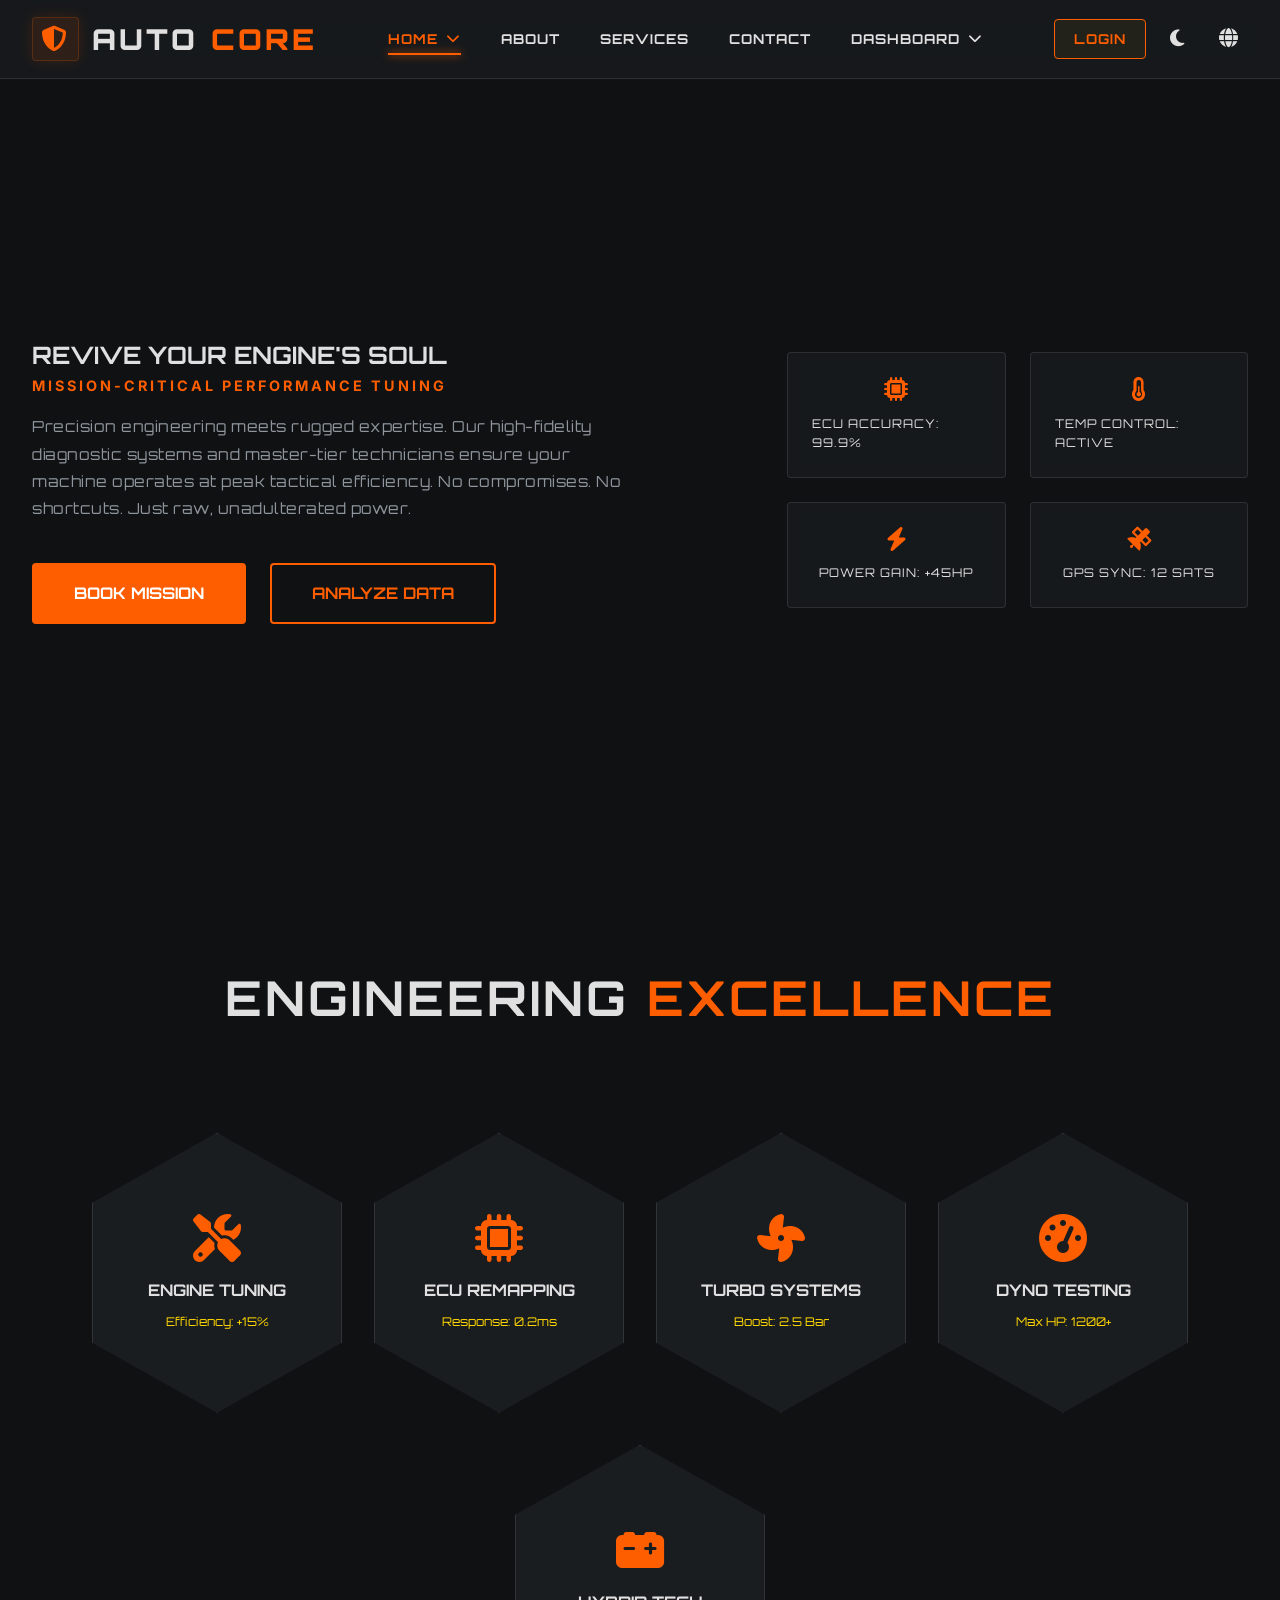
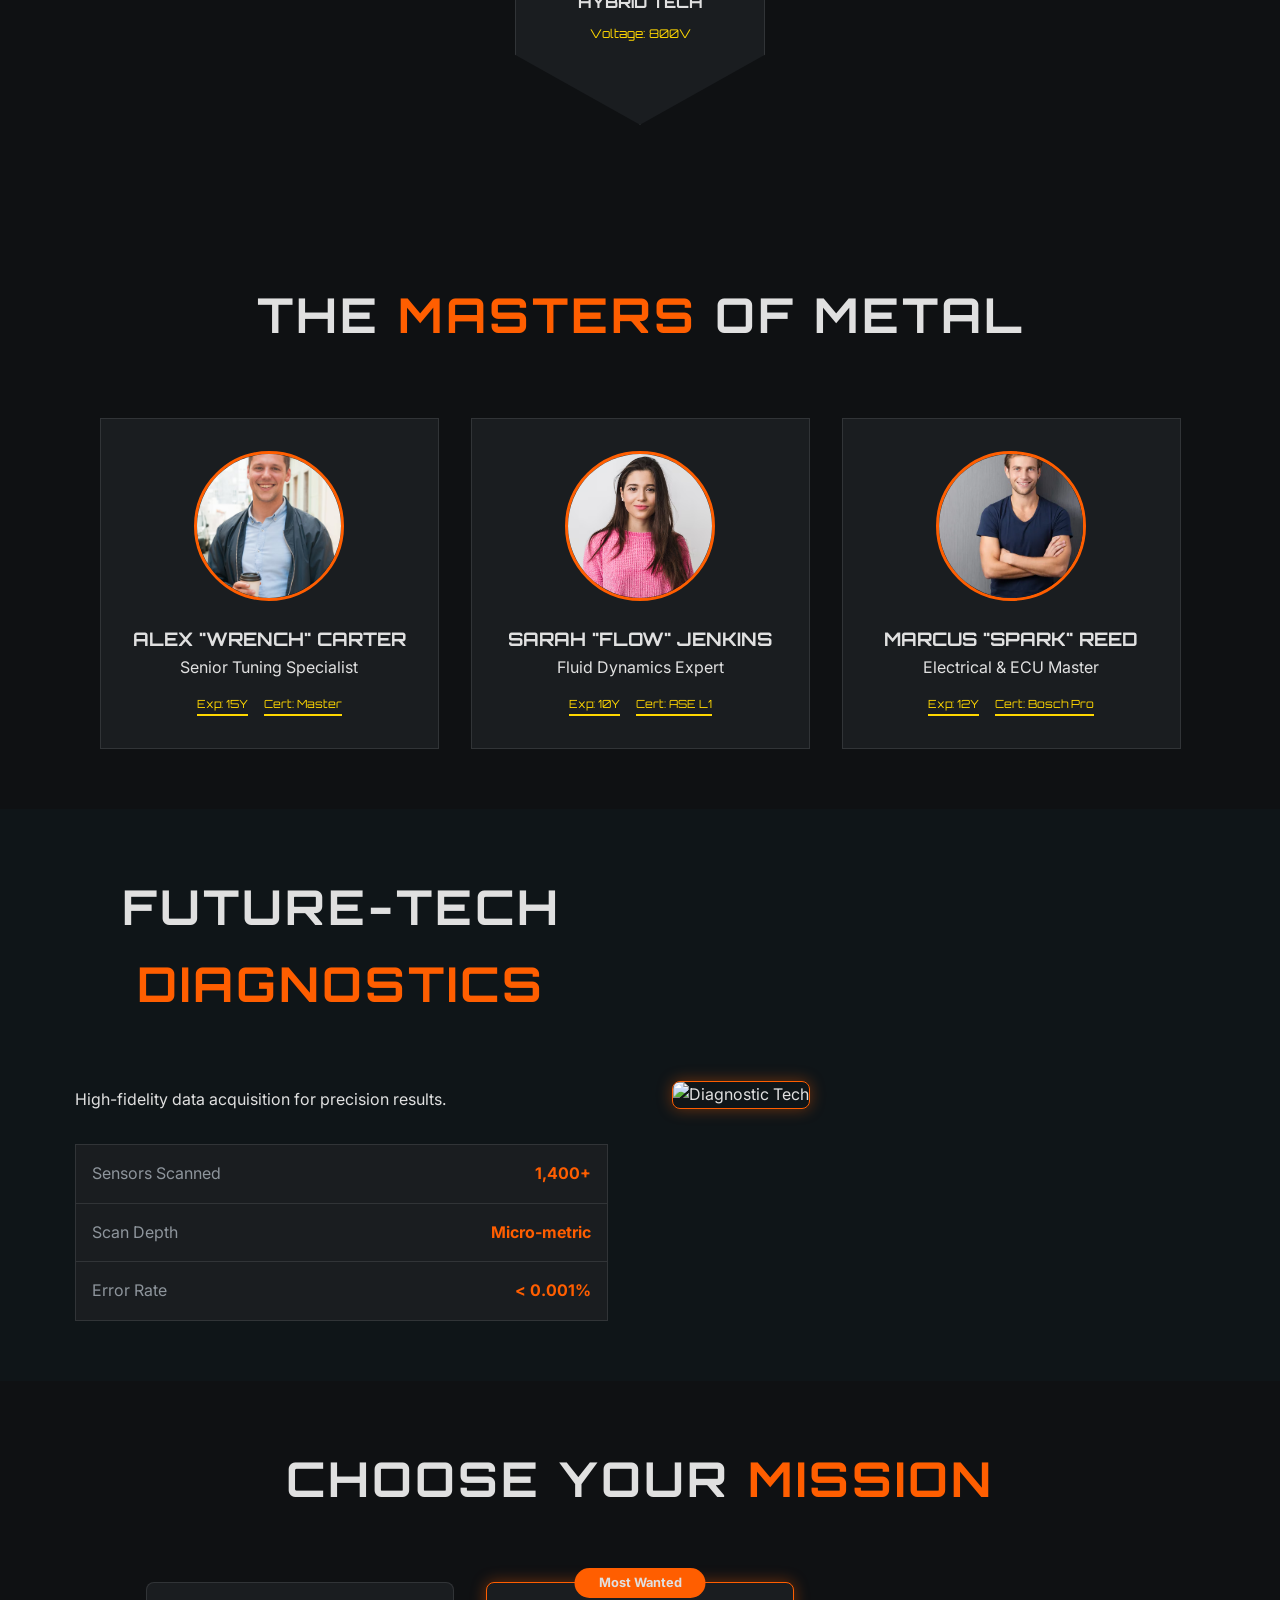
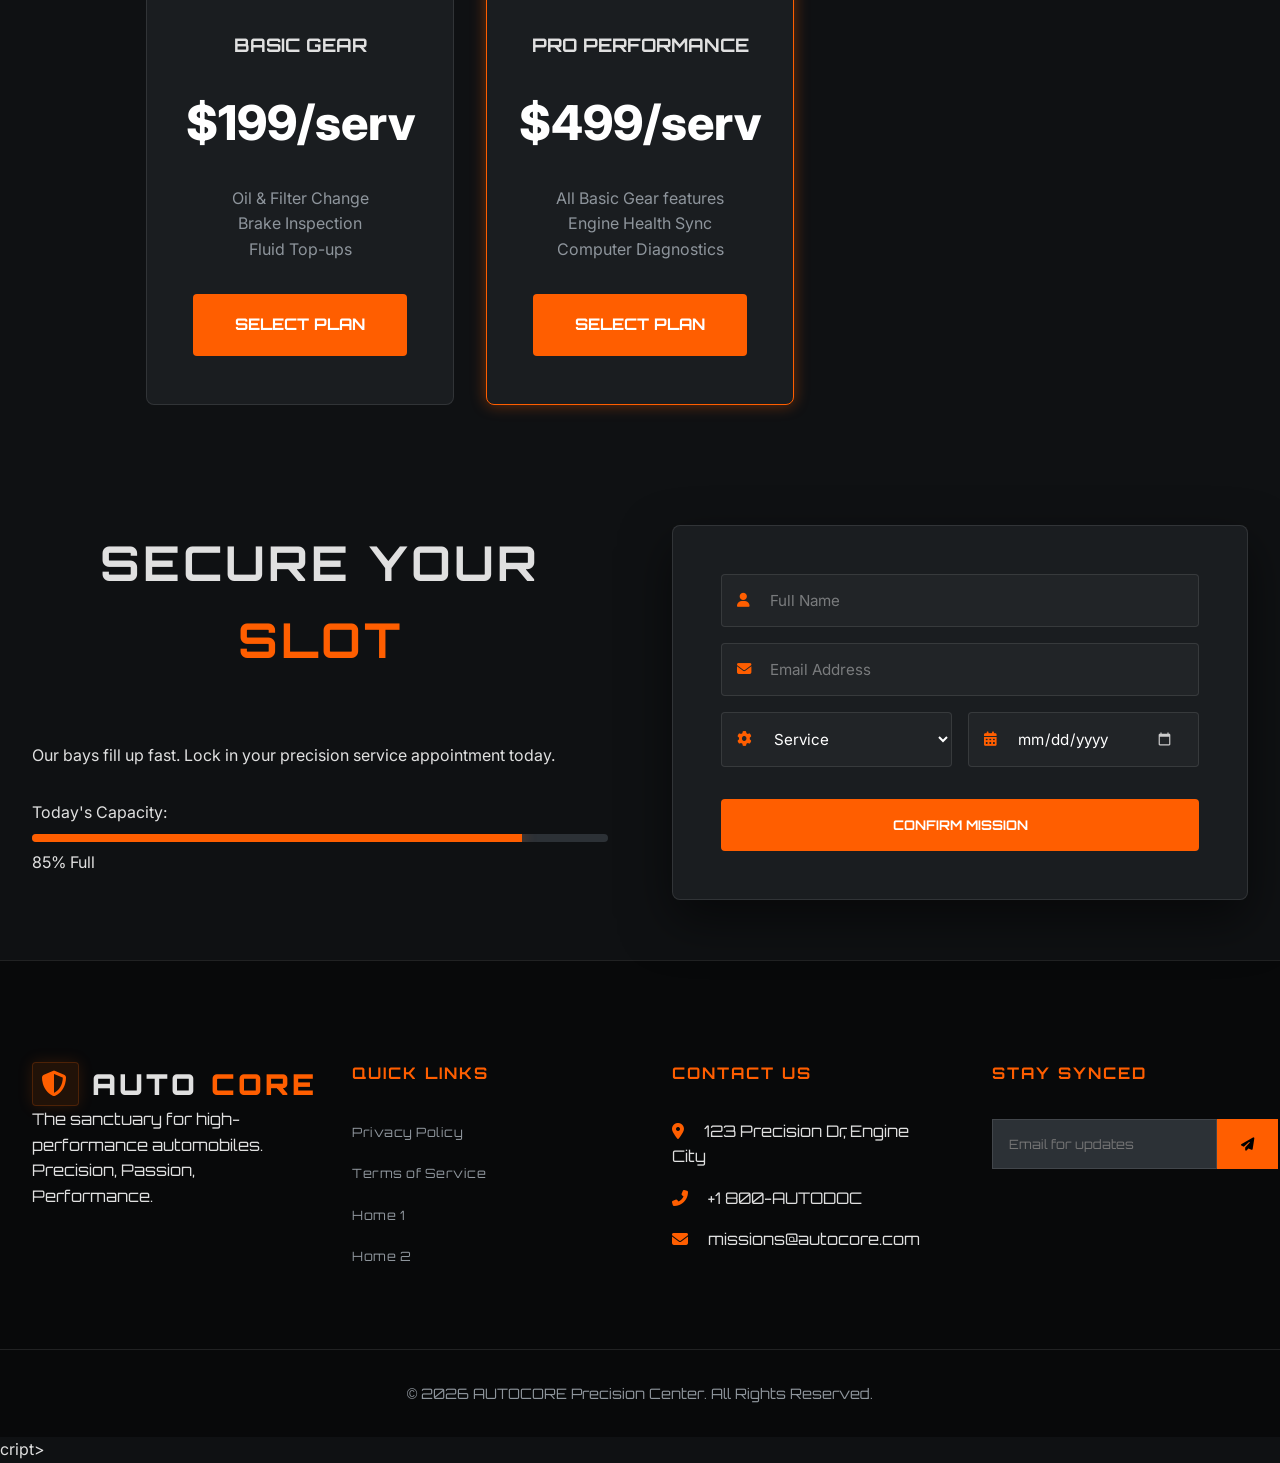
==== commit 5071f04b: "Naa tha leo" ====
--- a/index.html
+++ b/index.html
@@ -75,7 +75,7 @@
                         compromises. No shortcuts. Just raw, unadulterated power.</p>
                     <div class="cta-group reveal delay-2">
                         <a href="#booking" class="btn btn-primary">Book Mission</a>
-                        <a href="#tech" class="btn btn-outline">Analyze Data</a>
+                        <a href="#specialization" class="btn btn-outline">Analyze Data</a>
                     </div>
                 </div>
                 <div class="hero-data-grid reveal delay-3">
@@ -100,7 +100,7 @@
         </section>
 
 
-        <!-- Section 3: Specialization -->
+        <!-- Section 2: Specialization -->
         <section id="specialization" class="v-section">
             <div class="container">
                 <h2 class="section-title">ENGINEERING <span>EXCELLENCE</span></h2>
@@ -139,38 +139,41 @@
             </div>
         </section>
 
-        <!-- Section 4: Experience/History Timeline -->
-        <section id="experience" class="v-section">
+        <!-- Section 3: Expert Team -->
+        <section id="team" class="v-section">
             <div class="container">
-                <h2 class="section-title">THE <span>LEGACY-M</span> GEAR</h2>
-                <div class="timeline">
-                    <div class="timeline-item left reveal">
-                        <div class="content">
-                            <h3>2010</h3>
-                            <p>Founded in a small garage with a big vision for automobile precision.</p>
-                            <div class="mini-data"><span>Staff: 2</span><span>Bays: 1</span></div>
-                        </div>
-                    </div>
-                    <div class="timeline-item right reveal">
-                        <div class="content">
-                            <h3>2015</h3>
-                            <p>Expanded to 10 service bays and introduced advanced tuning tech.</p>
-                            <div class="mini-data"><span>Staff: 12</span><span>Bays: 10</span></div>
-                        </div>
-                    </div>
-                    <div class="timeline-item left reveal">
-                        <div class="content">
-                            <h3>2020</h3>
-                            <p>Lauched our specialized ECU remapping division for high-performance cars.</p>
-                            <div class="mini-data"><span>Staff: 45</span><span>Bays: 25</span></div>
-                        </div>
-                    </div>
-                </div>
-            </div>
-        </section>
-
-        <!-- Section 5: Diagnostic Tech showcase -->
-        <section id="tech-showcase" class="v-section">
+                <h2 class="section-title">THE <span>MASTERS</span> OF METAL</h2>
+                <div class="team-grid">
+                    <div class="team-card reveal">
+                        <div class="member-img">
+                            <img src="m1.avif" alt="BMW M1">
+                        </div>
+                        <h3>Alex "Wrench" Carter</h3>
+                        <p>Senior Tuning Specialist</p>
+                        <div class="member-stats"><span>Exp: 15Y</span><span>Cert: Master</span></div>
+                    </div>
+                    <div class="team-card reveal delay-1">
+                        <div class="member-img">
+                            <img src="f1.avif" alt="F1 Race Car">
+                        </div>
+                        <h3>Sarah "Flow" Jenkins</h3>
+                        <p>Fluid Dynamics Expert</p>
+                        <div class="member-stats"><span>Exp: 10Y</span><span>Cert: ASE L1</span></div>
+                    </div>
+                    <div class="team-card reveal delay-2">
+                        <div class="member-img">
+                            <img src="m2.jpg" alt="BMW M2">
+                        </div>
+                        <h3>Marcus "Spark" Reed</h3>
+                        <p>Electrical & ECU Master</p>
+                        <div class="member-stats"><span>Exp: 12Y</span><span>Cert: Bosch Pro</span></div>
+                    </div>
+                </div>
+            </div>
+        </section>
+
+        <!-- Section 4: Tech Showcase -->
+        <section id="tech-showcase" class="v-section" style="background: rgba(0, 212, 255, 0.02);">
             <div class="container tech-flex">
                 <div class="tech-info reveal">
                     <h2 class="section-title">FUTURE-TECH <span>DIAGNOSTICS</span></h2>
@@ -183,51 +186,12 @@
                 </div>
                 <div class="tech-image reveal">
                     <img src="https://images.unsplash.com/photo-1549317661-bd32c8ce0db2?auto=format&fit=crop&q=80&w=800"
-                        alt="Diagnostic Tech" class="floating">
-                    <div class="image-overlay-card">
-                        <span>SCANNING...</span>
-                        <div class="progress-bar-small">
-                            <div class="fill"></div>
-                        </div>
-                    </div>
-                </div>
-            </div>
-        </section>
-
-        <!-- Section 6: Expert Team -->
-        <section id="team" class="v-section">
-            <div class="container">
-                <h2 class="section-title">THE <span>MASTERS</span> OF METAL</h2>
-                <div class="team-grid">
-                    <div class="team-card reveal">
-                        <div class="member-img">
-                            <img src="m1.avif" alt="BMW M1">
-                        </div>
-                        <h3>Alex "Wrench" Carter</h3>
-                        <p>Senior Tuning Specialist</p>
-                        <div class="member-stats"><span>Exp: 15Y</span><span>Cert: Master</span></div>
-                    </div>
-                    <div class="team-card reveal delay-1">
-                        <div class="member-img">
-                            <img src="f1.avif" alt="F1 Race Car">
-                        </div>
-                        <h3>Sarah "Flow" Jenkins</h3>
-                        <p>Fluid Dynamics Expert</p>
-                        <div class="member-stats"><span>Exp: 10Y</span><span>Cert: ASE L1</span></div>
-                    </div>
-                    <div class="team-card reveal delay-2">
-                        <div class="member-img">
-                            <img src="m2.jpg" alt="BMW M2">
-                        </div>
-                        <h3>Marcus "Spark" Reed</h3>
-                        <p>Electrical & ECU Master</p>
-                        <div class="member-stats"><span>Exp: 12Y</span><span>Cert: Bosch Pro</span></div>
-                    </div>
-                </div>
-            </div>
-        </section>
-
-        <!-- Section 7: Maintenance Packages -->
+                        alt="Diagnostic Tech" class="floating" style="border: 1px solid var(--primary); border-radius: 8px;">
+                </div>
+            </div>
+        </section>
+
+        <!-- Section 5: Maintenance Packages -->
         <section id="packages" class="v-section">
             <div class="container">
                 <h2 class="section-title">CHOOSE YOUR <span>MISSION</span></h2>
@@ -257,374 +221,11 @@
                         </ul>
                         <a href="#" class="btn btn-primary">Select Plan</a>
                     </div>
-                    <div class="package-card reveal delay-2">
-                        <div class="card-header">
-                            <h3>Elite Overhaul</h3>
-                        </div>
-                        <div class="price">$899<span>/serv</span></div>
-                        <ul class="features">
-                            <li>All Pro features</li>
-                            <li>Track-Day Prep</li>
-                            <li>Custom ECU Sync</li>
-                        </ul>
-                        <a href="#" class="btn btn-primary">Select Plan</a>
-                    </div>
-                </div>
-            </div>
-        </section>
-
-        <!-- Section 8: Brands Marquee -->
-        <section id="brands" class="v-section small-padding">
-            <div class="marquee">
-                <div class="marquee-content">
-                    <i class="fab fa-bmw"></i>
-                    <i class="fab fa-audi"></i>
-                    <span class="brand-text">PORSCHE</span>
-                    <i class="fab fa-mercedes"></i>
-                    <span class="brand-text">FERRARI</span>
-                    <i class="fab fa-volkswagen"></i>
-                    <span class="brand-text">LAMBORGHINI</span>
-                    <!-- Duplicate for infinite loop -->
-                    <i class="fab fa-bmw"></i>
-                    <i class="fab fa-audi"></i>
-                    <span class="brand-text">PORSCHE</span>
-                    <i class="fab fa-mercedes"></i>
-                    <span class="brand-text">FERRARI</span>
-                </div>
-            </div>
-        </section>
-
-        <!-- Section 9: Testimonials -->
-        <section id="testimonials" class="v-section">
-            <div class="container">
-                <h2 class="section-title">VOICES FROM THE <span>TRACK</span></h2>
-                <div class="testimonial-slider-fake">
-                    <div class="testimonial-card reveal">
-                        <p>"The only place I trust with my M4. Their attention to detail is abnormal."</p>
-                        <div class="user-info">
-                            <span class="name">David S.</span>
-                            <span class="role">Racing Enthusiast</span>
-                        </div>
-                    </div>
-                    <div class="testimonial-card reveal delay-1">
-                        <p>"They fixed an ECU issue that 3 other centers couldn't even find. Masters!"</p>
-                        <div class="user-info">
-                            <span class="name">Elena R.</span>
-                            <span class="role">Tech CEO</span>
-                        </div>
-                    </div>
-                </div>
-            </div>
-        </section>
-
-        <!-- Section 10: The Process -->
-        <section id="process" class="v-section">
-            <div class="container">
-                <h2 class="section-title">OUR <span>PRECISION</span> WORKFLOW</h2>
-                <div class="process-grid">
-                    <div class="process-step reveal">
-                        <div class="step-num">01</div>
-                        <h3>Intake</h3>
-                        <p>Detailed assessment and goal setting for your vehicle.</p>
-                        <span class="avg-time">Avg: 30 Mins</span>
-                    </div>
-                    <div class="process-step reveal delay-1">
-                        <div class="step-num">02</div>
-                        <h3>Diagnose</h3>
-                        <p>Full system scans using proprietary AI tech.</p>
-                        <span class="avg-time">Avg: 2 Hours</span>
-                    </div>
-                    <div class="process-step reveal delay-2">
-                        <div class="step-num">03</div>
-                        <h3>Execute</h3>
-                        <p>Precision repairs and tuning by master mechanics.</p>
-                        <span class="avg-time">Avg: 4-8 Hours</span>
-                    </div>
-                    <div class="process-step reveal delay-3">
-                        <div class="step-num">04</div>
-                        <h3>Verify</h3>
-                        <p>Rigorous testing to ensure peak performance.</p>
-                        <span class="avg-time">Avg: 1 Hour</span>
-                    </div>
-                </div>
-            </div>
-        </section>
-
-        <!-- Section 11: Real-time Tracking Teaser -->
-        <section id="tracking" class="v-section">
-            <div class="container">
-                <div class="split-layout reveal">
-                    <!-- Left: text + tracker UI -->
-                    <div class="split-info">
-                        <h2 class="section-title" style="text-align:left; margin-bottom:1.5rem">LIVE
-                            <span>MISSION</span> TRACKER
-                        </h2>
-                        <p style="color:var(--text-muted); margin-bottom:2rem; max-width:480px">Track your vehicle's
-                            service status in real time — from the moment it rolls in to the second it's mission-ready.
-                            Our digital bay system keeps you fully informed, every step of the way.</p>
-                        <div class="tracker-feature-cards">
-                            <div class="t-feat-card">
-                                <i class="fas fa-satellite-dish"></i>
-                                <div>
-                                    <h4>Live Bay Feed</h4>
-                                    <p>Real-time updates from the workshop floor.</p>
-                                </div>
-                            </div>
-                            <div class="t-feat-card">
-                                <i class="fas fa-bell"></i>
-                                <div>
-                                    <h4>SMS Alerts</h4>
-                                    <p>Instant notifications at each stage change.</p>
-                                </div>
-                            </div>
-                        </div>
-                        <!-- Tracker UI -->
-                        <div class="tracking-ui" style="margin-top:2rem; max-width:100%">
-                            <div class="tracking-header">
-                                <h3 style="font-size:1rem">Vehicle: <span style="color:var(--primary)">BMW M4
-                                        (G82)</span></h3>
-                                <div class="status-badge pulse">In Progress</div>
-                            </div>
-                            <p style="font-size:0.8rem; color:var(--text-muted); margin-bottom:1.5rem">Mechanic: Marcus
-                                Reed &nbsp;|&nbsp; Bay 07</p>
-                            <div class="progress-steps">
-                                <div class="p-step completed"><i class="fas fa-check"></i> Check-in</div>
-                                <div class="p-step active"><i class="fas fa-cog fa-spin"></i> Diagnostics</div>
-                                <div class="p-step"><i class="fas fa-wrench"></i> Repair</div>
-                                <div class="p-step"><i class="fas fa-flag-checkered"></i> Done</div>
-                            </div>
-                        </div>
-                    </div>
-                    <!-- Right: image -->
-                    <div class="split-img">
-                        <img src="https://images.unsplash.com/photo-1619642751034-765dfdf7c58e?auto=format&fit=crop&q=80&w=800"
-                            alt="Mechanic at work"
-                            style="width:100%; height:100%; object-fit:cover; border-radius:4px; border:2px solid var(--primary); box-shadow: var(--glow)">
-                        <div class="img-data-tag"><span>07</span> Active Bays</div>
-                    </div>
-                </div>
-            </div>
-        </section>
-
-        <!-- Section 12: Roadside Assistance -->
-        <section id="roadside" class="v-section dark-accent">
-            <div class="container">
-                <div class="split-layout reveal" style="flex-direction: row">
-                    <!-- Left: image -->
-                    <div class="split-img">
-                        <img src="https://images.unsplash.com/photo-1558618666-fcd25c85cd64?auto=format&fit=crop&q=80&w=800"
-                            alt="Roadside rescue"
-                            style="width:100%; height:100%; object-fit:cover; border-radius:4px; border:2px solid #ff4444; box-shadow: 0 0 30px rgba(255,68,68,0.3)">
-                        <div class="img-data-tag" style="background:#ff4444"><span>24/7</span> Response</div>
-                    </div>
-                    <!-- Right: text + cards -->
-                    <div class="split-info">
-                        <h2 class="section-title" style="text-align:left; margin-bottom:1rem">NEVER
-                            <span>STRANDED</span>
-                        </h2>
-                        <p style="color:var(--text-muted); margin-bottom:2rem">Engine failure? Flat tyre? Locked out?
-                            Our rapid response team deploys in under 30 minutes — anywhere, anytime. We don't leave you
-                            on the side of the road.</p>
-                        <div class="emergency-box" style="margin-bottom:2rem; justify-content:flex-start">
-                            <i class="fas fa-phone-alt"></i>
-                            <span class="phone-number" style="font-size:2rem">1-800-AUTODOC</span>
-                        </div>
-                        <div class="roadside-cards">
-                            <div class="rs-card">
-                                <i class="fas fa-car-crash"></i>
-                                <h4>Breakdown</h4>
-                                <p>On-site repair or tow within 30 min.</p>
-                            </div>
-                            <div class="rs-card">
-                                <i class="fas fa-key"></i>
-                                <h4>Lockout</h4>
-                                <p>Professional entry, zero damage.</p>
-                            </div>
-                            <div class="rs-card">
-                                <i class="fas fa-gas-pump"></i>
-                                <h4>Fuel Delivery</h4>
-                                <p>Emergency fuel drop to your location.</p>
-                            </div>
-                            <div class="rs-card">
-                                <i class="fas fa-battery-full"></i>
-                                <h4>Battery Jump</h4>
-                                <p>Instant boost or battery swap service.</p>
-                            </div>
-                        </div>
-                        <button class="btn btn-primary" style="margin-top:2rem">Request Rescue</button>
-                    </div>
-                </div>
-            </div>
-        </section>
-
-        <!-- Section 13: Workshop Gallery -->
-        <section id="gallery" class="v-section">
-            <div class="container">
-                <h2 class="section-title">THE <span>GRID</span> VIEW</h2>
-                <div class="mosaic-grid">
-                    <div class="m-item reveal">
-                        <img src="ser1.jpg" alt="Workshop">
-                        <div class="m-card"><span>Bays 1-4</span>
-                            <p>Active Maintenance</p>
-                        </div>
-                    </div>
-                    <div class="m-item reveal delay-1">
-                        <img src="ser2.jpg" alt="Workshop">
-                        <div class="m-card"><span>Dyno Lab</span>
-                            <p>Session in Progress</p>
-                        </div>
-                    </div>
-                    <div class="m-item reveal delay-2">
-                        <img src="ser3.jpg" alt="Workshop">
-                        <div class="m-card"><span>Painting</span>
-                            <p>Climate Controlled</p>
-                        </div>
-                    </div>
-                    <div class="m-item reveal delay-3">
-                        <img src="ser4.jpg" alt="Workshop">
-                        <div class="m-card"><span>ECU Hub</span>
-                            <p>Software Patching</p>
-                        </div>
-                    </div>
-                </div>
-            </div>
-        </section>
-
-        <!-- Section 14: Parts & Accessories -->
-        <section id="parts" class="v-section">
-            <div class="container parts-flex">
-                <div class="parts-grid reveal">
-                    <div class="part-card">
-                        <img src="https://images.unsplash.com/photo-1619642751034-765dfdf7c58e?auto=format&fit=crop&q=80&w=200"
-                            alt="Brakes">
-                        <h4>Performance Brakes</h4>
-                        <div class="part-meta"><span>Stock: 12</span><span>Level: S-Tier</span></div>
-                    </div>
-                    <div class="part-card">
-                        <img src="ser4.jpg" alt="Engine">
-                        <h4>Forged Pistons</h4>
-                        <div class="part-meta"><span>Stock: 8</span><span>Level: Race-Spec</span></div>
-                    </div>
-                </div>
-                <div class="parts-info reveal delay-1">
-                    <h2 class="section-title">GENUINE <span>MUSCLE</span></h2>
-                    <p>We only use factory-certified parts. No compromises on durability or performance.</p>
-                    <a href="#" class="btn btn-outline">Browse Shop</a>
-                </div>
-            </div>
-        </section>
-
-        <!-- Section 15: Eco-friendly focus -->
-        <section id="eco" class="v-section eco-gradient">
-            <div class="container">
-                <div class="split-layout reveal">
-                    <!-- Left: image -->
-                    <div class="split-img">
-                        <img src="green.jpg" alt="Eco-friendly workshop"
-                            style="width:100%; height:100%; object-fit:cover; border-radius:4px; border:2px solid #2ecc71; box-shadow: 0 0 30px rgba(46,204,113,0.25)">
-                        <div class="img-data-tag" style="background:#2ecc71; color:#000"><span>100%</span> Green Energy
-                        </div>
-                    </div>
-                    <!-- Right: text + eco cards -->
-                    <div class="split-info">
-                        <h2 class="section-title" style="text-align:left; margin-bottom:1rem">GREEN <span
-                                style="color:#2ecc71">PRECISION</span></h2>
-                        <p style="color:var(--text-muted); margin-bottom:2rem; max-width:480px">We don't just maintain
-                            machines — we protect the planet. Every service at AutoDoc is performed with environmental
-                            responsibility at its core. From recycled fluids to zero-emission shop operations.</p>
-                        <div class="eco-cards-grid">
-                            <div class="eco-card">
-                                <i class="fas fa-recycle"></i>
-                                <h4>95%</h4>
-                                <p>Oil & fluid recycling rate</p>
-                            </div>
-                            <div class="eco-card">
-                                <i class="fas fa-solar-panel"></i>
-                                <h4>100%</h4>
-                                <p>Solar powered shop</p>
-                            </div>
-                            <div class="eco-card">
-                                <i class="fas fa-leaf"></i>
-                                <h4>0</h4>
-                                <p>Tonnes of landfill waste</p>
-                            </div>
-                            <div class="eco-card">
-                                <i class="fas fa-water"></i>
-                                <h4>40%</h4>
-                                <p>Less water per service</p>
-                            </div>
-                        </div>
-                        <a href="#" class="btn btn-primary" style="margin-top:2rem; display:inline-block">Our Green
-                            Pledge</a>
-                    </div>
-                </div>
-            </div>
-        </section>
-
-
-        <!-- Section 17: Smart FAQ -->
-        <section id="faq" class="v-section">
-            <div class="container reveal">
-                <h2 class="section-title">ENGINEERING <span>INTEL</span></h2>
-                <div class="faq-container">
-                    <div class="faq-item">
-                        <div class="faq-question">How often should I tune my engine? <i class="fas fa-plus"></i></div>
-                        <div class="faq-answer">
-                            <p>For high-performance vehicles, we recommend a health check every 5,000 miles or before
-                                any track event.</p>
-                        </div>
-                    </div>
-                    <div class="faq-item">
-                        <div class="faq-question">Do you provide warranties on repairs? <i class="fas fa-plus"></i>
-                        </div>
-                        <div class="faq-answer">
-                            <p>Yes, all genuine parts and labor come with a 2-year/24,000-mile limited warranty.</p>
-                        </div>
-                    </div>
-                    <div class="faq-item">
-                        <div class="faq-question">Can I track my car in real-time? <i class="fas fa-plus"></i></div>
-                        <div class="faq-answer">
-                            <p>Absolutely. Use our live mission tracker in the client dashboard once your vehicle is
-                                checked in.</p>
-                        </div>
-                    </div>
-                </div>
-            </div>
-        </section>
-
-        <!-- Section 18: Mobile App Promo -->
-        <section id="app" class="v-section dark-accent">
-            <div class="container app-flex">
-                <div class="app-image reveal">
-                    <img src="https://images.unsplash.com/photo-1512941937669-90a1b58e7e9c?auto=format&fit=crop&q=80&w=400"
-                        alt="Mobile App" class="phone-mockup">
-                </div>
-                <div class="app-info reveal delay-1">
-                    <h2 class="section-title">CONTROL AT <span>YOUR FINGERTIPS</span></h2>
-                    <p>Book services, track missions, and manage your vehicle health from anywhere in the world.</p>
-                    <div class="app-specs-grid">
-                        <div class="spec-mini">
-                            <h3>LATENCY</h3>
-                            <p>&lt; 50ms</p>
-                        </div>
-                        <div class="spec-mini">
-                            <h3>UPTIME</h3>
-                            <p>99.9%</p>
-                        </div>
-                        <div class="spec-mini">
-                            <h3>ENCRYPT</h3>
-                            <p>AES-256</p>
-                        </div>
-                    </div>
-                    <div class="store-buttons">
-                        <a href="#" class="btn-store"><i class="fab fa-apple"></i> App Store</a>
-                        <a href="#" class="btn-store"><i class="fab fa-google-play"></i> Play Store</a>
-                    </div>
-                </div>
-            </div>
-        </section>
-
-        <!-- Section 19: Quick Booking Form -->
+                </div>
+            </div>
+        </section>
+
+        <!-- Section 6: Quick Booking Form -->
         <section id="booking" class="v-section">
             <div class="container reveal">
                 <div class="booking-grid">
@@ -669,7 +270,7 @@
             </div>
         </section>
 
-        <!-- Section 20: Mega Footer -->
+        <!-- Section 5: Mega Footer -->
         <footer id="mega-footer">
             <div class="container footer-grid">
                 <div class="footer-col reveal">
@@ -710,7 +311,7 @@
 
     </main>
 
-    <script src="script.js"></script>
+    <script src="script.js"></script>cript>
 </body>
 
 </html>
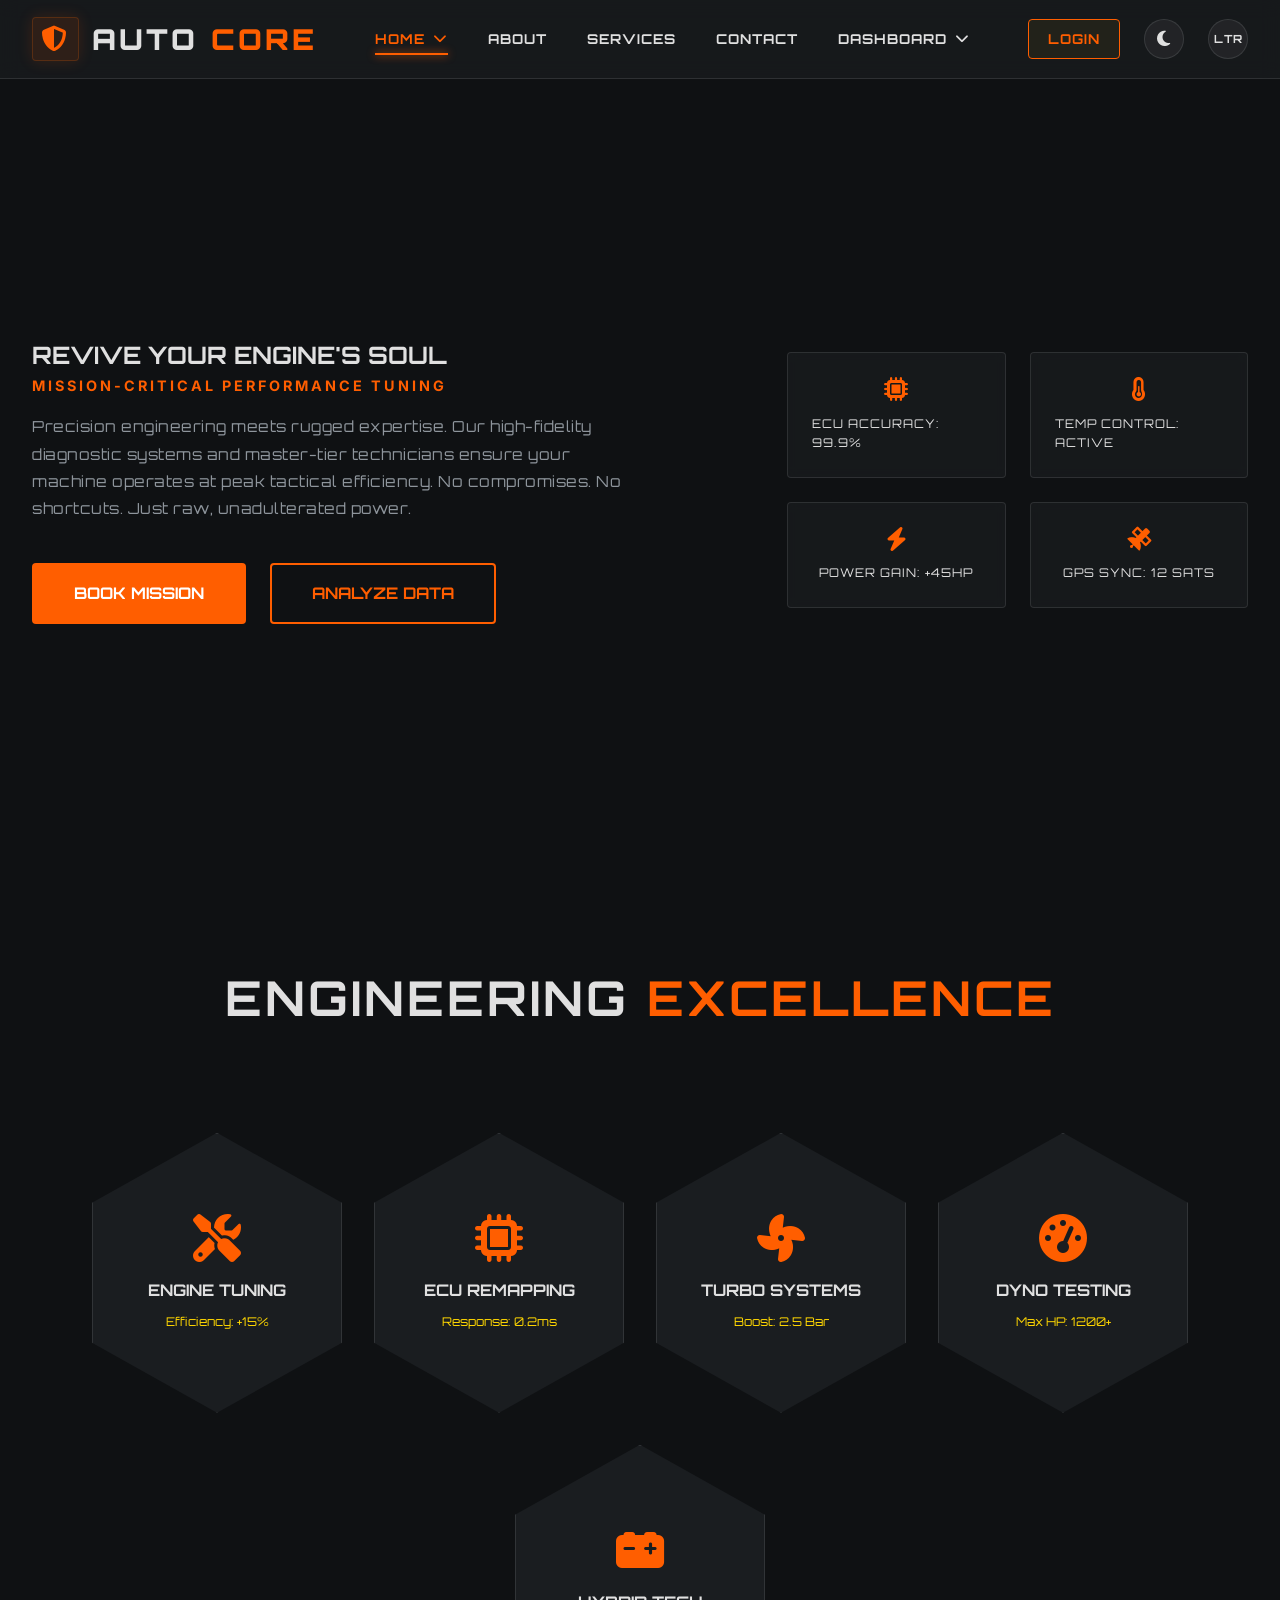
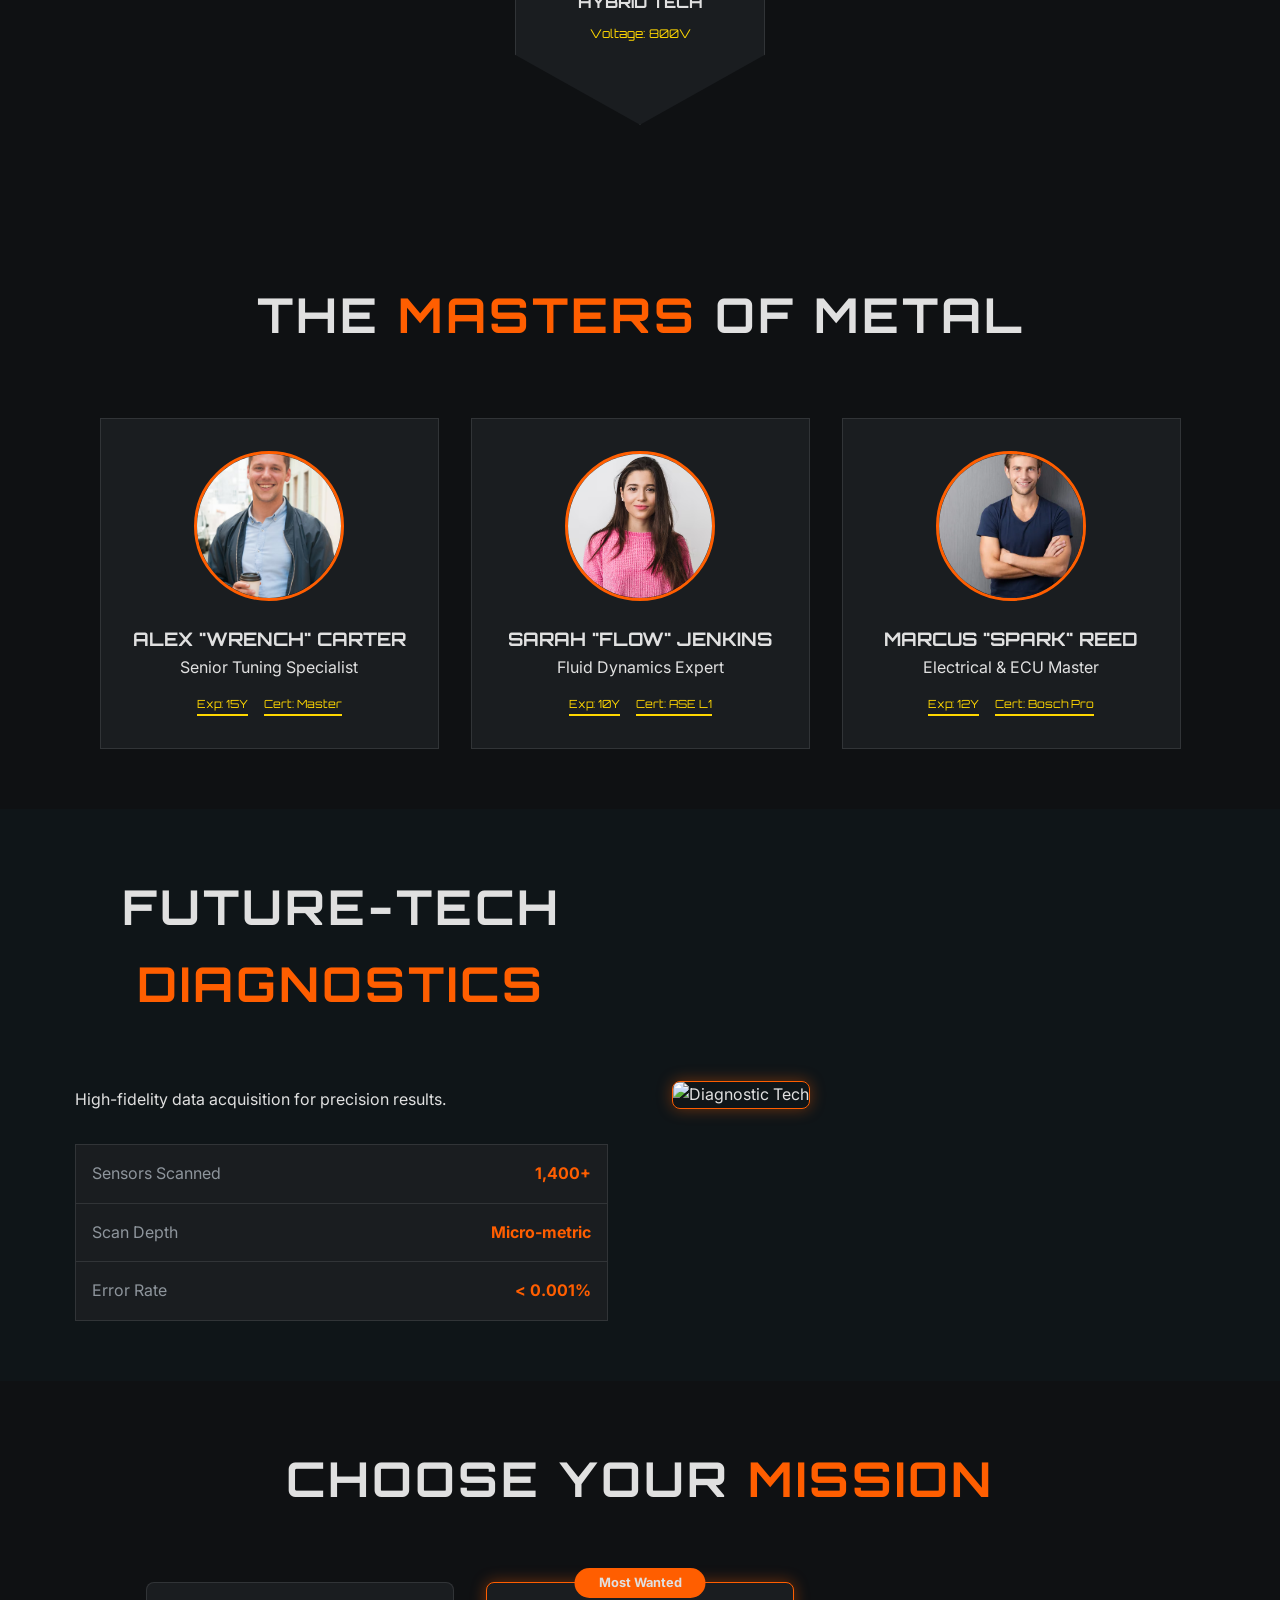
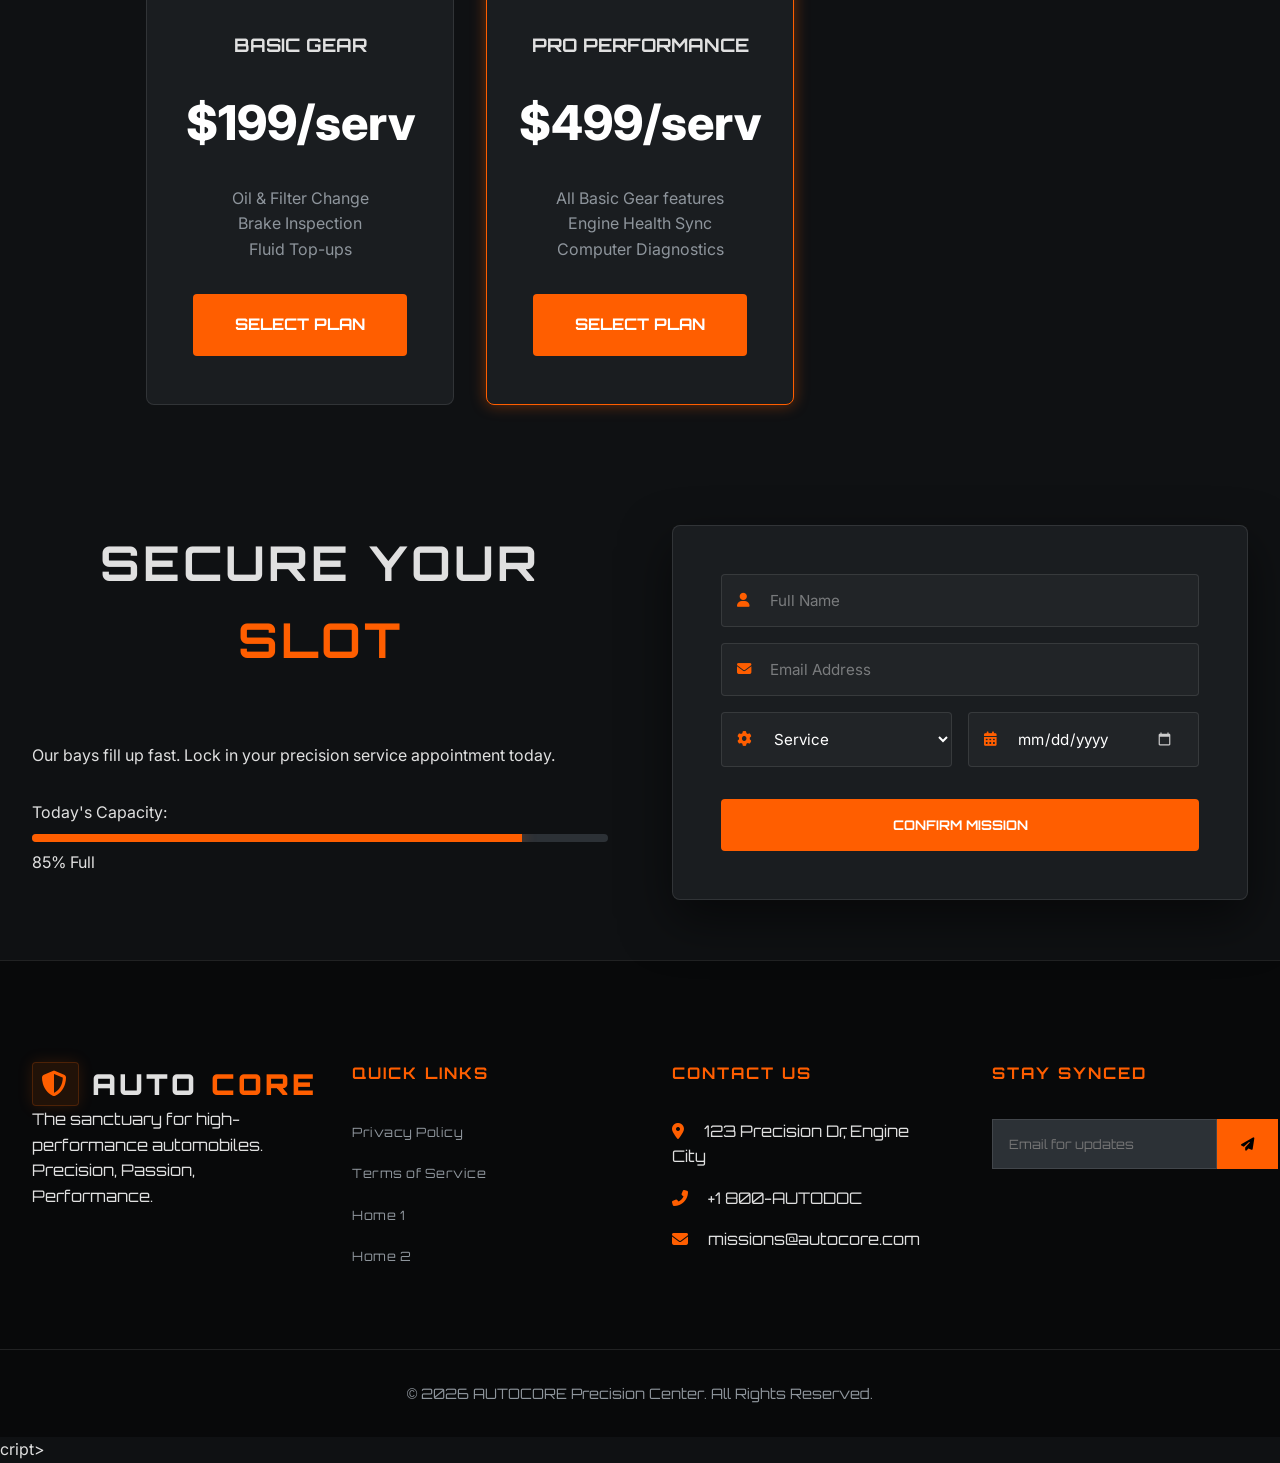
==== commit b46885b5: "jkl" ====
--- a/index.html
+++ b/index.html
@@ -45,11 +45,11 @@
 
             <div class="header-actions">
                 <a href="login.html" class="login-btn desktop-only">Login</a>
-                <button id="theme-toggle" title="Toggle Light/Dark Mode">
+                <button id="theme-toggle" class="globe-toggle" title="Toggle Light/Dark Mode">
                     <i class="fas fa-moon"></i>
                 </button>
                 <button id="rtl-toggle" title="Toggle LTR/RTL">
-                    <i class="fas fa-globe"></i>
+                    <span>LTR</span>
                 </button>
                 <div class="hamburger">
                     <span></span>
--- a/style.css
+++ b/style.css
@@ -80,9 +80,10 @@
 }
 
 #rtl-toggle,
+#theme-toggle,
 .globe-toggle {
-    background: none;
-    border: none;
+    background: rgba(255, 255, 255, 0.05);
+    border: 1px solid var(--glass-border);
     color: var(--text-main);
     cursor: pointer;
     transition: var(--transition);
@@ -92,18 +93,27 @@
     width: 40px;
     height: 40px;
     border-radius: 50%;
+    font-family: var(--font-heading);
+    font-size: 0.7rem;
+    font-weight: 700;
+    letter-spacing: 1px;
+    text-transform: uppercase;
 }
 
 #rtl-toggle:hover,
+#theme-toggle:hover,
 .globe-toggle:hover {
     color: var(--primary);
     background: rgba(255, 215, 0, 0.1);
-    transform: rotate(15deg);
+    border-color: var(--primary);
+    box-shadow: 0 0 15px rgba(255, 215, 0, 0.2);
+    transform: translateY(-2px);
 }
 
 #rtl-toggle i,
+#theme-toggle i,
 .globe-toggle i {
-    font-size: 1.2rem;
+    font-size: 1.1rem;
 }
 
 .hamburger {
@@ -180,6 +190,10 @@
 }
 
 @media (max-width: 992px) {
+    .container {
+        padding: 0 1.5rem;
+    }
+
     .desktop-only {
         display: none !important;
     }
@@ -237,10 +251,9 @@
 
 #rtl-toggle,
 #theme-toggle {
-    background: none;
-    border: none;
+    background: rgba(255, 255, 255, 0.05);
+    border: 1px solid var(--glass-border);
     color: var(--text-main);
-    font-size: 1.2rem;
     cursor: pointer;
     transition: var(--transition);
     display: flex;
@@ -2035,6 +2048,16 @@
 
 /* Responsive */
 @media (max-width: 992px) {
+    .logo a {
+        font-size: 1.4rem;
+        letter-spacing: 1px;
+        gap: 0.4rem;
+    }
+
+    .header-actions {
+        gap: 0.8rem;
+    }
+
     .hamburger {
         display: flex;
     }
@@ -2177,7 +2200,74 @@
     }
 }
 
+@media (max-width: 480px) {
+    .container {
+        padding: 0 1rem;
+    }
+
+    .logo a {
+        font-size: 1rem;
+        letter-spacing: 1px;
+    }
+
+    .logo a i {
+        font-size: 1rem;
+        padding: 0.2rem;
+    }
+
+    .header-actions {
+        gap: 0.4rem;
+    }
+
+    #rtl-toggle,
+    #theme-toggle,
+    .globe-toggle {
+        width: 34px;
+        height: 34px;
+        font-size: 0.55rem;
+    }
+}
+
+@media (max-width: 360px) {
+    .logo a {
+        font-size: 0.85rem;
+        letter-spacing: 0.5px;
+        gap: 0.2rem;
+    }
+
+    .logo a i {
+        font-size: 0.9rem;
+        padding: 0.15rem;
+    }
+
+    .header-actions {
+        gap: 0.2rem;
+    }
+
+    #rtl-toggle,
+    #theme-toggle,
+    .globe-toggle {
+        width: 30px;
+        height: 30px;
+        font-size: 0.5rem;
+    }
+}
+
 @media (max-width: 768px) {
+    .logo a {
+        font-size: 1.2rem;
+        gap: 0.3rem;
+    }
+
+    .logo a i {
+        font-size: 1.2rem;
+        padding: 0.3rem;
+    }
+
+    .header-actions {
+        gap: 0.5rem;
+    }
+
     .section-title {
         font-size: 1.8rem;
         letter-spacing: 1px;
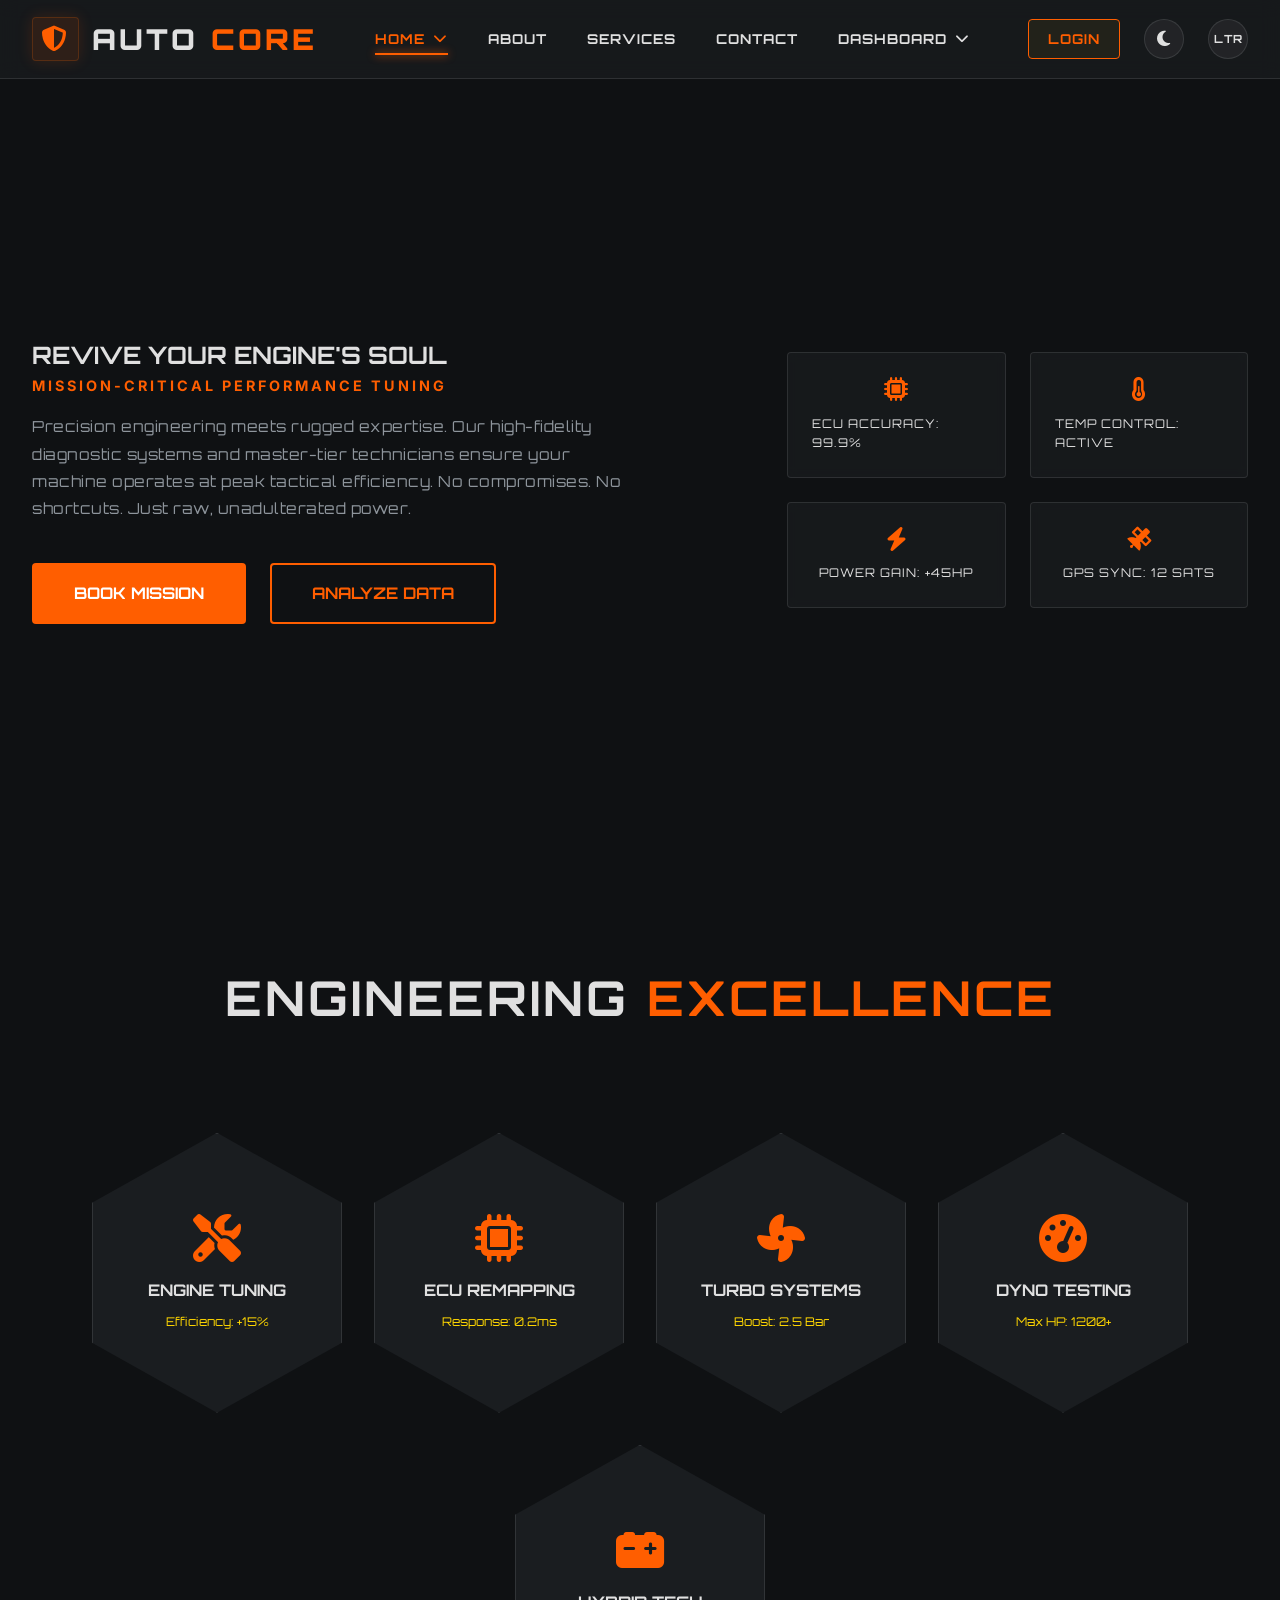
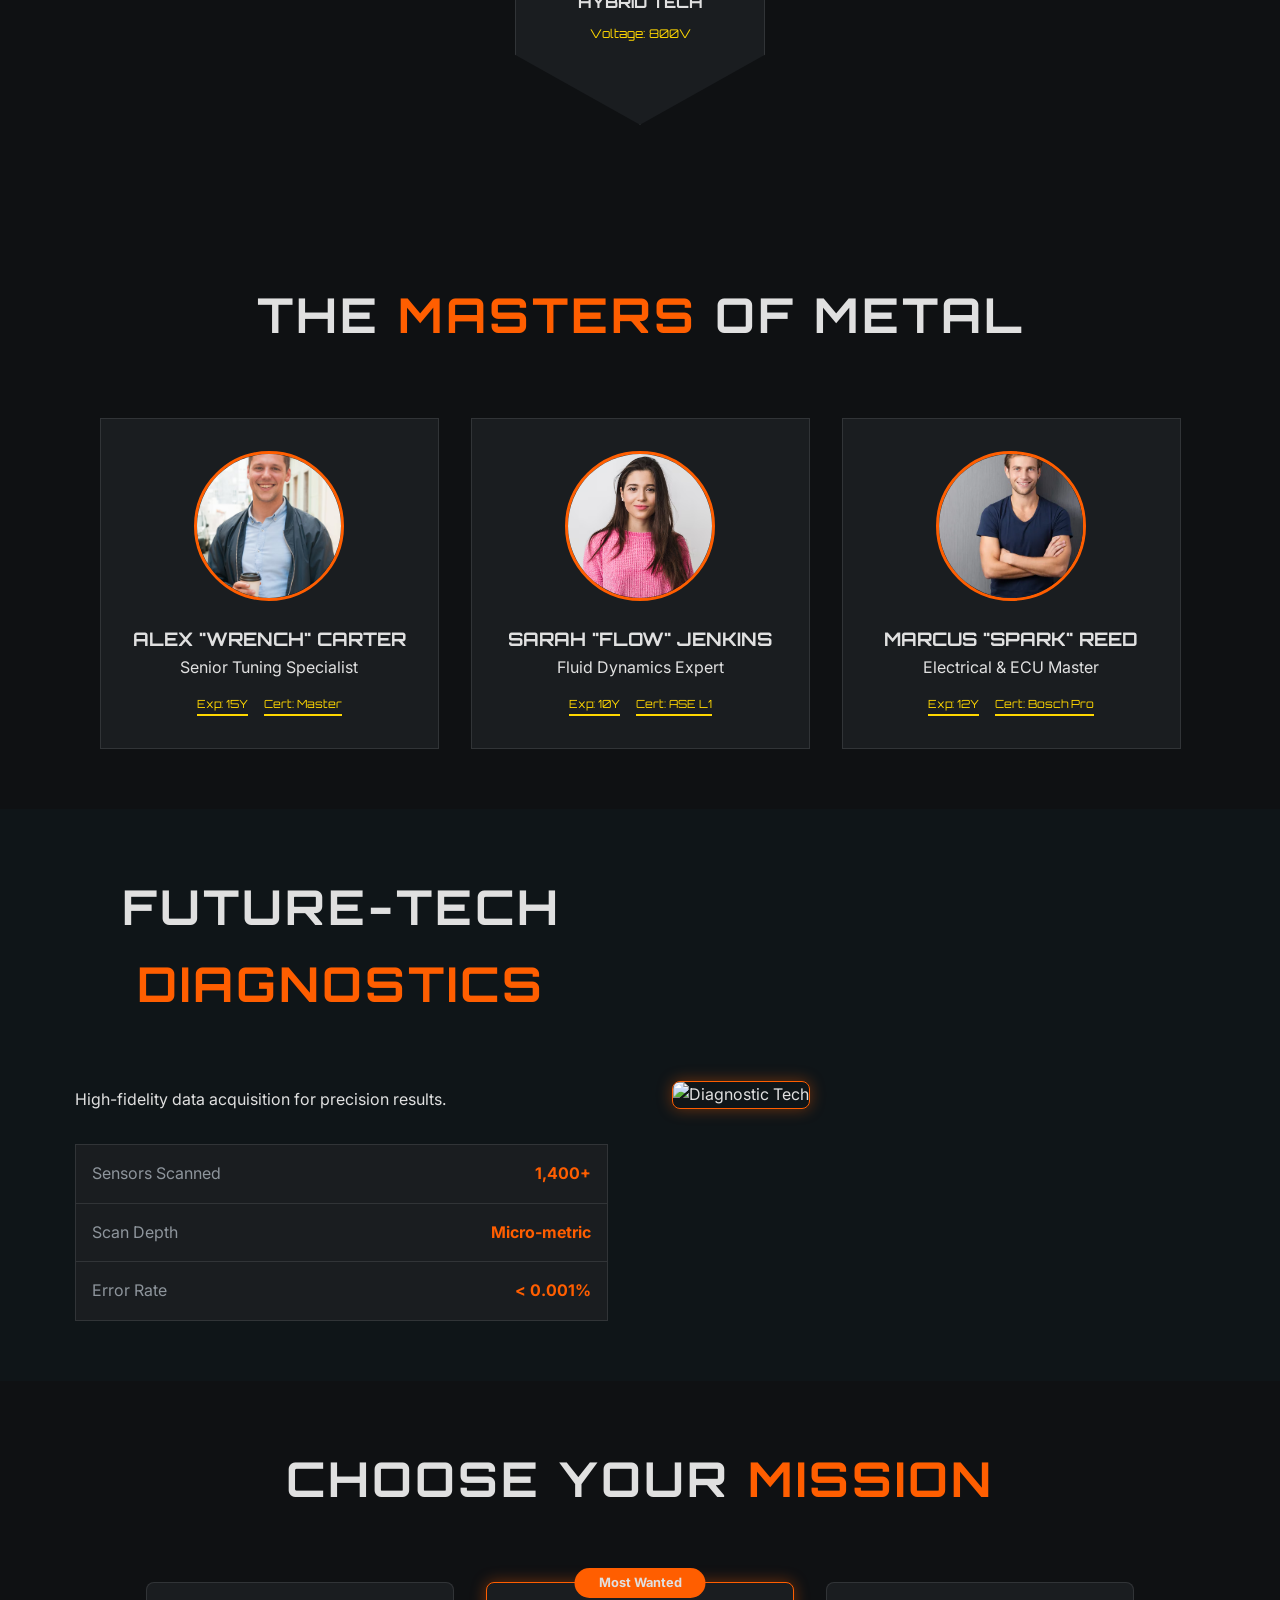
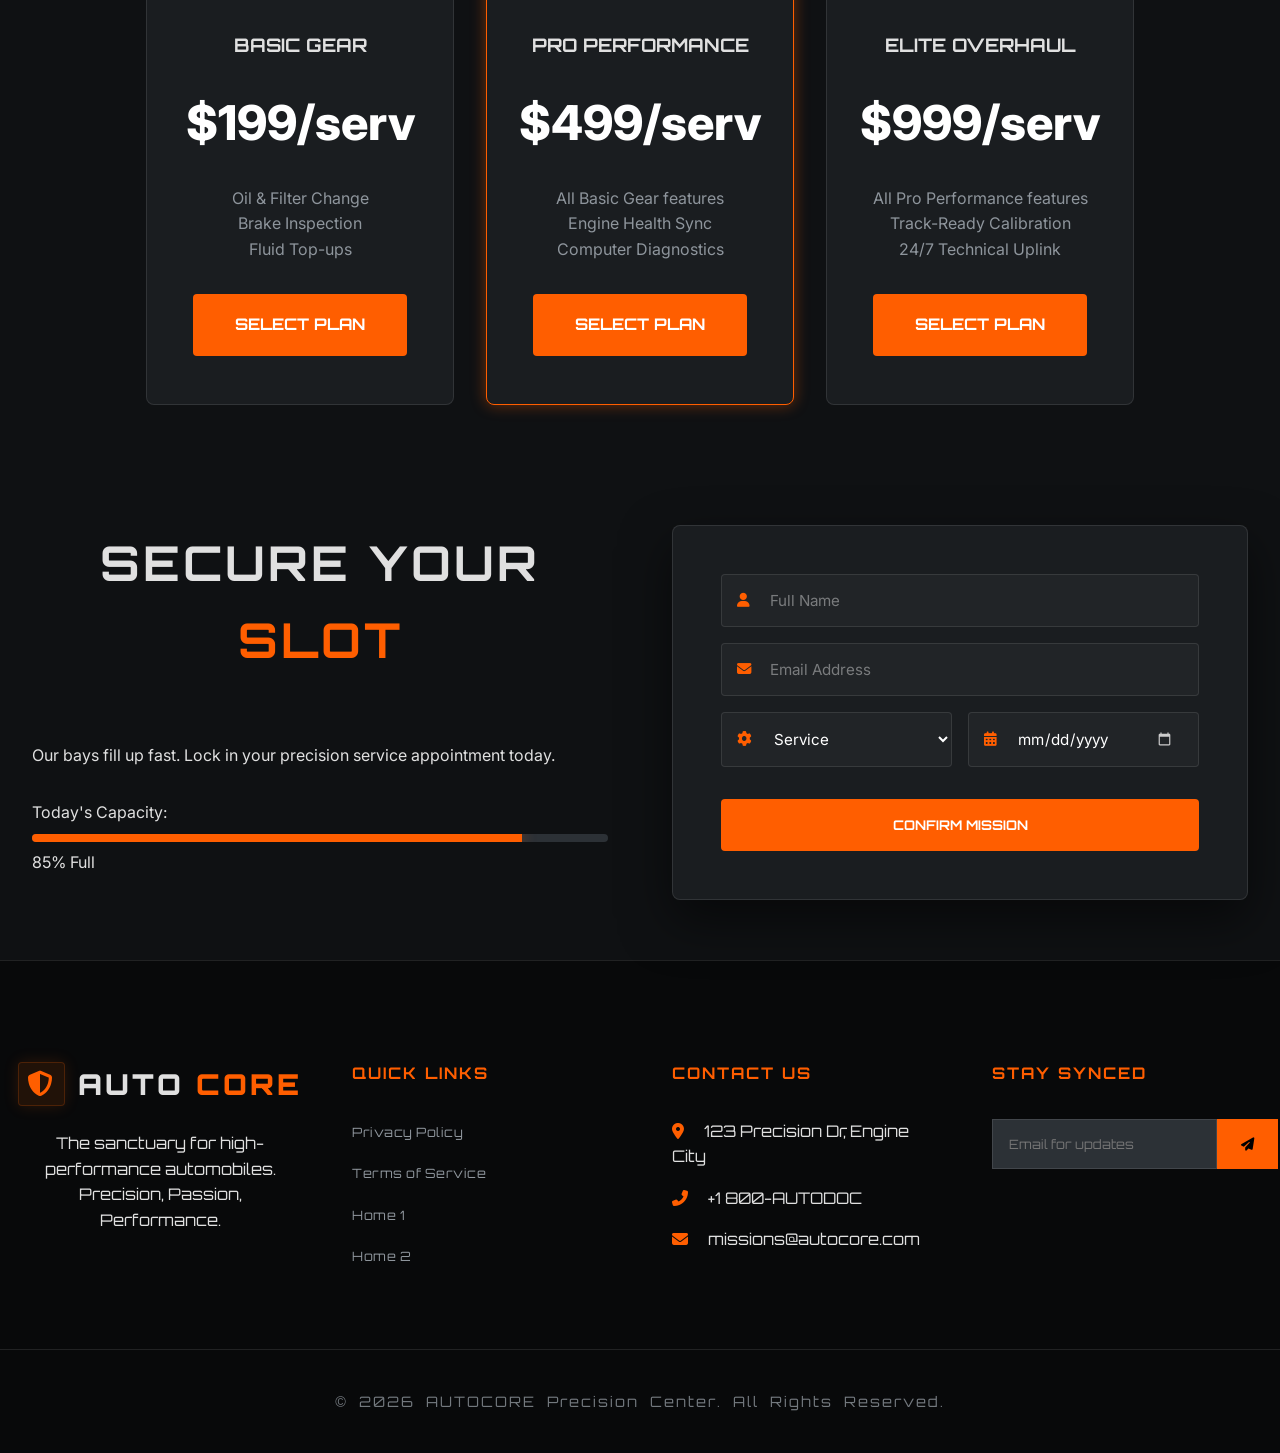
==== commit a7219699: "all changed" ====
--- a/index.html
+++ b/index.html
@@ -221,6 +221,18 @@
                         </ul>
                         <a href="#" class="btn btn-primary">Select Plan</a>
                     </div>
+                    <div class="package-card reveal delay-2">
+                        <div class="card-header">
+                            <h3>Elite Overhaul</h3>
+                        </div>
+                        <div class="price">$999<span>/serv</span></div>
+                        <ul class="features">
+                            <li>All Pro Performance features</li>
+                            <li>Track-Ready Calibration</li>
+                            <li>24/7 Technical Uplink</li>
+                        </ul>
+                        <a href="#" class="btn btn-primary">Select Plan</a>
+                    </div>
                 </div>
             </div>
         </section>
@@ -311,7 +323,7 @@
 
     </main>
 
-    <script src="script.js"></script>cript>
+    <script src="script.js"></script>
 </body>
 
 </html>
--- a/style.css
+++ b/style.css
@@ -142,6 +142,42 @@
     display: flex;
     list-style: none;
     gap: 2.5rem;
+}
+
+@media (max-width: 1200px) {
+    .nav-links {
+        gap: 1.5rem;
+    }
+}
+
+@media (max-width: 1024px) {
+    .logo a {
+        font-size: 1.4rem;
+        letter-spacing: 1px;
+    }
+
+    .logo a i {
+        font-size: 1.2rem;
+        padding: 0.4rem;
+    }
+
+    .nav-links {
+        gap: 0.8rem;
+    }
+
+    .nav-links a {
+        font-size: 0.7rem;
+        letter-spacing: 0.5px;
+        gap: 0.3rem;
+    }
+
+    .header-actions {
+        gap: 1rem;
+    }
+
+    .container {
+        padding: 0 1rem;
+    }
 }
 
 .nav-links a {
@@ -580,6 +616,14 @@
         grid-template-columns: 1fr !important;
     }
 
+    .stage-grid {
+        grid-template-columns: 1fr !important;
+    }
+
+    .form-row {
+        grid-template-columns: 1fr !important;
+    }
+
     .process-grid {
         grid-template-columns: 1fr !important;
     }
@@ -882,6 +926,19 @@
     grid-template-columns: repeat(3, 1fr);
     gap: 2rem;
     align-items: start;
+}
+
+.stage-grid {
+    display: grid;
+    grid-template-columns: repeat(3, 1fr);
+    gap: 1rem;
+    margin-top: 2rem;
+}
+
+.form-row {
+    display: grid;
+    grid-template-columns: 1fr 1fr;
+    gap: 1rem;
 }
 
 .package-card {
@@ -1747,10 +1804,31 @@
 
 .footer-bottom {
     border-top: 1px solid var(--glass-border);
-    padding: 2rem 0;
+    padding: 2.5rem 0;
     text-align: center;
     color: var(--text-muted);
     font-size: 0.9rem;
+    display: flex;
+    justify-content: center;
+    align-items: center;
+}
+
+.footer-bottom p {
+    letter-spacing: 2px;
+    word-spacing: 5px;
+    opacity: 0.8;
+    margin: 0;
+}
+
+#mega-footer .footer-col:first-child {
+    display: flex;
+    flex-direction: column;
+    align-items: center;
+    text-align: center;
+}
+
+#mega-footer .footer-col:first-child .logo {
+    margin-bottom: 1.5rem;
 }
 
 /* Responsive Overrides */
@@ -3374,6 +3452,8 @@
 .auth-brand .logo {
     font-size: 2.2rem;
     margin-bottom: 0.5rem;
+    display: flex;
+    justify-content: center;
 }
 
 .auth-brand p {
@@ -3586,7 +3666,19 @@
 
 @media (max-width: 600px) {
     .auth-card {
-        padding: 2rem;
+        padding: 2.5rem 2rem;
+    }
+
+    .auth-header-tools {
+        position: relative;
+        top: -1rem;
+        right: 0;
+        justify-content: flex-end;
+        margin-bottom: 1rem;
+    }
+
+    [dir="rtl"] .auth-header-tools {
+        justify-content: flex-start;
     }
 
     .social-auth {
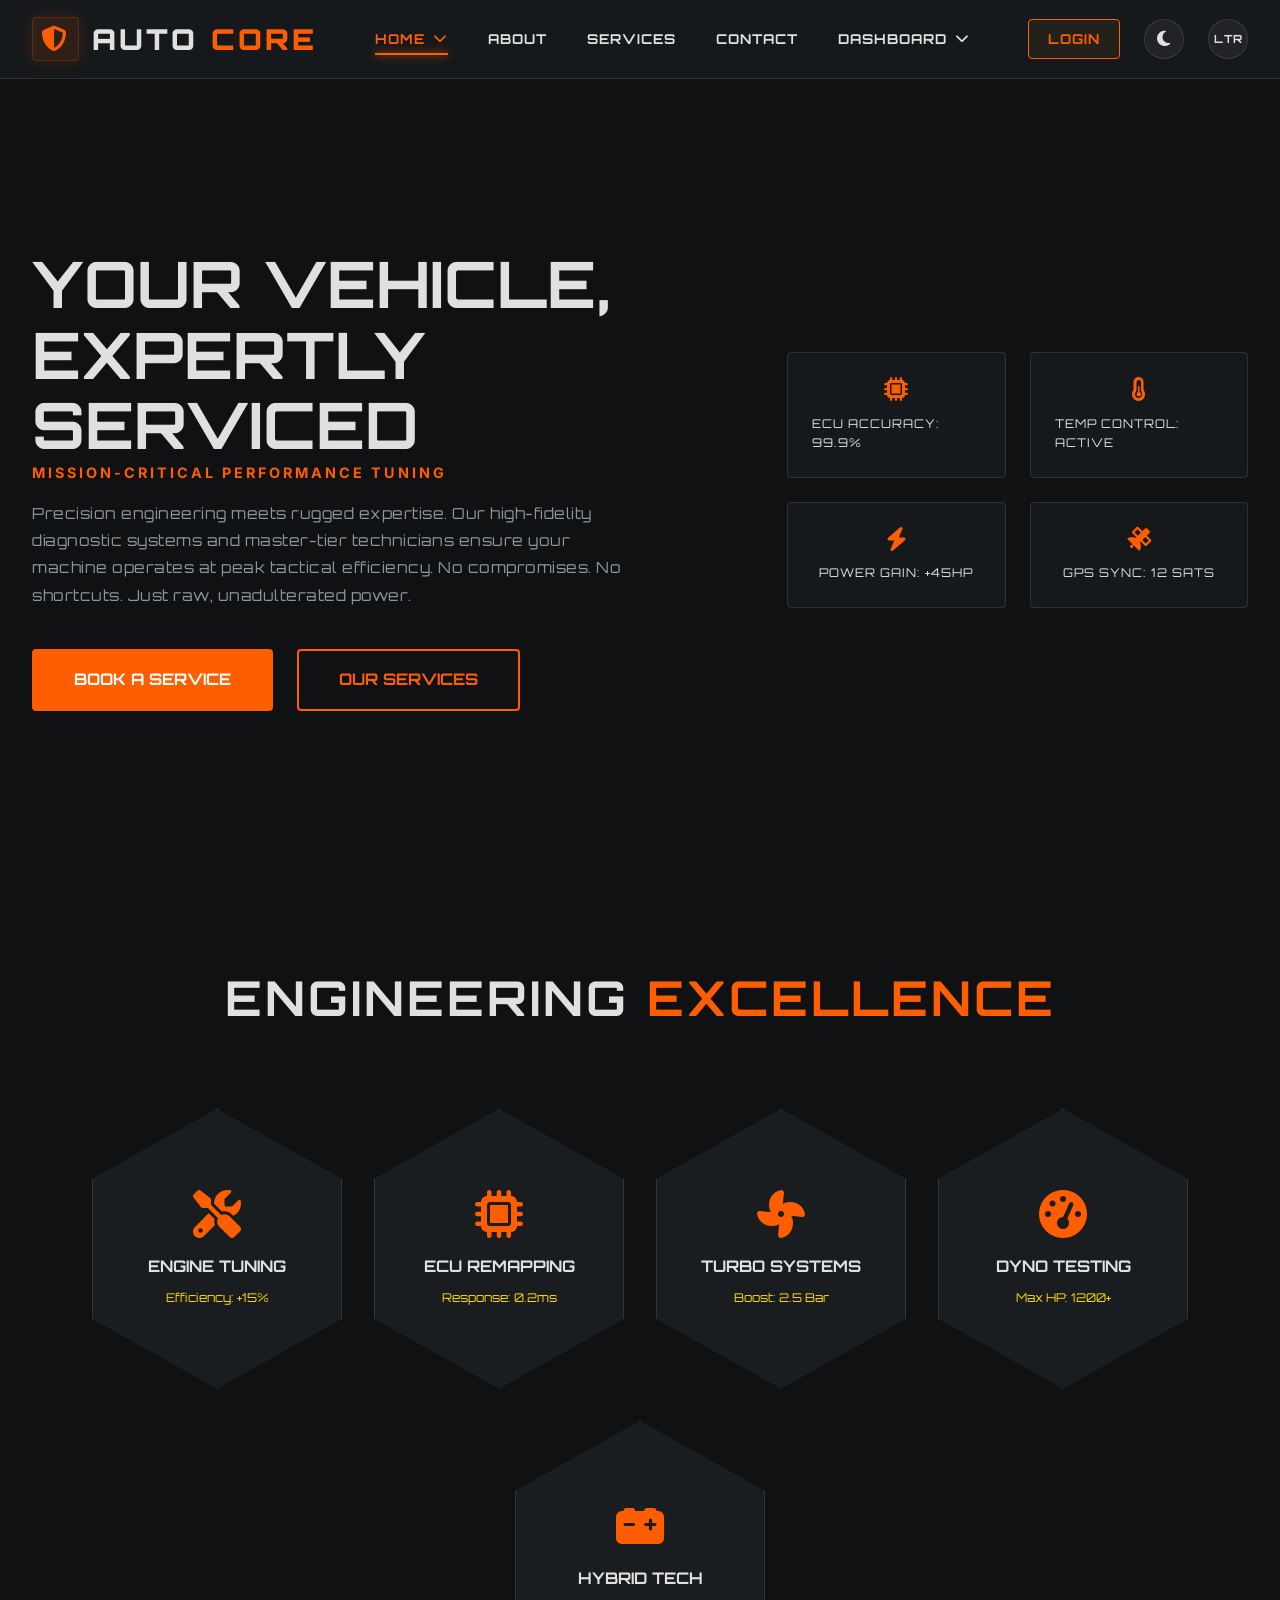
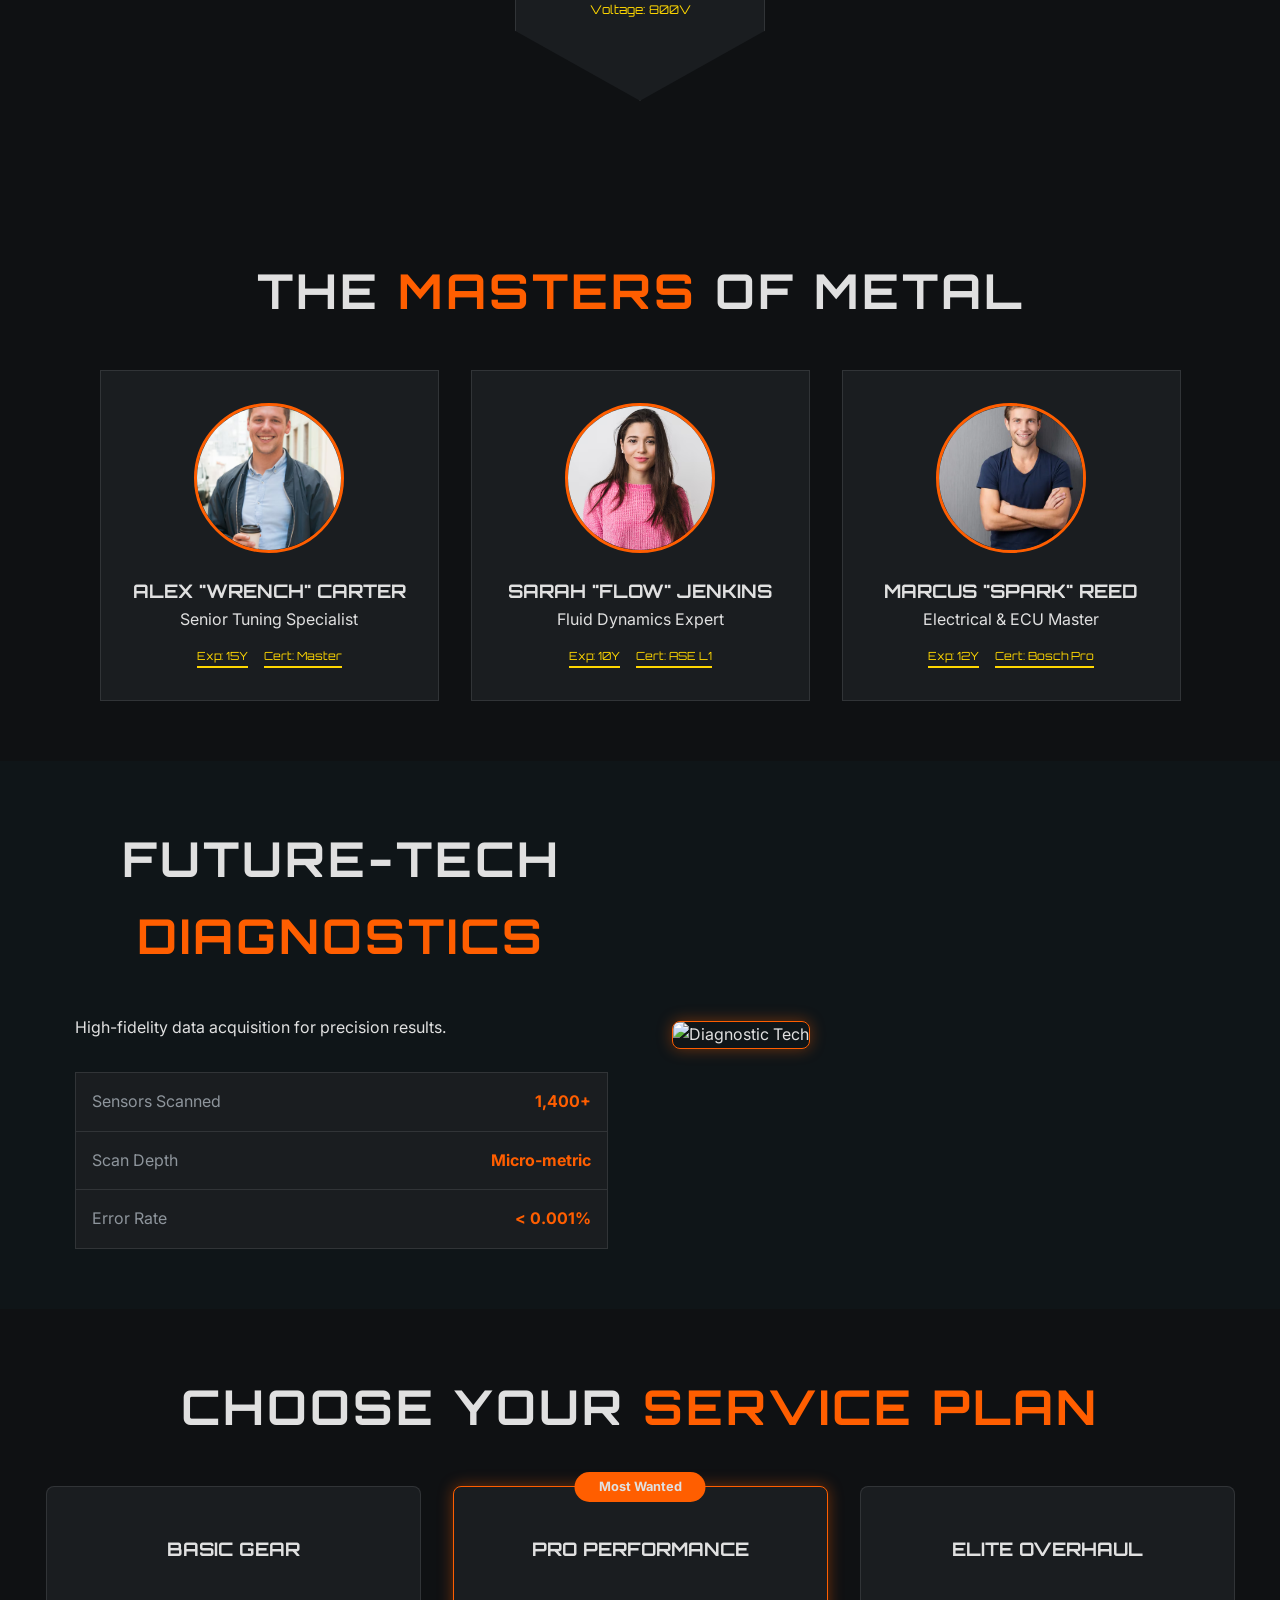
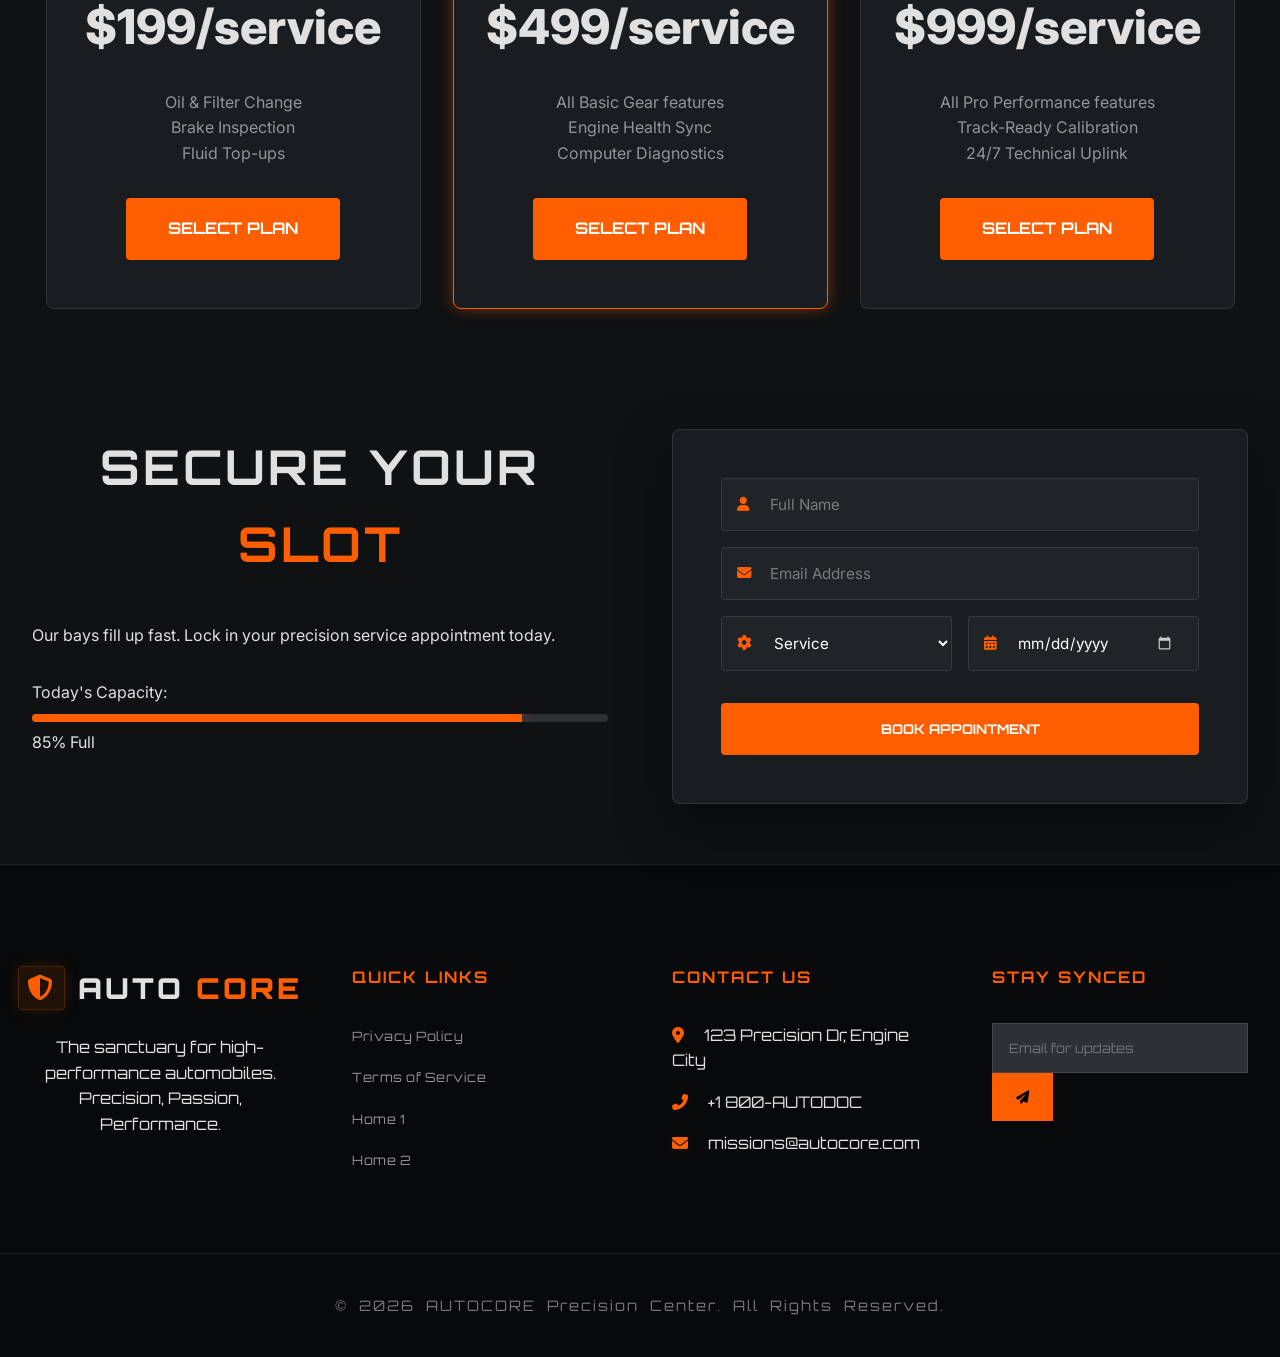
==== commit 9984e75a: "naaaa" ====
--- a/index.html
+++ b/index.html
@@ -43,6 +43,16 @@
                 <li class="mobile-only"><a href="login.html" class="nav-login">Login</a></li>
             </ul>
 
+            <!-- Mobile theme / RTL controls (appear inside hamburger drawer) -->
+            <div class="mobile-nav-controls">
+                <button id="theme-toggle-nav" class="globe-toggle" title="Toggle Light/Dark Mode">
+                    <i class="fas fa-moon"></i>
+                </button>
+                <button id="rtl-toggle-nav" class="globe-toggle" title="Toggle LTR/RTL">
+                    <span>LTR</span>
+                </button>
+            </div>
+
             <div class="header-actions">
                 <a href="login.html" class="login-btn desktop-only">Login</a>
                 <button id="theme-toggle" class="globe-toggle" title="Toggle Light/Dark Mode">
@@ -66,7 +76,7 @@
             <div class="hero-bg-container"></div>
             <div class="container hero-layout">
                 <div class="hero-content">
-                    <h1 class="reveal">REVIVE YOUR <span>ENGINE'S</span> SOUL</h1>
+                    <h1 class="reveal" style="font-size: clamp(2.5rem, 5vw, 4.5rem); line-height: 1.1;">YOUR VEHICLE, <span>EXPERTLY</span> SERVICED</h1>
                     <h4 class="reveal"
                         style="color: var(--primary); margin-bottom: 1rem; letter-spacing: 3px; font-weight: 700; text-transform: uppercase; font-size: 0.9rem;">
                         MISSION-CRITICAL PERFORMANCE TUNING</h4>
@@ -74,8 +84,8 @@
                         systems and master-tier technicians ensure your machine operates at peak tactical efficiency. No
                         compromises. No shortcuts. Just raw, unadulterated power.</p>
                     <div class="cta-group reveal delay-2">
-                        <a href="#booking" class="btn btn-primary">Book Mission</a>
-                        <a href="#specialization" class="btn btn-outline">Analyze Data</a>
+                        <a href="#booking" class="btn btn-primary">Book a Service</a>
+                        <a href="services.html" class="btn btn-outline">Our Services</a>
                     </div>
                 </div>
                 <div class="hero-data-grid reveal delay-3">
@@ -194,13 +204,13 @@
         <!-- Section 5: Maintenance Packages -->
         <section id="packages" class="v-section">
             <div class="container">
-                <h2 class="section-title">CHOOSE YOUR <span>MISSION</span></h2>
+                <h2 class="section-title">CHOOSE YOUR <span>SERVICE PLAN</span></h2>
                 <div class="package-grid">
                     <div class="package-card reveal">
                         <div class="card-header">
                             <h3>Basic Gear</h3>
                         </div>
-                        <div class="price">$199<span>/serv</span></div>
+                        <div class="price">$199<span>/service</span></div>
                         <ul class="features">
                             <li>Oil & Filter Change</li>
                             <li>Brake Inspection</li>
@@ -213,7 +223,7 @@
                         <div class="card-header">
                             <h3>Pro Performance</h3>
                         </div>
-                        <div class="price">$499<span>/serv</span></div>
+                        <div class="price">$499<span>/service</span></div>
                         <ul class="features">
                             <li>All Basic Gear features</li>
                             <li>Engine Health Sync</li>
@@ -225,7 +235,7 @@
                         <div class="card-header">
                             <h3>Elite Overhaul</h3>
                         </div>
-                        <div class="price">$999<span>/serv</span></div>
+                        <div class="price">$999<span>/service</span></div>
                         <ul class="features">
                             <li>All Pro Performance features</li>
                             <li>Track-Ready Calibration</li>
@@ -276,7 +286,7 @@
                                 <input type="date" required>
                             </div>
                         </div>
-                        <button type="submit" class="btn btn-primary w-100">Confirm Mission</button>
+                        <button type="submit" class="btn btn-primary w-100">Book Appointment</button>
                     </form>
                 </div>
             </div>
--- a/style.css
+++ b/style.css
@@ -442,18 +442,27 @@
 /* Section Titles */
 .section-title {
     font-size: 3rem;
-    margin-bottom: 4rem;
+    margin-bottom: 2.5rem;
     text-align: center;
     letter-spacing: 3px;
     padding: 0 2rem;
-    /* Increased padding for wide fonts */
     overflow-wrap: break-word;
     word-break: keep-all;
-    /* Avoid breaking individual words if possible */
 }
 
 .section-title span {
     color: var(--primary);
+}
+
+/* Section subtitle paragraphs — always centred under title */
+.section-header p,
+.v-section > .container > p,
+.section-header + p {
+    text-align: center;
+    max-width: 700px;
+    margin-left: auto;
+    margin-right: auto;
+    margin-bottom: 3rem;
 }
 
 
@@ -977,7 +986,29 @@
     font-size: 3rem;
     font-weight: 800;
     margin: 1.5rem 0;
-    color: #fff;
+    color: var(--text-main);
+}
+
+/* Fix price & features visibility in light mode */
+body.light-mode .price {
+    color: #0f172a !important;
+}
+
+body.light-mode .features li {
+    color: #475569 !important;
+}
+
+body.light-mode .package-card {
+    background: #ffffff !important;
+    border-color: rgba(0,0,0,0.12) !important;
+}
+
+body.light-mode .package-card.popular {
+    border-color: var(--primary) !important;
+}
+
+body.light-mode .card-tag {
+    color: #fff !important;
 }
 
 .features {
@@ -1702,6 +1733,34 @@
     color: #fff;
 }
 
+/* Fix booking form in light mode */
+body.light-mode .booking-form {
+    background: #ffffff !important;
+    border-color: rgba(0,0,0,0.1) !important;
+}
+
+body.light-mode .booking-form .form-group input,
+body.light-mode .booking-form .form-group select {
+    background: #f8fafc !important;
+    border-color: #cbd5e1 !important;
+    color: #0f172a !important;
+}
+
+body.light-mode .booking-form .form-group input::placeholder {
+    color: #94a3b8 !important;
+}
+
+body.light-mode .booking-info h2,
+body.light-mode .booking-info p,
+body.light-mode .availability-meter > span,
+body.light-mode .small-val {
+    color: #0f172a !important;
+}
+
+body.light-mode .meter-bg {
+    background: #e2e8f0 !important;
+}
+
 /* Date picker specific */
 .booking-form input[type="date"]::-webkit-calendar-picker-indicator {
     filter: invert(1) brightness(0.8);
@@ -1779,6 +1838,8 @@
 
 .newsletter-form {
     display: flex;
+    flex-wrap: wrap;
+    gap: 0;
 }
 
 .newsletter-form input {
@@ -1829,6 +1890,28 @@
 
 #mega-footer .footer-col:first-child .logo {
     margin-bottom: 1.5rem;
+}
+
+/* Fix footer phone icon — do NOT mirror it in RTL */
+[dir="rtl"] .contact-list .fa-phone-alt,
+[dir="rtl"] .contact-list .fa-phone {
+    display: inline-block;
+    transform: scaleX(-1);
+}
+
+/* Fix newsletter form alignment at 1024px */
+@media (max-width: 1024px) {
+    .newsletter-form {
+        flex-direction: column;
+    }
+    .newsletter-form input {
+        border-radius: 4px 4px 0 0;
+        min-width: 100%;
+    }
+    .newsletter-form button {
+        border-radius: 0 0 4px 4px;
+        width: 100%;
+    }
 }
 
 /* Responsive Overrides */
@@ -2321,13 +2404,50 @@
     .header-actions {
         gap: 0.2rem;
     }
-
-    #rtl-toggle,
-    #theme-toggle,
-    .globe-toggle {
-        width: 30px;
-        height: 30px;
-        font-size: 0.5rem;
+}
+
+/* Mobile nav controls — row that slides in at bottom of hamburger drawer */
+.mobile-nav-controls {
+    display: none;
+    align-items: center;
+    gap: 1rem;
+    background: var(--bg-card);
+    border-top: 1px solid var(--glass-border);
+}
+
+@media (max-width: 992px) {
+    .mobile-nav-controls {
+        display: flex;
+        position: fixed;
+        bottom: 0;
+        right: -300px;
+        width: 300px;
+        padding: 1.2rem 3rem;
+        border-left: 1px solid var(--glass-border);
+        box-shadow: -10px 0 30px rgba(0,0,0,0.5);
+        z-index: 1002;
+        transition: 0.4s cubic-bezier(0.4, 0, 0.2, 1);
+    }
+
+    .mobile-nav-controls.active {
+        right: 0;
+    }
+
+    [dir="rtl"] .mobile-nav-controls {
+        right: auto;
+        left: -300px;
+        border-left: none;
+        border-right: 1px solid var(--glass-border);
+    }
+
+    [dir="rtl"] .mobile-nav-controls.active {
+        left: 0;
+    }
+
+    /* Hide theme/RTL from header bar on mobile — they live in the drawer */
+    .header-actions > #theme-toggle,
+    .header-actions > #rtl-toggle {
+        display: none !important;
     }
 }
 
@@ -2498,22 +2618,13 @@
     background-color: var(--bg-dark);
 }
 
-/* Apply technical font globally to Home 2 */
-.home-2,
-.home-2 p,
-.home-2 a,
-.home-2 span:not([class*="fa-"]),
-.home-2 div,
-.home-2 li,
+/* Apply Orbitron font ONLY to headings in Home 2 — not body text/inputs */
 .home-2 h1,
 .home-2 h2,
 .home-2 h3,
 .home-2 h4,
 .home-2 h5,
-.home-2 h6,
-.home-2 input,
-.home-2 button,
-.home-2 textarea {
+.home-2 h6 {
     font-family: var(--font-heading) !important;
 }
 
